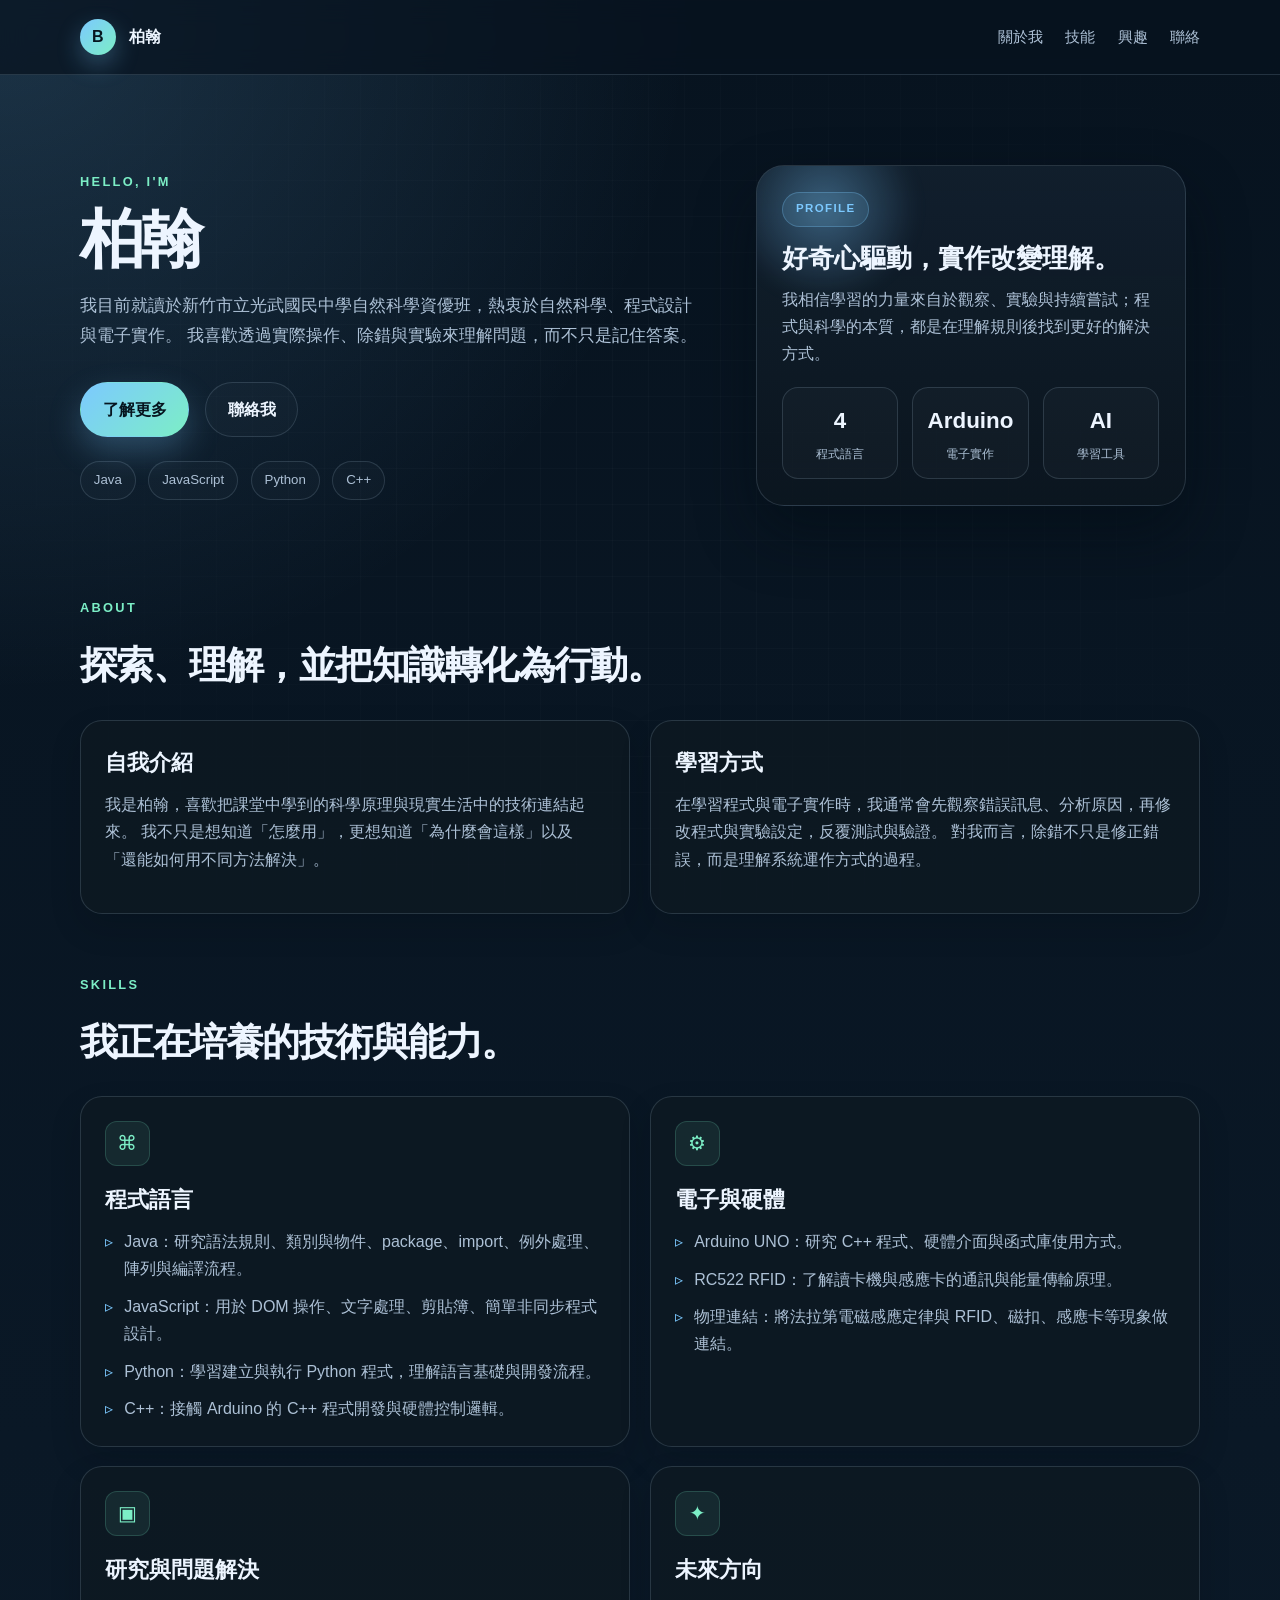
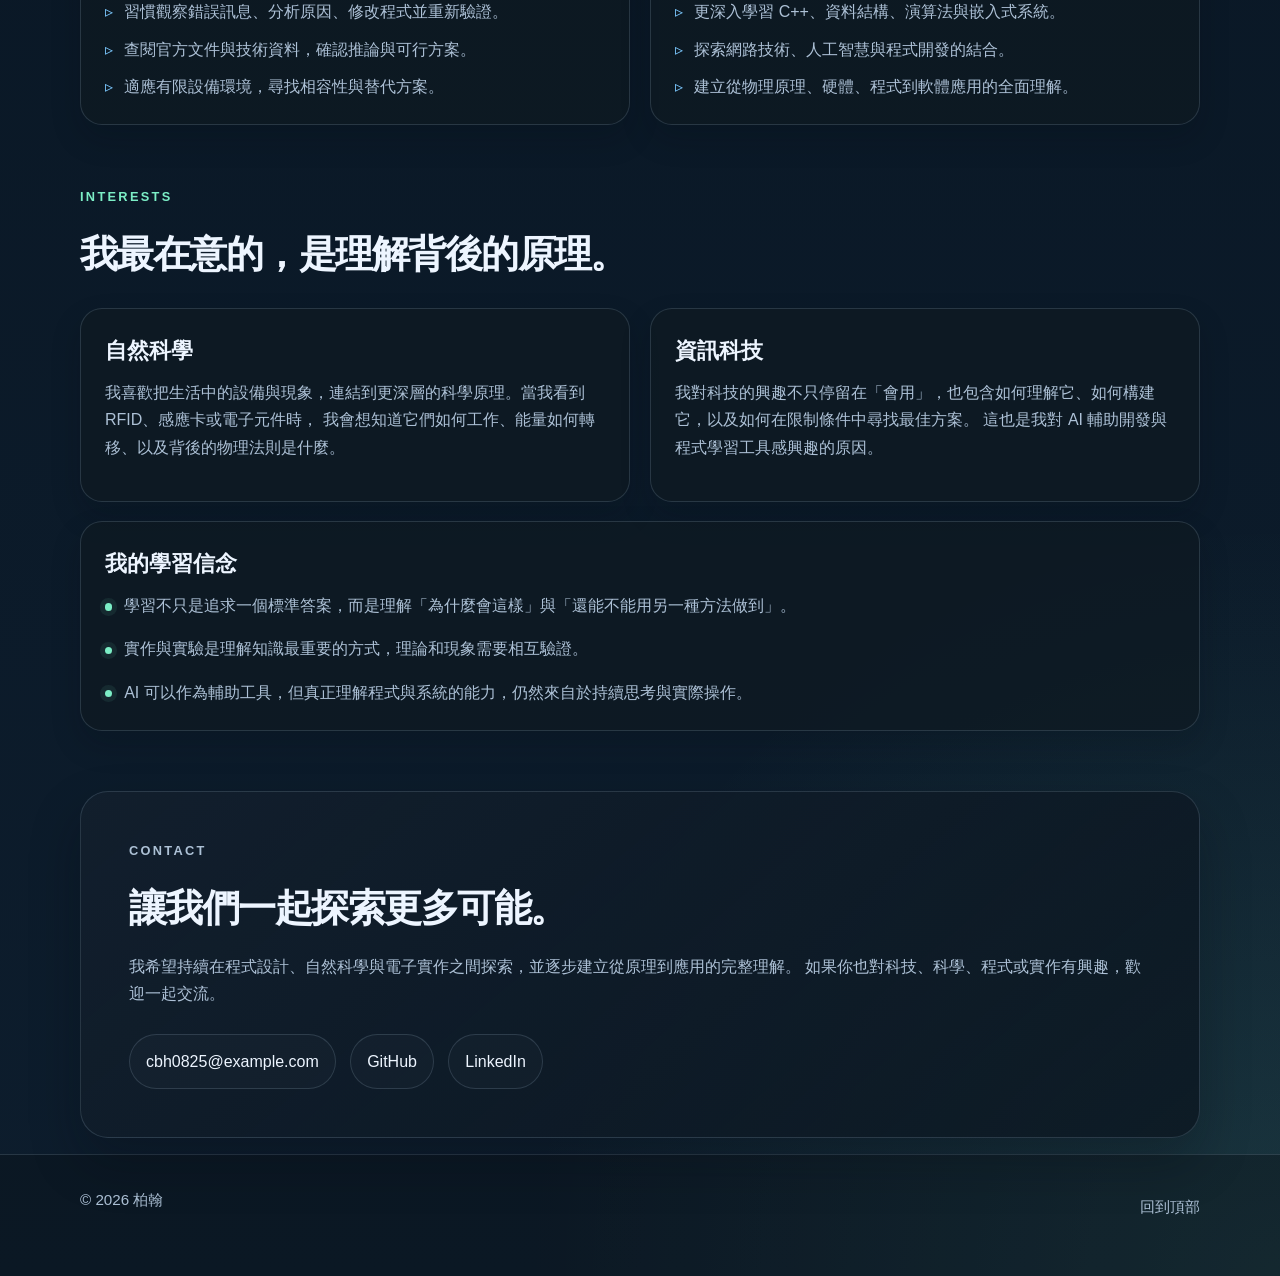
==== index.html @ de44032d "新增自我介紹網站的 HTML 檔案" ====
<!DOCTYPE html>
<html lang="zh-Hant">
  <head>
    <meta charset="UTF-8" />
    <meta name="viewport" content="width=device-width, initial-scale=1.0" />
    <meta name="description" content="柏翰的自我介紹網站，分享我的學習旅程、程式設計興趣、自然科學探索與電子實作研究。" />
    <meta name="keywords" content="柏翰, 自我介紹, 程式設計, 自然科學, Arduino, Java, JavaScript, Python, C++, RFID" />
    <meta name="author" content="柏翰" />
    <meta name="robots" content="index, follow" />
    <meta property="og:title" content="柏翰｜自然科學與資訊科技探索者" />
    <meta property="og:description" content="從程式設計到電子實作，探索自然科學與資訊科技的交會點。" />
    <meta property="og:type" content="website" />
    <meta property="og:image" content="" />
    <title>柏翰｜自然科學與資訊科技探索者</title>
    <style>
      :root {
        --bg: #07131f;
        --bg-2: #0d1d2d;
        --bg-3: #112535;
        --surface: rgba(16, 29, 40, 0.88);
        --surface-strong: rgba(12, 22, 31, 0.96);
        --surface-soft: rgba(255, 255, 255, 0.03);
        --border: rgba(167, 194, 216, 0.18);
        --text: #edf5ff;
        --muted: #adc1d6;
        --accent: #7cc9ff;
        --accent-2: #7ceec6;
        --accent-3: #ffd166;
        --shadow: rgba(3, 11, 18, 0.45);
      }

      * { box-sizing: border-box; }

      html {
        scroll-behavior: smooth;
      }

      body {
        margin: 0;
        font-family: "Segoe UI", "Microsoft JhengHei", sans-serif;
        background:
          radial-gradient(circle at top left, rgba(124, 201, 255, 0.18), transparent 22%),
          radial-gradient(circle at bottom right, rgba(124, 238, 198, 0.12), transparent 24%),
          linear-gradient(180deg, var(--bg) 0%, var(--bg-2) 100%);
        color: var(--text);
        line-height: 1.7;
      }

      body::before {
        content: "";
        position: fixed;
        inset: 0;
        background-image: linear-gradient(rgba(255,255,255,0.02) 1px, transparent 1px),
                          linear-gradient(90deg, rgba(255,255,255,0.02) 1px, transparent 1px);
        background-size: 36px 36px;
        mask-image: radial-gradient(circle at center, black 25%, transparent 100%);
        pointer-events: none;
      }

      a {
        color: inherit;
        text-decoration: none;
      }

      img {
        max-width: 100%;
        display: block;
      }

      .container {
        width: min(1120px, calc(100% - 2rem));
        margin: 0 auto;
      }

      .site-header {
        position: sticky;
        top: 0;
        z-index: 40;
        backdrop-filter: blur(12px);
        background: rgba(7, 19, 31, 0.72);
        border-bottom: 1px solid var(--border);
      }

      .navbar {
        display: flex;
        align-items: center;
        justify-content: space-between;
        min-height: 74px;
        gap: 1rem;
      }

      .brand {
        display: inline-flex;
        align-items: center;
        gap: 0.8rem;
        font-weight: 800;
        letter-spacing: 0.04em;
      }

      .brand-mark {
        display: inline-flex;
        align-items: center;
        justify-content: center;
        width: 2.25rem;
        height: 2.25rem;
        border-radius: 50%;
        background: linear-gradient(135deg, var(--accent), var(--accent-2));
        color: #06151f;
        box-shadow: 0 10px 25px rgba(124, 201, 255, 0.3);
      }

      .nav-links {
        display: flex;
        align-items: center;
        gap: 1.4rem;
        color: var(--muted);
        font-size: 0.95rem;
      }

      .nav-links a {
        transition: color 0.25s ease;
      }

      .nav-links a:hover,
      .nav-links a:focus-visible {
        color: var(--text);
      }

      .hero {
        padding: clamp(4rem, 7vw, 7rem) 0 3rem;
      }

      .hero-grid {
        display: grid;
        grid-template-columns: 1.15fr 0.85fr;
        align-items: center;
        gap: 2.5rem;
      }

      .eyebrow {
        margin: 0 0 0.8rem;
        font-size: 0.8rem;
        letter-spacing: 0.18em;
        text-transform: uppercase;
        color: var(--accent-2);
        font-weight: 700;
      }

      h1, h2, h3, p {
        margin-top: 0;
      }

      h1 {
        margin-bottom: 1.2rem;
        font-size: clamp(2.7rem, 5vw, 5.2rem);
        line-height: 1.04;
        letter-spacing: -0.06em;
      }

      .lead {
        max-width: 45rem;
        color: var(--muted);
        font-size: 1.08rem;
      }

      .cta-row {
        display: flex;
        flex-wrap: wrap;
        gap: 1rem;
        margin: 2rem 0 1.5rem;
      }

      .primary-btn,
      .secondary-btn {
        display: inline-flex;
        align-items: center;
        justify-content: center;
        min-height: 3rem;
        padding: 0.8rem 1.35rem;
        border-radius: 999px;
        border: 1px solid transparent;
        font-weight: 700;
        transition: transform 0.25s ease, box-shadow 0.25s ease, border-color 0.25s ease;
      }

      .primary-btn {
        background: linear-gradient(135deg, var(--accent), var(--accent-2));
        color: #06151f;
        box-shadow: 0 14px 32px rgba(124, 201, 255, 0.26);
      }

      .secondary-btn {
        background: rgba(255, 255, 255, 0.02);
        border-color: var(--border);
        color: var(--text);
      }

      .primary-btn:hover,
      .secondary-btn:hover,
      .primary-btn:focus-visible,
      .secondary-btn:focus-visible {
        transform: translateY(-2px);
      }

      .mini-meta {
        display: flex;
        flex-wrap: wrap;
        gap: 0.8rem;
      }

      .mini-meta span {
        display: inline-flex;
        align-items: center;
        padding: 0.45rem 0.8rem;
        border: 1px solid var(--border);
        border-radius: 999px;
        background: rgba(255, 255, 255, 0.02);
        color: var(--muted);
        font-size: 0.83rem;
      }

      .hero-panel {
        display: flex;
        justify-content: center;
      }

      .hero-card {
        position: relative;
        width: min(100%, 430px);
        padding: 1.6rem;
        border-radius: 28px;
        overflow: hidden;
        background: linear-gradient(180deg, rgba(17, 31, 45, 0.98), rgba(12, 22, 31, 0.9));
        border: 1px solid var(--border);
        box-shadow: 0 28px 60px var(--shadow);
        transition: transform 0.35s ease, box-shadow 0.35s ease;
      }

      .hero-card::before {
        content: "";
        position: absolute;
        inset: -20% auto auto -10%;
        width: 220px;
        height: 220px;
        border-radius: 50%;
        background: radial-gradient(circle, rgba(124, 201, 255, 0.38), transparent 60%);
        filter: blur(8px);
      }

      .profile-tag {
        position: relative;
        z-index: 1;
        display: inline-block;
        margin-bottom: 1rem;
        padding: 0.42rem 0.8rem;
        border-radius: 999px;
        background: rgba(124, 201, 255, 0.12);
        border: 1px solid rgba(124, 201, 255, 0.28);
        color: var(--accent);
        font-size: 0.72rem;
        letter-spacing: 0.12em;
        text-transform: uppercase;
        font-weight: 700;
      }

      .hero-card h2 {
        position: relative;
        z-index: 1;
        font-size: clamp(1.6rem, 2vw, 2.2rem);
        line-height: 1.2;
        margin-bottom: 0.8rem;
      }

      .hero-card p {
        position: relative;
        z-index: 1;
        color: var(--muted);
        margin-bottom: 1.2rem;
      }

      .stat-list {
        position: relative;
        z-index: 1;
        display: grid;
        grid-template-columns: repeat(3, minmax(0, 1fr));
        gap: 0.9rem;
      }

      .stat {
        padding: 0.9rem 0.7rem;
        border-radius: 16px;
        background: rgba(255,255,255,0.025);
        border: 1px solid var(--border);
        text-align: center;
      }

      .stat strong {
        display: block;
        font-size: 1.4rem;
      }

      .stat span {
        display: block;
        margin-top: 0.2rem;
        color: var(--muted);
        font-size: 0.75rem;
      }

      .section {
        padding: 2.75rem 0 1rem;
      }

      .section-head {
        margin-bottom: 1.4rem;
      }

      .section-head h2 {
        font-size: clamp(1.8rem, 3vw, 3rem);
        letter-spacing: -0.04em;
        margin-bottom: 0;
      }

      .split-grid,
      .cards-grid {
        display: grid;
        grid-template-columns: repeat(2, minmax(0, 1fr));
        gap: 1.2rem;
      }

      .card {
        padding: 1.5rem;
        border-radius: 22px;
        background: rgba(14, 25, 34, 0.72);
        border: 1px solid var(--border);
        box-shadow: 0 14px 30px rgba(4, 11, 18, 0.18);
      }

      .card h3 {
        font-size: 1.35rem;
        margin-bottom: 0.6rem;
      }

      .card p,
      .card li {
        color: var(--muted);
      }

      .icon {
        display: inline-flex;
        align-items: center;
        justify-content: center;
        width: 2.8rem;
        height: 2.8rem;
        border-radius: 12px;
        margin-bottom: 1rem;
        background: rgba(124, 238, 198, 0.08);
        border: 1px solid rgba(124, 238, 198, 0.18);
        color: var(--accent-2);
        font-size: 1.22rem;
      }

      .skill-list {
        list-style: none;
        padding-left: 0;
        margin: 0;
        display: grid;
        gap: 0.65rem;
      }

      .skill-list li {
        position: relative;
        padding-left: 1.2rem;
      }

      .skill-list li::before {
        content: "▹";
        position: absolute;
        left: 0;
        color: var(--accent);
      }

      .timeline {
        list-style: none;
        padding-left: 0;
        margin: 0;
        display: grid;
        gap: 1rem;
      }

      .timeline li {
        position: relative;
        padding-left: 1.2rem;
        color: var(--muted);
      }

      .timeline li::before {
        content: "";
        position: absolute;
        top: 0.7rem;
        left: 0;
        width: 0.45rem;
        height: 0.45rem;
        border-radius: 50%;
        background: var(--accent-2);
        box-shadow: 0 0 0 5px rgba(124, 238, 198, 0.08);
      }

      .contact-box {
        padding: clamp(2rem, 4vw, 3rem);
        border-radius: 28px;
        background: linear-gradient(140deg, rgba(18, 31, 45, 0.92), rgba(11, 22, 32, 0.78));
        border: 1px solid var(--border);
        box-shadow: 0 24px 50px rgba(7, 11, 17, 0.28);
      }

      .contact-box h2 {
        font-size: clamp(1.9rem, 3vw, 2.9rem);
        letter-spacing: -0.04em;
        margin-bottom: 0.8rem;
      }

      .contact-box p {
        color: var(--muted);
      }

      .contact-links {
        display: flex;
        flex-wrap: wrap;
        gap: 0.9rem;
        margin-top: 1.7rem;
      }

      .contact-links a {
        display: inline-flex;
        align-items: center;
        justify-content: center;
        min-height: 2.9rem;
        padding: 0.8rem 1rem;
        border-radius: 999px;
        border: 1px solid var(--border);
        background: rgba(255,255,255,0.02);
        transition: border-color 0.25s ease, transform 0.25s ease;
      }

      .contact-links a:hover,
      .contact-links a:focus-visible {
        border-color: rgba(124, 201, 255, 0.45);
        transform: translateY(-2px);
      }

      .site-footer {
        padding: 2rem 0 3rem;
        border-top: 1px solid var(--border);
        background: rgba(9, 15, 21, 0.36);
      }

      .footer-inner {
        display: flex;
        align-items: center;
        justify-content: space-between;
        gap: 1rem;
        color: var(--muted);
        font-size: 0.95rem;
      }

      .reveal {
        opacity: 0;
        transform: translateY(24px);
        transition: opacity 0.8s ease, transform 0.8s ease;
        will-change: opacity, transform;
      }

      .reveal.visible {
        opacity: 1;
        transform: translateY(0);
      }

      @media (max-width: 840px) {
        .hero-grid,
        .split-grid,
        .cards-grid {
          grid-template-columns: 1fr;
        }

        .nav-links {
          gap: 0.8rem;
          font-size: 0.82rem;
        }

        .navbar {
          flex-wrap: wrap;
          justify-content: center;
          padding: 0.7rem 0;
        }

        .footer-inner {
          flex-direction: column;
          text-align: center;
        }
      }

      @media (max-width: 560px) {
        .cta-row,
        .contact-links {
          flex-direction: column;
          align-items: stretch;
        }

        .primary-btn,
        .secondary-btn,
        .contact-links a {
          width: 100%;
        }

        .stat-list {
          grid-template-columns: 1fr;
        }
      }

      @media (prefers-reduced-motion: reduce) {
        html { scroll-behavior: auto; }
        *, *::before, *::after {
          animation: none !important;
          transition: none !important;
        }

        .reveal {
          opacity: 1;
          transform: none;
        }
      }
    </style>
  </head>
  <body>
    <header class="site-header">
      <nav class="navbar container" aria-label="主導覽">
        <a class="brand" href="#top" aria-label="回到首頁">
          <span class="brand-mark">B</span>
          <span>柏翰</span>
        </a>
        <div class="nav-links">
          <a href="#about">關於我</a>
          <a href="#skills">技能</a>
          <a href="#interests">興趣</a>
          <a href="#contact">聯絡</a>
        </div>
      </nav>
    </header>

    <main id="top">
      <section class="hero" aria-labelledby="hero-title">
        <div class="container hero-grid">
          <div class="hero-copy reveal">
            <p class="eyebrow">Hello, I'm</p>
            <h1 id="hero-title">柏翰</h1>
            <p class="lead">
              我目前就讀於新竹市立光武國民中學自然科學資優班，熱衷於自然科學、程式設計與電子實作。
              我喜歡透過實際操作、除錯與實驗來理解問題，而不只是記住答案。
            </p>

            <div class="cta-row">
              <a class="primary-btn" href="#about">了解更多</a>
              <a class="secondary-btn" href="#contact">聯絡我</a>
            </div>

            <div class="mini-meta" aria-label="興趣標籤">
              <span>Java</span>
              <span>JavaScript</span>
              <span>Python</span>
              <span>C++</span>
            </div>
          </div>

          <div class="hero-panel reveal">
            <aside class="hero-card" aria-label="個人簡介卡片">
              <div class="profile-tag">Profile</div>
              <h2>好奇心驅動，實作改變理解。</h2>
              <p>
                我相信學習的力量來自於觀察、實驗與持續嘗試；程式與科學的本質，都是在理解規則後找到更好的解決方式。
              </p>

              <div class="stat-list">
                <div class="stat">
                  <strong>4</strong>
                  <span>程式語言</span>
                </div>
                <div class="stat">
                  <strong>Arduino</strong>
                  <span>電子實作</span>
                </div>
                <div class="stat">
                  <strong>AI</strong>
                  <span>學習工具</span>
                </div>
              </div>
            </aside>
          </div>
        </div>
      </section>

      <section id="about" class="section" aria-labelledby="about-heading">
        <div class="container">
          <div class="section-head reveal">
            <p class="eyebrow">About</p>
            <h2 id="about-heading">探索、理解，並把知識轉化為行動。</h2>
          </div>

          <div class="split-grid">
            <article class="card reveal">
              <h3>自我介紹</h3>
              <p>
                我是柏翰，喜歡把課堂中學到的科學原理與現實生活中的技術連結起來。
                我不只是想知道「怎麼用」，更想知道「為什麼會這樣」以及「還能如何用不同方法解決」。
              </p>
            </article>

            <article class="card reveal">
              <h3>學習方式</h3>
              <p>
                在學習程式與電子實作時，我通常會先觀察錯誤訊息、分析原因，再修改程式與實驗設定，反覆測試與驗證。
                對我而言，除錯不只是修正錯誤，而是理解系統運作方式的過程。
              </p>
            </article>
          </div>
        </div>
      </section>

      <section id="skills" class="section" aria-labelledby="skills-heading">
        <div class="container">
          <div class="section-head reveal">
            <p class="eyebrow">Skills</p>
            <h2 id="skills-heading">我正在培養的技術與能力。</h2>
          </div>

          <div class="cards-grid">
            <article class="card reveal">
              <span class="icon" aria-hidden="true">⌘</span>
              <h3>程式語言</h3>
              <ul class="skill-list">
                <li>Java：研究語法規則、類別與物件、package、import、例外處理、陣列與編譯流程。</li>
                <li>JavaScript：用於 DOM 操作、文字處理、剪貼簿、簡單非同步程式設計。</li>
                <li>Python：學習建立與執行 Python 程式，理解語言基礎與開發流程。</li>
                <li>C++：接觸 Arduino 的 C++ 程式開發與硬體控制邏輯。</li>
              </ul>
            </article>

            <article class="card reveal">
              <span class="icon" aria-hidden="true">⚙</span>
              <h3>電子與硬體</h3>
              <ul class="skill-list">
                <li>Arduino UNO：研究 C++ 程式、硬體介面與函式庫使用方式。</li>
                <li>RC522 RFID：了解讀卡機與感應卡的通訊與能量傳輸原理。</li>
                <li>物理連結：將法拉第電磁感應定律與 RFID、磁扣、感應卡等現象做連結。</li>
              </ul>
            </article>

            <article class="card reveal">
              <span class="icon" aria-hidden="true">▣</span>
              <h3>研究與問題解決</h3>
              <ul class="skill-list">
                <li>習慣觀察錯誤訊息、分析原因、修改程式並重新驗證。</li>
                <li>查閱官方文件與技術資料，確認推論與可行方案。</li>
                <li>適應有限設備環境，尋找相容性與替代方案。</li>
              </ul>
            </article>

            <article class="card reveal">
              <span class="icon" aria-hidden="true">✦</span>
              <h3>未來方向</h3>
              <ul class="skill-list">
                <li>更深入學習 C++、資料結構、演算法與嵌入式系統。</li>
                <li>探索網路技術、人工智慧與程式開發的結合。</li>
                <li>建立從物理原理、硬體、程式到軟體應用的全面理解。</li>
              </ul>
            </article>
          </div>
        </div>
      </section>

      <section id="interests" class="section" aria-labelledby="interests-heading">
        <div class="container">
          <div class="section-head reveal">
            <p class="eyebrow">Interests</p>
            <h2 id="interests-heading">我最在意的，是理解背後的原理。</h2>
          </div>

          <div class="split-grid">
            <article class="card reveal">
              <h3>自然科學</h3>
              <p>
                我喜歡把生活中的設備與現象，連結到更深層的科學原理。當我看到 RFID、感應卡或電子元件時，
                我會想知道它們如何工作、能量如何轉移、以及背後的物理法則是什麼。
              </p>
            </article>

            <article class="card reveal">
              <h3>資訊科技</h3>
              <p>
                我對科技的興趣不只停留在「會用」，也包含如何理解它、如何構建它，以及如何在限制條件中尋找最佳方案。
                這也是我對 AI 輔助開發與程式學習工具感興趣的原因。
              </p>
            </article>
          </div>

          <div class="card reveal" style="margin-top: 1.2rem;">
            <h3>我的學習信念</h3>
            <ul class="timeline">
              <li>學習不只是追求一個標準答案，而是理解「為什麼會這樣」與「還能不能用另一種方法做到」。</li>
              <li>實作與實驗是理解知識最重要的方式，理論和現象需要相互驗證。</li>
              <li>AI 可以作為輔助工具，但真正理解程式與系統的能力，仍然來自於持續思考與實際操作。</li>
            </ul>
          </div>
        </div>
      </section>

      <section id="contact" class="section" aria-labelledby="contact-heading">
        <div class="container">
          <div class="contact-box reveal">
            <p class="eyebrow">Contact</p>
            <h2 id="contact-heading">讓我們一起探索更多可能。</h2>
            <p>
              我希望持續在程式設計、自然科學與電子實作之間探索，並逐步建立從原理到應用的完整理解。
              如果你也對科技、科學、程式或實作有興趣，歡迎一起交流。
            </p>

            <div class="contact-links">
              <a href="mailto:cbh0825@example.com">cbh0825@example.com</a>
              <a href="https://github.com/cbh-0825" target="_blank" rel="noopener noreferrer">GitHub</a>
              <a href="https://www.linkedin.com" target="_blank" rel="noopener noreferrer">LinkedIn</a>
            </div>
          </div>
        </div>
      </section>
    </main>

    <footer class="site-footer">
      <div class="container footer-inner">
        <p>© 2026 柏翰</p>
        <a href="#top">回到頂部</a>
      </div>
    </footer>

    <script>
      const revealItems = document.querySelectorAll('.reveal');
      const observer = new IntersectionObserver((entries) => {
        entries.forEach((entry) => {
          if (entry.isIntersecting) {
            entry.target.classList.add('visible');
            observer.unobserve(entry.target);
          }
        });
      }, { threshold: 0.18 });

      revealItems.forEach((item) => observer.observe(item));

      const prefersReducedMotion = window.matchMedia('(prefers-reduced-motion: reduce)').matches;
      if (!prefersReducedMotion) {
        document.addEventListener('pointermove', (event) => {
          const card = document.querySelector('.hero-card');
          if (!card) return;

          const x = (event.clientX / window.innerWidth - 0.5) * 18;
          const y = (event.clientY / window.innerHeight - 0.5) * 18;
          card.style.transform = `translate(${x * 0.8}px, ${y * 0.8}px)`;
        });
      }
    </script>
  </body>
</html>
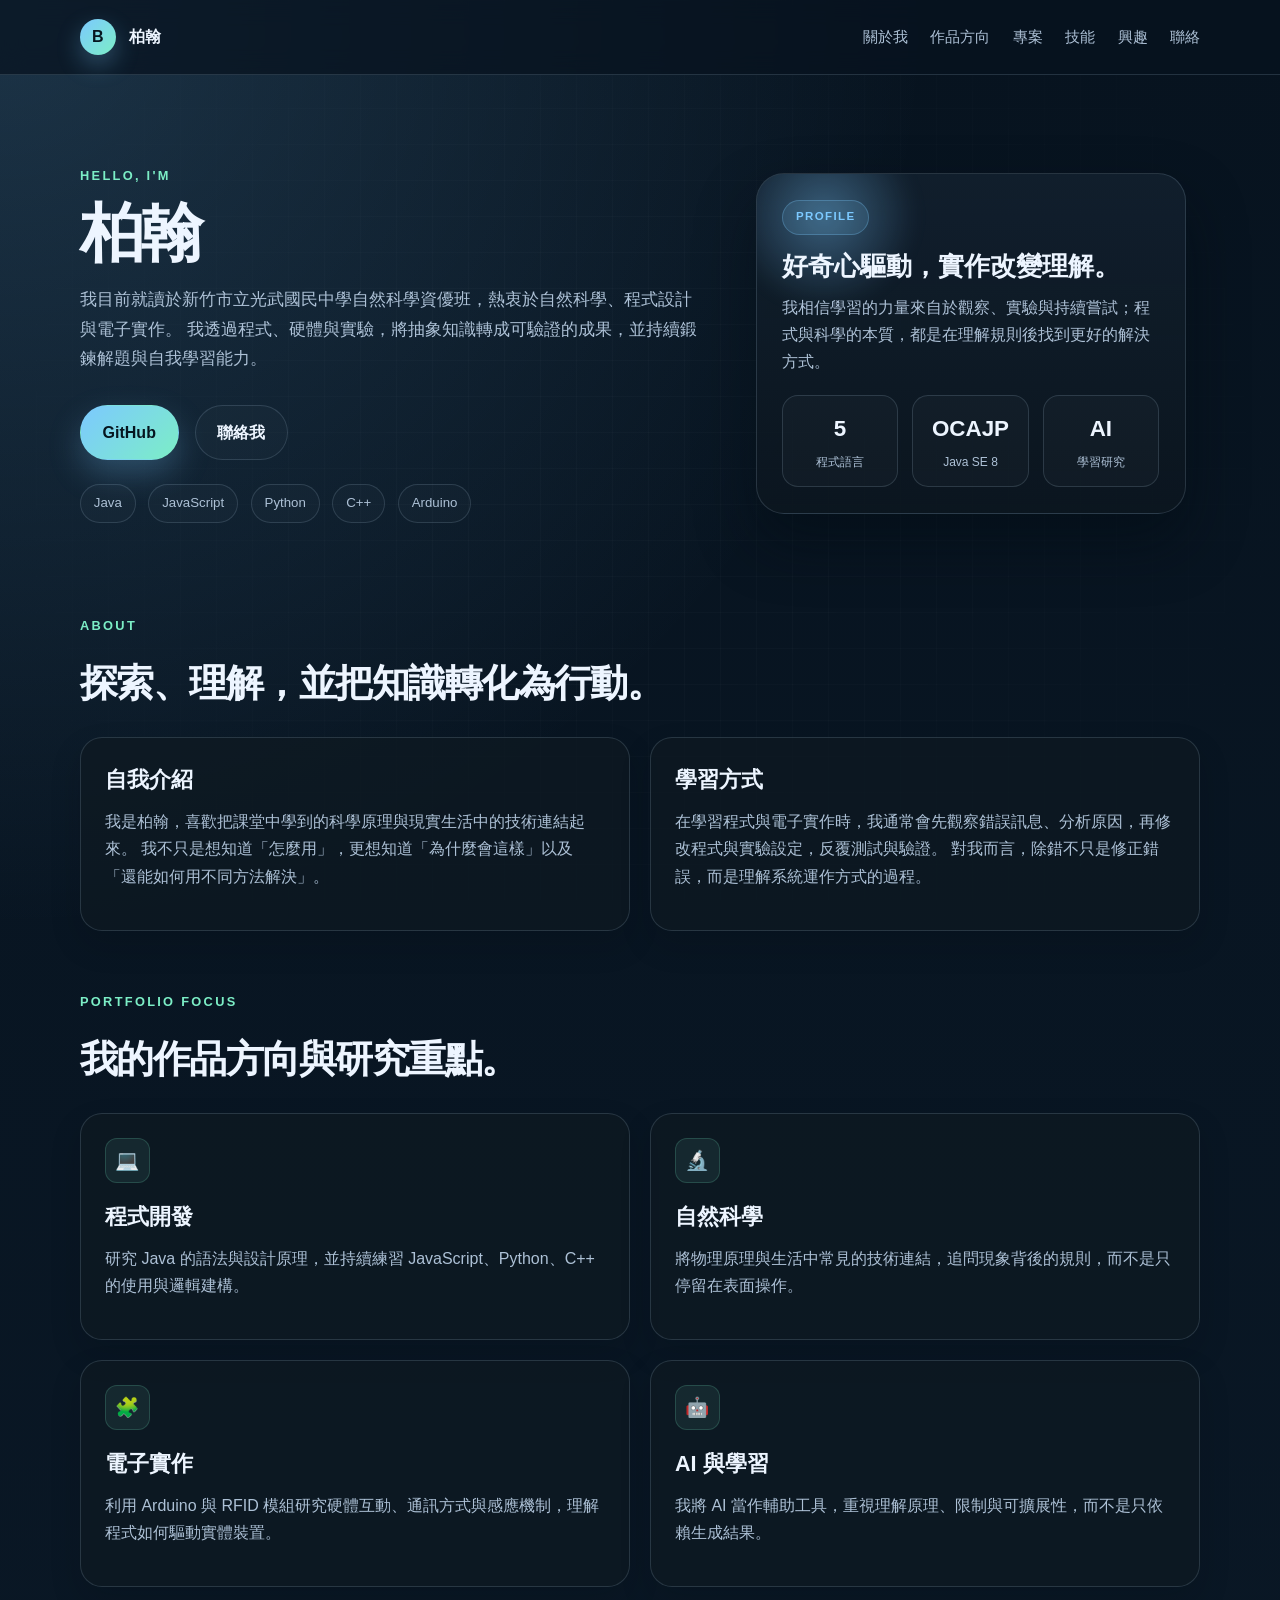
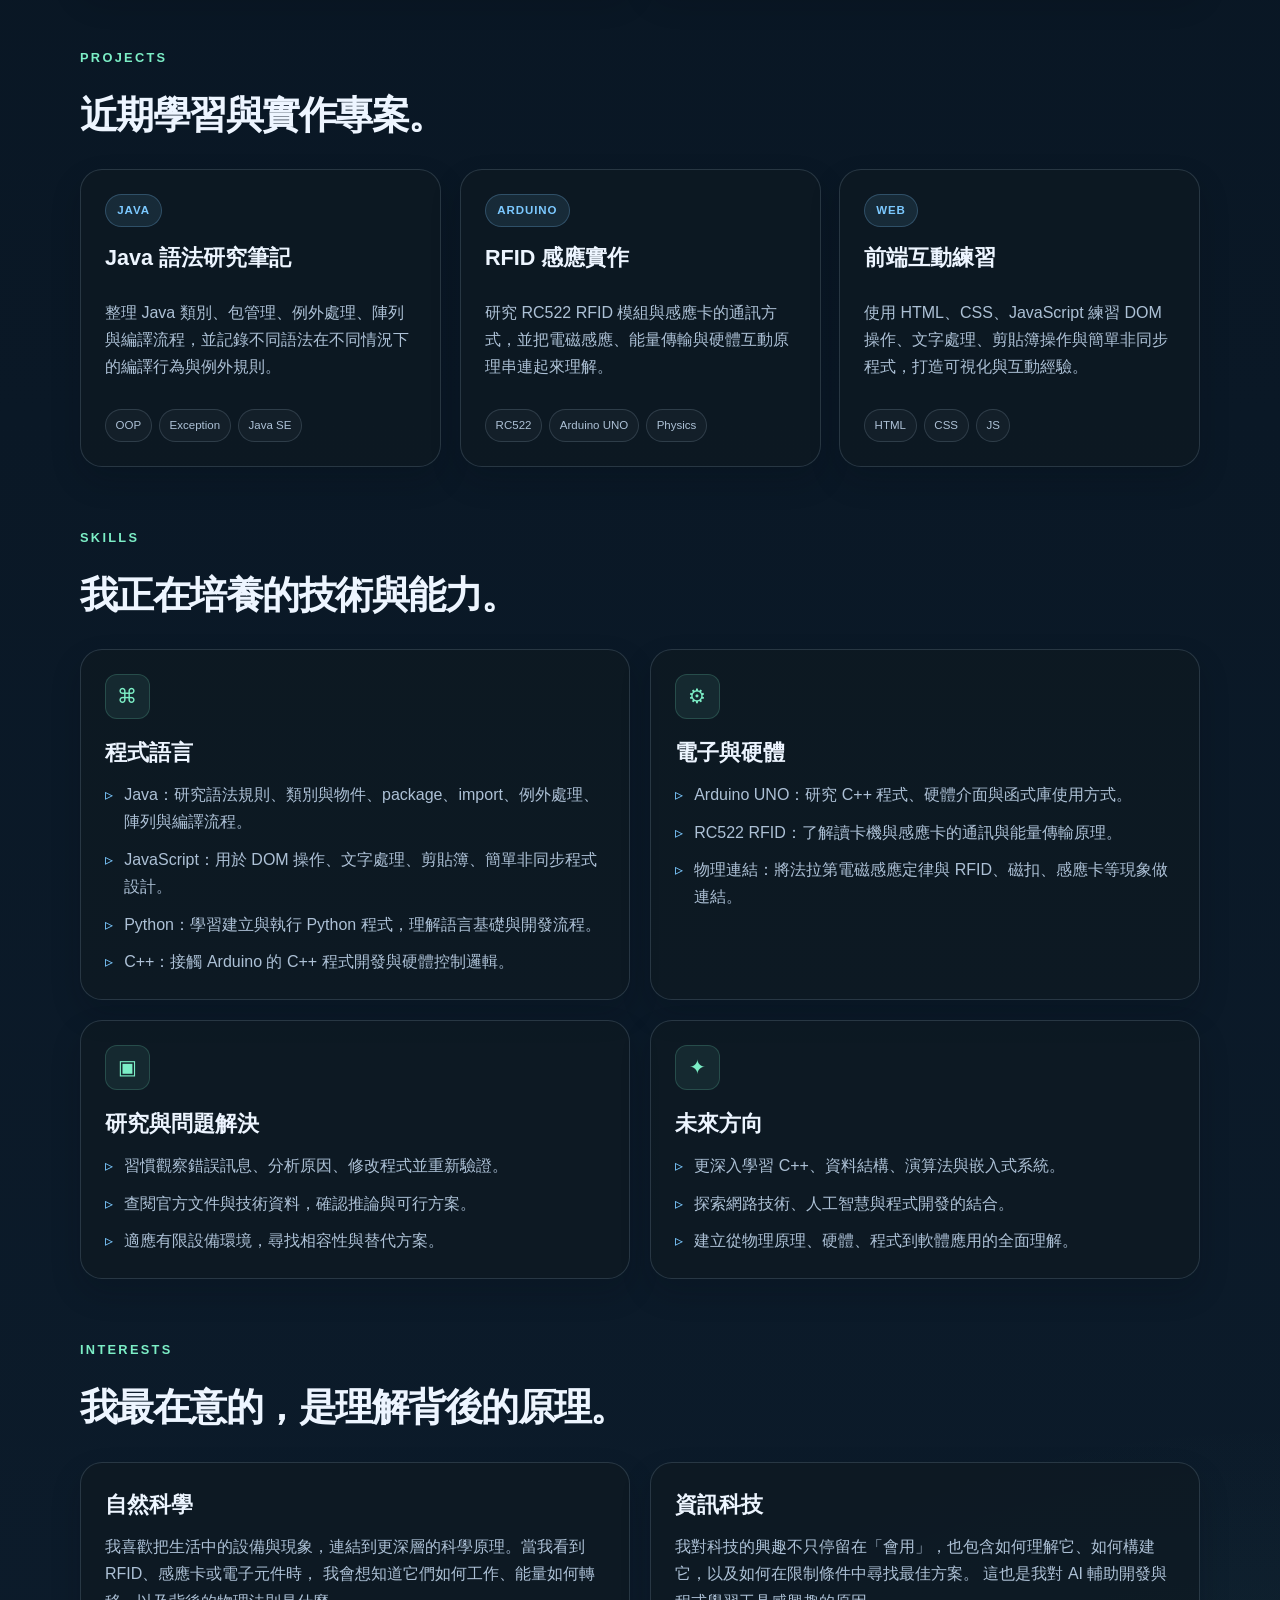
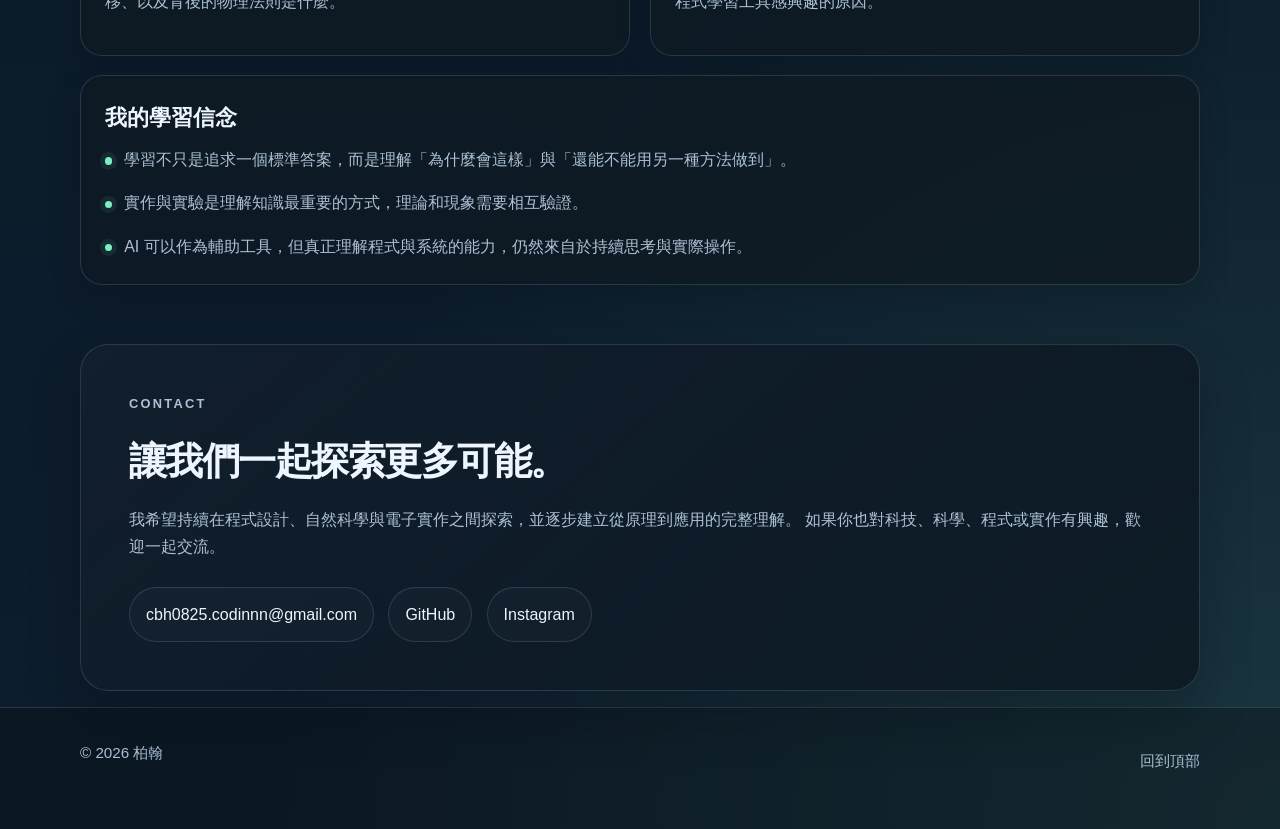
==== commit 8a453b57: "Implement new feature for user authentication and improve error handling" ====
--- a/index.html
+++ b/index.html
@@ -1,6 +1,7 @@
 <!DOCTYPE html>
 <html lang="zh-Hant">
-  <head>
+
+<head>
     <meta charset="UTF-8" />
     <meta name="viewport" content="width=device-width, initial-scale=1.0" />
     <meta name="description" content="柏翰的自我介紹網站，分享我的學習旅程、程式設計興趣、自然科學探索與電子實作研究。" />
@@ -13,757 +14,900 @@
     <meta property="og:image" content="" />
     <title>柏翰｜自然科學與資訊科技探索者</title>
     <style>
-      :root {
-        --bg: #07131f;
-        --bg-2: #0d1d2d;
-        --bg-3: #112535;
-        --surface: rgba(16, 29, 40, 0.88);
-        --surface-strong: rgba(12, 22, 31, 0.96);
-        --surface-soft: rgba(255, 255, 255, 0.03);
-        --border: rgba(167, 194, 216, 0.18);
-        --text: #edf5ff;
-        --muted: #adc1d6;
-        --accent: #7cc9ff;
-        --accent-2: #7ceec6;
-        --accent-3: #ffd166;
-        --shadow: rgba(3, 11, 18, 0.45);
-      }
-
-      * { box-sizing: border-box; }
-
-      html {
-        scroll-behavior: smooth;
-      }
-
-      body {
-        margin: 0;
-        font-family: "Segoe UI", "Microsoft JhengHei", sans-serif;
-        background:
-          radial-gradient(circle at top left, rgba(124, 201, 255, 0.18), transparent 22%),
-          radial-gradient(circle at bottom right, rgba(124, 238, 198, 0.12), transparent 24%),
-          linear-gradient(180deg, var(--bg) 0%, var(--bg-2) 100%);
-        color: var(--text);
-        line-height: 1.7;
-      }
-
-      body::before {
-        content: "";
-        position: fixed;
-        inset: 0;
-        background-image: linear-gradient(rgba(255,255,255,0.02) 1px, transparent 1px),
-                          linear-gradient(90deg, rgba(255,255,255,0.02) 1px, transparent 1px);
-        background-size: 36px 36px;
-        mask-image: radial-gradient(circle at center, black 25%, transparent 100%);
-        pointer-events: none;
-      }
-
-      a {
-        color: inherit;
-        text-decoration: none;
-      }
-
-      img {
-        max-width: 100%;
-        display: block;
-      }
-
-      .container {
-        width: min(1120px, calc(100% - 2rem));
-        margin: 0 auto;
-      }
-
-      .site-header {
-        position: sticky;
-        top: 0;
-        z-index: 40;
-        backdrop-filter: blur(12px);
-        background: rgba(7, 19, 31, 0.72);
-        border-bottom: 1px solid var(--border);
-      }
-
-      .navbar {
-        display: flex;
-        align-items: center;
-        justify-content: space-between;
-        min-height: 74px;
-        gap: 1rem;
-      }
-
-      .brand {
-        display: inline-flex;
-        align-items: center;
-        gap: 0.8rem;
-        font-weight: 800;
-        letter-spacing: 0.04em;
-      }
-
-      .brand-mark {
-        display: inline-flex;
-        align-items: center;
-        justify-content: center;
-        width: 2.25rem;
-        height: 2.25rem;
-        border-radius: 50%;
-        background: linear-gradient(135deg, var(--accent), var(--accent-2));
-        color: #06151f;
-        box-shadow: 0 10px 25px rgba(124, 201, 255, 0.3);
-      }
-
-      .nav-links {
-        display: flex;
-        align-items: center;
-        gap: 1.4rem;
-        color: var(--muted);
-        font-size: 0.95rem;
-      }
-
-      .nav-links a {
-        transition: color 0.25s ease;
-      }
-
-      .nav-links a:hover,
-      .nav-links a:focus-visible {
-        color: var(--text);
-      }
-
-      .hero {
-        padding: clamp(4rem, 7vw, 7rem) 0 3rem;
-      }
-
-      .hero-grid {
-        display: grid;
-        grid-template-columns: 1.15fr 0.85fr;
-        align-items: center;
-        gap: 2.5rem;
-      }
-
-      .eyebrow {
-        margin: 0 0 0.8rem;
-        font-size: 0.8rem;
-        letter-spacing: 0.18em;
-        text-transform: uppercase;
-        color: var(--accent-2);
-        font-weight: 700;
-      }
-
-      h1, h2, h3, p {
-        margin-top: 0;
-      }
-
-      h1 {
-        margin-bottom: 1.2rem;
-        font-size: clamp(2.7rem, 5vw, 5.2rem);
-        line-height: 1.04;
-        letter-spacing: -0.06em;
-      }
-
-      .lead {
-        max-width: 45rem;
-        color: var(--muted);
-        font-size: 1.08rem;
-      }
-
-      .cta-row {
-        display: flex;
-        flex-wrap: wrap;
-        gap: 1rem;
-        margin: 2rem 0 1.5rem;
-      }
-
-      .primary-btn,
-      .secondary-btn {
-        display: inline-flex;
-        align-items: center;
-        justify-content: center;
-        min-height: 3rem;
-        padding: 0.8rem 1.35rem;
-        border-radius: 999px;
-        border: 1px solid transparent;
-        font-weight: 700;
-        transition: transform 0.25s ease, box-shadow 0.25s ease, border-color 0.25s ease;
-      }
-
-      .primary-btn {
-        background: linear-gradient(135deg, var(--accent), var(--accent-2));
-        color: #06151f;
-        box-shadow: 0 14px 32px rgba(124, 201, 255, 0.26);
-      }
-
-      .secondary-btn {
-        background: rgba(255, 255, 255, 0.02);
-        border-color: var(--border);
-        color: var(--text);
-      }
-
-      .primary-btn:hover,
-      .secondary-btn:hover,
-      .primary-btn:focus-visible,
-      .secondary-btn:focus-visible {
-        transform: translateY(-2px);
-      }
-
-      .mini-meta {
-        display: flex;
-        flex-wrap: wrap;
-        gap: 0.8rem;
-      }
-
-      .mini-meta span {
-        display: inline-flex;
-        align-items: center;
-        padding: 0.45rem 0.8rem;
-        border: 1px solid var(--border);
-        border-radius: 999px;
-        background: rgba(255, 255, 255, 0.02);
-        color: var(--muted);
-        font-size: 0.83rem;
-      }
-
-      .hero-panel {
-        display: flex;
-        justify-content: center;
-      }
-
-      .hero-card {
-        position: relative;
-        width: min(100%, 430px);
-        padding: 1.6rem;
-        border-radius: 28px;
-        overflow: hidden;
-        background: linear-gradient(180deg, rgba(17, 31, 45, 0.98), rgba(12, 22, 31, 0.9));
-        border: 1px solid var(--border);
-        box-shadow: 0 28px 60px var(--shadow);
-        transition: transform 0.35s ease, box-shadow 0.35s ease;
-      }
-
-      .hero-card::before {
-        content: "";
-        position: absolute;
-        inset: -20% auto auto -10%;
-        width: 220px;
-        height: 220px;
-        border-radius: 50%;
-        background: radial-gradient(circle, rgba(124, 201, 255, 0.38), transparent 60%);
-        filter: blur(8px);
-      }
-
-      .profile-tag {
-        position: relative;
-        z-index: 1;
-        display: inline-block;
-        margin-bottom: 1rem;
-        padding: 0.42rem 0.8rem;
-        border-radius: 999px;
-        background: rgba(124, 201, 255, 0.12);
-        border: 1px solid rgba(124, 201, 255, 0.28);
-        color: var(--accent);
-        font-size: 0.72rem;
-        letter-spacing: 0.12em;
-        text-transform: uppercase;
-        font-weight: 700;
-      }
-
-      .hero-card h2 {
-        position: relative;
-        z-index: 1;
-        font-size: clamp(1.6rem, 2vw, 2.2rem);
-        line-height: 1.2;
-        margin-bottom: 0.8rem;
-      }
-
-      .hero-card p {
-        position: relative;
-        z-index: 1;
-        color: var(--muted);
-        margin-bottom: 1.2rem;
-      }
-
-      .stat-list {
-        position: relative;
-        z-index: 1;
-        display: grid;
-        grid-template-columns: repeat(3, minmax(0, 1fr));
-        gap: 0.9rem;
-      }
-
-      .stat {
-        padding: 0.9rem 0.7rem;
-        border-radius: 16px;
-        background: rgba(255,255,255,0.025);
-        border: 1px solid var(--border);
-        text-align: center;
-      }
-
-      .stat strong {
-        display: block;
-        font-size: 1.4rem;
-      }
-
-      .stat span {
-        display: block;
-        margin-top: 0.2rem;
-        color: var(--muted);
-        font-size: 0.75rem;
-      }
-
-      .section {
-        padding: 2.75rem 0 1rem;
-      }
-
-      .section-head {
-        margin-bottom: 1.4rem;
-      }
-
-      .section-head h2 {
-        font-size: clamp(1.8rem, 3vw, 3rem);
-        letter-spacing: -0.04em;
-        margin-bottom: 0;
-      }
-
-      .split-grid,
-      .cards-grid {
-        display: grid;
-        grid-template-columns: repeat(2, minmax(0, 1fr));
-        gap: 1.2rem;
-      }
-
-      .card {
-        padding: 1.5rem;
-        border-radius: 22px;
-        background: rgba(14, 25, 34, 0.72);
-        border: 1px solid var(--border);
-        box-shadow: 0 14px 30px rgba(4, 11, 18, 0.18);
-      }
-
-      .card h3 {
-        font-size: 1.35rem;
-        margin-bottom: 0.6rem;
-      }
-
-      .card p,
-      .card li {
-        color: var(--muted);
-      }
-
-      .icon {
-        display: inline-flex;
-        align-items: center;
-        justify-content: center;
-        width: 2.8rem;
-        height: 2.8rem;
-        border-radius: 12px;
-        margin-bottom: 1rem;
-        background: rgba(124, 238, 198, 0.08);
-        border: 1px solid rgba(124, 238, 198, 0.18);
-        color: var(--accent-2);
-        font-size: 1.22rem;
-      }
-
-      .skill-list {
-        list-style: none;
-        padding-left: 0;
-        margin: 0;
-        display: grid;
-        gap: 0.65rem;
-      }
-
-      .skill-list li {
-        position: relative;
-        padding-left: 1.2rem;
-      }
-
-      .skill-list li::before {
-        content: "▹";
-        position: absolute;
-        left: 0;
-        color: var(--accent);
-      }
-
-      .timeline {
-        list-style: none;
-        padding-left: 0;
-        margin: 0;
-        display: grid;
-        gap: 1rem;
-      }
-
-      .timeline li {
-        position: relative;
-        padding-left: 1.2rem;
-        color: var(--muted);
-      }
-
-      .timeline li::before {
-        content: "";
-        position: absolute;
-        top: 0.7rem;
-        left: 0;
-        width: 0.45rem;
-        height: 0.45rem;
-        border-radius: 50%;
-        background: var(--accent-2);
-        box-shadow: 0 0 0 5px rgba(124, 238, 198, 0.08);
-      }
-
-      .contact-box {
-        padding: clamp(2rem, 4vw, 3rem);
-        border-radius: 28px;
-        background: linear-gradient(140deg, rgba(18, 31, 45, 0.92), rgba(11, 22, 32, 0.78));
-        border: 1px solid var(--border);
-        box-shadow: 0 24px 50px rgba(7, 11, 17, 0.28);
-      }
-
-      .contact-box h2 {
-        font-size: clamp(1.9rem, 3vw, 2.9rem);
-        letter-spacing: -0.04em;
-        margin-bottom: 0.8rem;
-      }
-
-      .contact-box p {
-        color: var(--muted);
-      }
-
-      .contact-links {
-        display: flex;
-        flex-wrap: wrap;
-        gap: 0.9rem;
-        margin-top: 1.7rem;
-      }
-
-      .contact-links a {
-        display: inline-flex;
-        align-items: center;
-        justify-content: center;
-        min-height: 2.9rem;
-        padding: 0.8rem 1rem;
-        border-radius: 999px;
-        border: 1px solid var(--border);
-        background: rgba(255,255,255,0.02);
-        transition: border-color 0.25s ease, transform 0.25s ease;
-      }
-
-      .contact-links a:hover,
-      .contact-links a:focus-visible {
-        border-color: rgba(124, 201, 255, 0.45);
-        transform: translateY(-2px);
-      }
-
-      .site-footer {
-        padding: 2rem 0 3rem;
-        border-top: 1px solid var(--border);
-        background: rgba(9, 15, 21, 0.36);
-      }
-
-      .footer-inner {
-        display: flex;
-        align-items: center;
-        justify-content: space-between;
-        gap: 1rem;
-        color: var(--muted);
-        font-size: 0.95rem;
-      }
-
-      .reveal {
-        opacity: 0;
-        transform: translateY(24px);
-        transition: opacity 0.8s ease, transform 0.8s ease;
-        will-change: opacity, transform;
-      }
-
-      .reveal.visible {
-        opacity: 1;
-        transform: translateY(0);
-      }
-
-      @media (max-width: 840px) {
-        .hero-grid,
+        :root {
+            --bg: #07131f;
+            --bg-2: #0d1d2d;
+            --bg-3: #112535;
+            --surface: rgba(16, 29, 40, 0.88);
+            --surface-strong: rgba(12, 22, 31, 0.96);
+            --surface-soft: rgba(255, 255, 255, 0.03);
+            --border: rgba(167, 194, 216, 0.18);
+            --text: #edf5ff;
+            --muted: #adc1d6;
+            --accent: #7cc9ff;
+            --accent-2: #7ceec6;
+            --accent-3: #ffd166;
+            --shadow: rgba(3, 11, 18, 0.45);
+        }
+
+        * {
+            box-sizing: border-box;
+        }
+
+        html {
+            scroll-behavior: smooth;
+        }
+
+        body {
+            margin: 0;
+            font-family: "Segoe UI", "Microsoft JhengHei", sans-serif;
+            background:
+                radial-gradient(circle at top left, rgba(124, 201, 255, 0.18), transparent 22%),
+                radial-gradient(circle at bottom right, rgba(124, 238, 198, 0.12), transparent 24%),
+                linear-gradient(180deg, var(--bg) 0%, var(--bg-2) 100%);
+            color: var(--text);
+            line-height: 1.7;
+        }
+
+        body::before {
+            content: "";
+            position: fixed;
+            inset: 0;
+            background-image: linear-gradient(rgba(255, 255, 255, 0.02) 1px, transparent 1px),
+                linear-gradient(90deg, rgba(255, 255, 255, 0.02) 1px, transparent 1px);
+            background-size: 36px 36px;
+            mask-image: radial-gradient(circle at center, black 25%, transparent 100%);
+            pointer-events: none;
+        }
+
+        a {
+            color: inherit;
+            text-decoration: none;
+        }
+
+        img {
+            max-width: 100%;
+            display: block;
+        }
+
+        .container {
+            width: min(1120px, calc(100% - 2rem));
+            margin: 0 auto;
+        }
+
+        .site-header {
+            position: sticky;
+            top: 0;
+            z-index: 40;
+            backdrop-filter: blur(12px);
+            background: rgba(7, 19, 31, 0.72);
+            border-bottom: 1px solid var(--border);
+        }
+
+        .navbar {
+            display: flex;
+            align-items: center;
+            justify-content: space-between;
+            min-height: 74px;
+            gap: 1rem;
+        }
+
+        .brand {
+            display: inline-flex;
+            align-items: center;
+            gap: 0.8rem;
+            font-weight: 800;
+            letter-spacing: 0.04em;
+        }
+
+        .brand-mark {
+            display: inline-flex;
+            align-items: center;
+            justify-content: center;
+            width: 2.25rem;
+            height: 2.25rem;
+            border-radius: 50%;
+            background: linear-gradient(135deg, var(--accent), var(--accent-2));
+            color: #06151f;
+            box-shadow: 0 10px 25px rgba(124, 201, 255, 0.3);
+        }
+
+        .nav-links {
+            display: flex;
+            align-items: center;
+            gap: 1.4rem;
+            color: var(--muted);
+            font-size: 0.95rem;
+        }
+
+        .nav-links a {
+            transition: color 0.25s ease;
+        }
+
+        .nav-links a:hover,
+        .nav-links a:focus-visible {
+            color: var(--text);
+        }
+
+        .hero {
+            padding: clamp(4rem, 7vw, 7rem) 0 3rem;
+        }
+
+        .hero-grid {
+            display: grid;
+            grid-template-columns: 1.15fr 0.85fr;
+            align-items: center;
+            gap: 2.5rem;
+        }
+
+        .eyebrow {
+            margin: 0 0 0.8rem;
+            font-size: 0.8rem;
+            letter-spacing: 0.18em;
+            text-transform: uppercase;
+            color: var(--accent-2);
+            font-weight: 700;
+        }
+
+        h1,
+        h2,
+        h3,
+        p {
+            margin-top: 0;
+        }
+
+        h1 {
+            margin-bottom: 1.2rem;
+            font-size: clamp(2.7rem, 5vw, 5.2rem);
+            line-height: 1.04;
+            letter-spacing: -0.06em;
+        }
+
+        .lead {
+            max-width: 45rem;
+            color: var(--muted);
+            font-size: 1.08rem;
+        }
+
+        .cta-row {
+            display: flex;
+            flex-wrap: wrap;
+            gap: 1rem;
+            margin: 2rem 0 1.5rem;
+        }
+
+        .primary-btn,
+        .secondary-btn {
+            display: inline-flex;
+            align-items: center;
+            justify-content: center;
+            min-height: 3rem;
+            padding: 0.8rem 1.35rem;
+            border-radius: 999px;
+            border: 1px solid transparent;
+            font-weight: 700;
+            transition: transform 0.25s ease, box-shadow 0.25s ease, border-color 0.25s ease;
+        }
+
+        .primary-btn {
+            background: linear-gradient(135deg, var(--accent), var(--accent-2));
+            color: #06151f;
+            box-shadow: 0 14px 32px rgba(124, 201, 255, 0.26);
+        }
+
+        .secondary-btn {
+            background: rgba(255, 255, 255, 0.02);
+            border-color: var(--border);
+            color: var(--text);
+        }
+
+        .primary-btn:hover,
+        .secondary-btn:hover,
+        .primary-btn:focus-visible,
+        .secondary-btn:focus-visible {
+            transform: translateY(-2px);
+        }
+
+        .mini-meta {
+            display: flex;
+            flex-wrap: wrap;
+            gap: 0.8rem;
+        }
+
+        .mini-meta span {
+            display: inline-flex;
+            align-items: center;
+            padding: 0.45rem 0.8rem;
+            border: 1px solid var(--border);
+            border-radius: 999px;
+            background: rgba(255, 255, 255, 0.02);
+            color: var(--muted);
+            font-size: 0.83rem;
+        }
+
+        .hero-panel {
+            display: flex;
+            justify-content: center;
+        }
+
+        .hero-card {
+            position: relative;
+            width: min(100%, 430px);
+            padding: 1.6rem;
+            border-radius: 28px;
+            overflow: hidden;
+            background: linear-gradient(180deg, rgba(17, 31, 45, 0.98), rgba(12, 22, 31, 0.9));
+            border: 1px solid var(--border);
+            box-shadow: 0 28px 60px var(--shadow);
+            transition: transform 0.35s ease, box-shadow 0.35s ease;
+        }
+
+        .hero-card::before {
+            content: "";
+            position: absolute;
+            inset: -20% auto auto -10%;
+            width: 220px;
+            height: 220px;
+            border-radius: 50%;
+            background: radial-gradient(circle, rgba(124, 201, 255, 0.38), transparent 60%);
+            filter: blur(8px);
+        }
+
+        .profile-tag {
+            position: relative;
+            z-index: 1;
+            display: inline-block;
+            margin-bottom: 1rem;
+            padding: 0.42rem 0.8rem;
+            border-radius: 999px;
+            background: rgba(124, 201, 255, 0.12);
+            border: 1px solid rgba(124, 201, 255, 0.28);
+            color: var(--accent);
+            font-size: 0.72rem;
+            letter-spacing: 0.12em;
+            text-transform: uppercase;
+            font-weight: 700;
+        }
+
+        .hero-card h2 {
+            position: relative;
+            z-index: 1;
+            font-size: clamp(1.6rem, 2vw, 2.2rem);
+            line-height: 1.2;
+            margin-bottom: 0.8rem;
+        }
+
+        .hero-card p {
+            position: relative;
+            z-index: 1;
+            color: var(--muted);
+            margin-bottom: 1.2rem;
+        }
+
+        .stat-list {
+            position: relative;
+            z-index: 1;
+            display: grid;
+            grid-template-columns: repeat(3, minmax(0, 1fr));
+            gap: 0.9rem;
+        }
+
+        .stat {
+            padding: 0.9rem 0.7rem;
+            border-radius: 16px;
+            background: rgba(255, 255, 255, 0.025);
+            border: 1px solid var(--border);
+            text-align: center;
+        }
+
+        .stat strong {
+            display: block;
+            font-size: 1.4rem;
+        }
+
+        .stat span {
+            display: block;
+            margin-top: 0.2rem;
+            color: var(--muted);
+            font-size: 0.75rem;
+        }
+
+        .section {
+            padding: 2.75rem 0 1rem;
+        }
+
+        .section-head {
+            margin-bottom: 1.4rem;
+        }
+
+        .section-head h2 {
+            font-size: clamp(1.8rem, 3vw, 3rem);
+            letter-spacing: -0.04em;
+            margin-bottom: 0;
+        }
+
         .split-grid,
-        .cards-grid {
-          grid-template-columns: 1fr;
-        }
-
-        .nav-links {
-          gap: 0.8rem;
-          font-size: 0.82rem;
-        }
-
-        .navbar {
-          flex-wrap: wrap;
-          justify-content: center;
-          padding: 0.7rem 0;
+        .cards-grid,
+        .project-grid {
+            display: grid;
+            grid-template-columns: repeat(2, minmax(0, 1fr));
+            gap: 1.2rem;
+        }
+
+        .project-grid {
+            grid-template-columns: repeat(3, minmax(0, 1fr));
+        }
+
+        .card {
+            padding: 1.5rem;
+            border-radius: 22px;
+            background: rgba(14, 25, 34, 0.72);
+            border: 1px solid var(--border);
+            box-shadow: 0 14px 30px rgba(4, 11, 18, 0.18);
+        }
+
+        .project-card {
+            display: flex;
+            flex-direction: column;
+            gap: 0.8rem;
+            min-height: 100%;
+        }
+
+        .project-tag {
+            display: inline-flex;
+            align-self: flex-start;
+            align-items: center;
+            padding: 0.35rem 0.7rem;
+            border-radius: 999px;
+            background: rgba(124, 201, 255, 0.1);
+            border: 1px solid rgba(124, 201, 255, 0.24);
+            color: var(--accent);
+            font-size: 0.72rem;
+            font-weight: 700;
+            letter-spacing: 0.08em;
+            text-transform: uppercase;
+        }
+
+        .project-meta {
+            display: flex;
+            flex-wrap: wrap;
+            gap: 0.45rem;
+            margin-top: auto;
+        }
+
+        .project-meta span {
+            display: inline-flex;
+            align-items: center;
+            padding: 0.35rem 0.6rem;
+            border-radius: 999px;
+            background: rgba(255, 255, 255, 0.03);
+            border: 1px solid var(--border);
+            color: var(--muted);
+            font-size: 0.72rem;
+        }
+
+        .card h3 {
+            font-size: 1.35rem;
+            margin-bottom: 0.6rem;
+        }
+
+        .card p,
+        .card li {
+            color: var(--muted);
+        }
+
+        .icon {
+            display: inline-flex;
+            align-items: center;
+            justify-content: center;
+            width: 2.8rem;
+            height: 2.8rem;
+            border-radius: 12px;
+            margin-bottom: 1rem;
+            background: rgba(124, 238, 198, 0.08);
+            border: 1px solid rgba(124, 238, 198, 0.18);
+            color: var(--accent-2);
+            font-size: 1.22rem;
+        }
+
+        .skill-list {
+            list-style: none;
+            padding-left: 0;
+            margin: 0;
+            display: grid;
+            gap: 0.65rem;
+        }
+
+        .skill-list li {
+            position: relative;
+            padding-left: 1.2rem;
+        }
+
+        .skill-list li::before {
+            content: "▹";
+            position: absolute;
+            left: 0;
+            color: var(--accent);
+        }
+
+        .timeline {
+            list-style: none;
+            padding-left: 0;
+            margin: 0;
+            display: grid;
+            gap: 1rem;
+        }
+
+        .timeline li {
+            position: relative;
+            padding-left: 1.2rem;
+            color: var(--muted);
+        }
+
+        .timeline li::before {
+            content: "";
+            position: absolute;
+            top: 0.7rem;
+            left: 0;
+            width: 0.45rem;
+            height: 0.45rem;
+            border-radius: 50%;
+            background: var(--accent-2);
+            box-shadow: 0 0 0 5px rgba(124, 238, 198, 0.08);
+        }
+
+        .contact-box {
+            padding: clamp(2rem, 4vw, 3rem);
+            border-radius: 28px;
+            background: linear-gradient(140deg, rgba(18, 31, 45, 0.92), rgba(11, 22, 32, 0.78));
+            border: 1px solid var(--border);
+            box-shadow: 0 24px 50px rgba(7, 11, 17, 0.28);
+        }
+
+        .contact-box h2 {
+            font-size: clamp(1.9rem, 3vw, 2.9rem);
+            letter-spacing: -0.04em;
+            margin-bottom: 0.8rem;
+        }
+
+        .contact-box p {
+            color: var(--muted);
+        }
+
+        .contact-links {
+            display: flex;
+            flex-wrap: wrap;
+            gap: 0.9rem;
+            margin-top: 1.7rem;
+        }
+
+        .contact-links a {
+            display: inline-flex;
+            align-items: center;
+            justify-content: center;
+            min-height: 2.9rem;
+            padding: 0.8rem 1rem;
+            border-radius: 999px;
+            border: 1px solid var(--border);
+            background: rgba(255, 255, 255, 0.02);
+            transition: border-color 0.25s ease, transform 0.25s ease;
+        }
+
+        .contact-links a:hover,
+        .contact-links a:focus-visible {
+            border-color: rgba(124, 201, 255, 0.45);
+            transform: translateY(-2px);
+        }
+
+        .site-footer {
+            padding: 2rem 0 3rem;
+            border-top: 1px solid var(--border);
+            background: rgba(9, 15, 21, 0.36);
         }
 
         .footer-inner {
-          flex-direction: column;
-          text-align: center;
-        }
-      }
-
-      @media (max-width: 560px) {
-        .cta-row,
-        .contact-links {
-          flex-direction: column;
-          align-items: stretch;
-        }
-
-        .primary-btn,
-        .secondary-btn,
-        .contact-links a {
-          width: 100%;
-        }
-
-        .stat-list {
-          grid-template-columns: 1fr;
-        }
-      }
-
-      @media (prefers-reduced-motion: reduce) {
-        html { scroll-behavior: auto; }
-        *, *::before, *::after {
-          animation: none !important;
-          transition: none !important;
+            display: flex;
+            align-items: center;
+            justify-content: space-between;
+            gap: 1rem;
+            color: var(--muted);
+            font-size: 0.95rem;
         }
 
         .reveal {
-          opacity: 1;
-          transform: none;
-        }
-      }
+            opacity: 0;
+            transform: translateY(24px);
+            transition: opacity 0.8s ease, transform 0.8s ease;
+            will-change: opacity, transform;
+        }
+
+        .reveal.visible {
+            opacity: 1;
+            transform: translateY(0);
+        }
+
+        @media (max-width: 840px) {
+
+            .hero-grid,
+            .split-grid,
+            .cards-grid {
+                grid-template-columns: 1fr;
+            }
+
+            .nav-links {
+                gap: 0.8rem;
+                font-size: 0.82rem;
+            }
+
+            .navbar {
+                flex-wrap: wrap;
+                justify-content: center;
+                padding: 0.7rem 0;
+            }
+
+            .footer-inner {
+                flex-direction: column;
+                text-align: center;
+            }
+        }
+
+        @media (max-width: 560px) {
+
+            .cta-row,
+            .contact-links {
+                flex-direction: column;
+                align-items: stretch;
+            }
+
+            .primary-btn,
+            .secondary-btn,
+            .contact-links a {
+                width: 100%;
+            }
+
+            .stat-list {
+                grid-template-columns: 1fr;
+            }
+        }
+
+        @media (prefers-reduced-motion: reduce) {
+            html {
+                scroll-behavior: auto;
+            }
+
+            *,
+            *::before,
+            *::after {
+                animation: none !important;
+                transition: none !important;
+            }
+
+            .reveal {
+                opacity: 1;
+                transform: none;
+            }
+        }
     </style>
-  </head>
-  <body>
+</head>
+
+<body>
     <header class="site-header">
-      <nav class="navbar container" aria-label="主導覽">
-        <a class="brand" href="#top" aria-label="回到首頁">
-          <span class="brand-mark">B</span>
-          <span>柏翰</span>
-        </a>
-        <div class="nav-links">
-          <a href="#about">關於我</a>
-          <a href="#skills">技能</a>
-          <a href="#interests">興趣</a>
-          <a href="#contact">聯絡</a>
+        <nav class="navbar container" aria-label="主導覽">
+            <a class="brand" href="#top" aria-label="回到首頁">
+                <span class="brand-mark">B</span>
+                <span>柏翰</span>
+            </a>
+            <div class="nav-links">
+                <a href="#about">關於我</a>
+                <a href="#portfolio">作品方向</a>
+                <a href="#projects">專案</a>
+                <a href="#skills">技能</a>
+                <a href="#interests">興趣</a>
+                <a href="#contact">聯絡</a>
+            </div>
+        </nav>
+    </header>
+
+    <main id="top">
+        <section class="hero" aria-labelledby="hero-title">
+            <div class="container hero-grid">
+                <div class="hero-copy reveal">
+                    <p class="eyebrow">Hello, I'm</p>
+                    <h1 id="hero-title">柏翰</h1>
+                    <p class="lead">
+                        我目前就讀於新竹市立光武國民中學自然科學資優班，熱衷於自然科學、程式設計與電子實作。
+                        我透過程式、硬體與實驗，將抽象知識轉成可驗證的成果，並持續鍛鍊解題與自我學習能力。
+                    </p>
+
+                    <div class="cta-row">
+                        <a class="primary-btn" href="https://github.com/cbh-0825" target="_blank"
+                            rel="noopener noreferrer">GitHub</a>
+                        <a class="secondary-btn" href="#contact">聯絡我</a>
+                    </div>
+
+                    <div class="mini-meta" aria-label="興趣標籤">
+                        <span>Java</span>
+                        <span>JavaScript</span>
+                        <span>Python</span>
+                        <span>C++</span>
+                        <span>Arduino</span>
+                    </div>
+                </div>
+
+                <div class="hero-panel reveal">
+                    <aside class="hero-card" aria-label="個人簡介卡片">
+                        <div class="profile-tag">Profile</div>
+                        <h2>好奇心驅動，實作改變理解。</h2>
+                        <p>
+                            我相信學習的力量來自於觀察、實驗與持續嘗試；程式與科學的本質，都是在理解規則後找到更好的解決方式。
+                        </p>
+
+                        <div class="stat-list">
+                            <div class="stat">
+                                <strong>5</strong>
+                                <span>程式語言</span>
+                            </div>
+                            <div class="stat">
+                                <strong>OCAJP</strong>
+                                <span>Java SE 8</span>
+                            </div>
+                            <div class="stat">
+                                <strong>AI</strong>
+                                <span>學習研究</span>
+                            </div>
+                        </div>
+                    </aside>
+                </div>
+            </div>
+        </section>
+
+        <section id="about" class="section" aria-labelledby="about-heading">
+            <div class="container">
+                <div class="section-head reveal">
+                    <p class="eyebrow">About</p>
+                    <h2 id="about-heading">探索、理解，並把知識轉化為行動。</h2>
+                </div>
+
+                <div class="split-grid">
+                    <article class="card reveal">
+                        <h3>自我介紹</h3>
+                        <p>
+                            我是柏翰，喜歡把課堂中學到的科學原理與現實生活中的技術連結起來。
+                            我不只是想知道「怎麼用」，更想知道「為什麼會這樣」以及「還能如何用不同方法解決」。
+                        </p>
+                    </article>
+
+                    <article class="card reveal">
+                        <h3>學習方式</h3>
+                        <p>
+                            在學習程式與電子實作時，我通常會先觀察錯誤訊息、分析原因，再修改程式與實驗設定，反覆測試與驗證。
+                            對我而言，除錯不只是修正錯誤，而是理解系統運作方式的過程。
+                        </p>
+                    </article>
+                </div>
+            </div>
+        </section>
+
+        <section id="portfolio" class="section" aria-labelledby="portfolio-heading">
+            <div class="container">
+                <div class="section-head reveal">
+                    <p class="eyebrow">Portfolio Focus</p>
+                    <h2 id="portfolio-heading">我的作品方向與研究重點。</h2>
+                </div>
+
+                <div class="cards-grid">
+                    <article class="card reveal">
+                        <span class="icon" aria-hidden="true">💻</span>
+                        <h3>程式開發</h3>
+                        <p>研究 Java 的語法與設計原理，並持續練習 JavaScript、Python、C++ 的使用與邏輯建構。</p>
+                    </article>
+
+                    <article class="card reveal">
+                        <span class="icon" aria-hidden="true">🔬</span>
+                        <h3>自然科學</h3>
+                        <p>將物理原理與生活中常見的技術連結，追問現象背後的規則，而不是只停留在表面操作。</p>
+                    </article>
+
+                    <article class="card reveal">
+                        <span class="icon" aria-hidden="true">🧩</span>
+                        <h3>電子實作</h3>
+                        <p>利用 Arduino 與 RFID 模組研究硬體互動、通訊方式與感應機制，理解程式如何驅動實體裝置。</p>
+                    </article>
+
+                    <article class="card reveal">
+                        <span class="icon" aria-hidden="true">🤖</span>
+                        <h3>AI 與學習</h3>
+                        <p>我將 AI 當作輔助工具，重視理解原理、限制與可擴展性，而不是只依賴生成結果。</p>
+                    </article>
+                </div>
+            </div>
+        </section>
+
+        <section id="projects" class="section" aria-labelledby="projects-heading">
+            <div class="container">
+                <div class="section-head reveal">
+                    <p class="eyebrow">Projects</p>
+                    <h2 id="projects-heading">近期學習與實作專案。</h2>
+                </div>
+
+                <div class="project-grid">
+                    <article class="card project-card reveal">
+                        <span class="project-tag">Java</span>
+                        <h3>Java 語法研究筆記</h3>
+                        <p>整理 Java 類別、包管理、例外處理、陣列與編譯流程，並記錄不同語法在不同情況下的編譯行為與例外規則。</p>
+                        <div class="project-meta">
+                            <span>OOP</span>
+                            <span>Exception</span>
+                            <span>Java SE</span>
+                        </div>
+                    </article>
+
+                    <article class="card project-card reveal">
+                        <span class="project-tag">Arduino</span>
+                        <h3>RFID 感應實作</h3>
+                        <p>研究 RC522 RFID 模組與感應卡的通訊方式，並把電磁感應、能量傳輸與硬體互動原理串連起來理解。</p>
+                        <div class="project-meta">
+                            <span>RC522</span>
+                            <span>Arduino UNO</span>
+                            <span>Physics</span>
+                        </div>
+                    </article>
+
+                    <article class="card project-card reveal">
+                        <span class="project-tag">Web</span>
+                        <h3>前端互動練習</h3>
+                        <p>使用 HTML、CSS、JavaScript 練習 DOM 操作、文字處理、剪貼簿操作與簡單非同步程式，打造可視化與互動經驗。</p>
+                        <div class="project-meta">
+                            <span>HTML</span>
+                            <span>CSS</span>
+                            <span>JS</span>
+                        </div>
+                    </article>
+                </div>
+            </div>
+        </section>
+
+        <section id="skills" class="section" aria-labelledby="skills-heading">
+            <div class="container">
+                <div class="section-head reveal">
+                    <p class="eyebrow">Skills</p>
+                    <h2 id="skills-heading">我正在培養的技術與能力。</h2>
+                </div>
+
+                <div class="cards-grid">
+                    <article class="card reveal">
+                        <span class="icon" aria-hidden="true">⌘</span>
+                        <h3>程式語言</h3>
+                        <ul class="skill-list">
+                            <li>Java：研究語法規則、類別與物件、package、import、例外處理、陣列與編譯流程。</li>
+                            <li>JavaScript：用於 DOM 操作、文字處理、剪貼簿、簡單非同步程式設計。</li>
+                            <li>Python：學習建立與執行 Python 程式，理解語言基礎與開發流程。</li>
+                            <li>C++：接觸 Arduino 的 C++ 程式開發與硬體控制邏輯。</li>
+                        </ul>
+                    </article>
+
+                    <article class="card reveal">
+                        <span class="icon" aria-hidden="true">⚙</span>
+                        <h3>電子與硬體</h3>
+                        <ul class="skill-list">
+                            <li>Arduino UNO：研究 C++ 程式、硬體介面與函式庫使用方式。</li>
+                            <li>RC522 RFID：了解讀卡機與感應卡的通訊與能量傳輸原理。</li>
+                            <li>物理連結：將法拉第電磁感應定律與 RFID、磁扣、感應卡等現象做連結。</li>
+                        </ul>
+                    </article>
+
+                    <article class="card reveal">
+                        <span class="icon" aria-hidden="true">▣</span>
+                        <h3>研究與問題解決</h3>
+                        <ul class="skill-list">
+                            <li>習慣觀察錯誤訊息、分析原因、修改程式並重新驗證。</li>
+                            <li>查閱官方文件與技術資料，確認推論與可行方案。</li>
+                            <li>適應有限設備環境，尋找相容性與替代方案。</li>
+                        </ul>
+                    </article>
+
+                    <article class="card reveal">
+                        <span class="icon" aria-hidden="true">✦</span>
+                        <h3>未來方向</h3>
+                        <ul class="skill-list">
+                            <li>更深入學習 C++、資料結構、演算法與嵌入式系統。</li>
+                            <li>探索網路技術、人工智慧與程式開發的結合。</li>
+                            <li>建立從物理原理、硬體、程式到軟體應用的全面理解。</li>
+                        </ul>
+                    </article>
+                </div>
+            </div>
+        </section>
+
+        <section id="interests" class="section" aria-labelledby="interests-heading">
+            <div class="container">
+                <div class="section-head reveal">
+                    <p class="eyebrow">Interests</p>
+                    <h2 id="interests-heading">我最在意的，是理解背後的原理。</h2>
+                </div>
+
+                <div class="split-grid">
+                    <article class="card reveal">
+                        <h3>自然科學</h3>
+                        <p>
+                            我喜歡把生活中的設備與現象，連結到更深層的科學原理。當我看到 RFID、感應卡或電子元件時，
+                            我會想知道它們如何工作、能量如何轉移、以及背後的物理法則是什麼。
+                        </p>
+                    </article>
+
+                    <article class="card reveal">
+                        <h3>資訊科技</h3>
+                        <p>
+                            我對科技的興趣不只停留在「會用」，也包含如何理解它、如何構建它，以及如何在限制條件中尋找最佳方案。
+                            這也是我對 AI 輔助開發與程式學習工具感興趣的原因。
+                        </p>
+                    </article>
+                </div>
+
+                <div class="card reveal" style="margin-top: 1.2rem;">
+                    <h3>我的學習信念</h3>
+                    <ul class="timeline">
+                        <li>學習不只是追求一個標準答案，而是理解「為什麼會這樣」與「還能不能用另一種方法做到」。</li>
+                        <li>實作與實驗是理解知識最重要的方式，理論和現象需要相互驗證。</li>
+                        <li>AI 可以作為輔助工具，但真正理解程式與系統的能力，仍然來自於持續思考與實際操作。</li>
+                    </ul>
+                </div>
+            </div>
+        </section>
+
+        <section id="contact" class="section" aria-labelledby="contact-heading">
+            <div class="container">
+                <div class="contact-box reveal">
+                    <p class="eyebrow">Contact</p>
+                    <h2 id="contact-heading">讓我們一起探索更多可能。</h2>
+                    <p>
+                        我希望持續在程式設計、自然科學與電子實作之間探索，並逐步建立從原理到應用的完整理解。
+                        如果你也對科技、科學、程式或實作有興趣，歡迎一起交流。
+                    </p>
+
+                    <div class="contact-links">
+                        <a href="mailto:cbh0825.codinnn@gmail.com">cbh0825.codinnn@gmail.com</a>
+                        <a href="https://github.com/cbh-0825" target="_blank" rel="noopener noreferrer">GitHub</a>
+                        <a href="https://instagram.com/hcchen._.825" target="_blank"
+                            rel="noopener noreferrer">Instagram</a>
+                    </div>
+                </div>
+            </div>
+        </section>
+    </main>
+
+    <footer class="site-footer">
+        <div class="container footer-inner">
+            <p>© 2026 柏翰</p>
+            <a href="#top">回到頂部</a>
         </div>
-      </nav>
-    </header>
-
-    <main id="top">
-      <section class="hero" aria-labelledby="hero-title">
-        <div class="container hero-grid">
-          <div class="hero-copy reveal">
-            <p class="eyebrow">Hello, I'm</p>
-            <h1 id="hero-title">柏翰</h1>
-            <p class="lead">
-              我目前就讀於新竹市立光武國民中學自然科學資優班，熱衷於自然科學、程式設計與電子實作。
-              我喜歡透過實際操作、除錯與實驗來理解問題，而不只是記住答案。
-            </p>
-
-            <div class="cta-row">
-              <a class="primary-btn" href="#about">了解更多</a>
-              <a class="secondary-btn" href="#contact">聯絡我</a>
-            </div>
-
-            <div class="mini-meta" aria-label="興趣標籤">
-              <span>Java</span>
-              <span>JavaScript</span>
-              <span>Python</span>
-              <span>C++</span>
-            </div>
-          </div>
-
-          <div class="hero-panel reveal">
-            <aside class="hero-card" aria-label="個人簡介卡片">
-              <div class="profile-tag">Profile</div>
-              <h2>好奇心驅動，實作改變理解。</h2>
-              <p>
-                我相信學習的力量來自於觀察、實驗與持續嘗試；程式與科學的本質，都是在理解規則後找到更好的解決方式。
-              </p>
-
-              <div class="stat-list">
-                <div class="stat">
-                  <strong>4</strong>
-                  <span>程式語言</span>
-                </div>
-                <div class="stat">
-                  <strong>Arduino</strong>
-                  <span>電子實作</span>
-                </div>
-                <div class="stat">
-                  <strong>AI</strong>
-                  <span>學習工具</span>
-                </div>
-              </div>
-            </aside>
-          </div>
-        </div>
-      </section>
-
-      <section id="about" class="section" aria-labelledby="about-heading">
-        <div class="container">
-          <div class="section-head reveal">
-            <p class="eyebrow">About</p>
-            <h2 id="about-heading">探索、理解，並把知識轉化為行動。</h2>
-          </div>
-
-          <div class="split-grid">
-            <article class="card reveal">
-              <h3>自我介紹</h3>
-              <p>
-                我是柏翰，喜歡把課堂中學到的科學原理與現實生活中的技術連結起來。
-                我不只是想知道「怎麼用」，更想知道「為什麼會這樣」以及「還能如何用不同方法解決」。
-              </p>
-            </article>
-
-            <article class="card reveal">
-              <h3>學習方式</h3>
-              <p>
-                在學習程式與電子實作時，我通常會先觀察錯誤訊息、分析原因，再修改程式與實驗設定，反覆測試與驗證。
-                對我而言，除錯不只是修正錯誤，而是理解系統運作方式的過程。
-              </p>
-            </article>
-          </div>
-        </div>
-      </section>
-
-      <section id="skills" class="section" aria-labelledby="skills-heading">
-        <div class="container">
-          <div class="section-head reveal">
-            <p class="eyebrow">Skills</p>
-            <h2 id="skills-heading">我正在培養的技術與能力。</h2>
-          </div>
-
-          <div class="cards-grid">
-            <article class="card reveal">
-              <span class="icon" aria-hidden="true">⌘</span>
-              <h3>程式語言</h3>
-              <ul class="skill-list">
-                <li>Java：研究語法規則、類別與物件、package、import、例外處理、陣列與編譯流程。</li>
-                <li>JavaScript：用於 DOM 操作、文字處理、剪貼簿、簡單非同步程式設計。</li>
-                <li>Python：學習建立與執行 Python 程式，理解語言基礎與開發流程。</li>
-                <li>C++：接觸 Arduino 的 C++ 程式開發與硬體控制邏輯。</li>
-              </ul>
-            </article>
-
-            <article class="card reveal">
-              <span class="icon" aria-hidden="true">⚙</span>
-              <h3>電子與硬體</h3>
-              <ul class="skill-list">
-                <li>Arduino UNO：研究 C++ 程式、硬體介面與函式庫使用方式。</li>
-                <li>RC522 RFID：了解讀卡機與感應卡的通訊與能量傳輸原理。</li>
-                <li>物理連結：將法拉第電磁感應定律與 RFID、磁扣、感應卡等現象做連結。</li>
-              </ul>
-            </article>
-
-            <article class="card reveal">
-              <span class="icon" aria-hidden="true">▣</span>
-              <h3>研究與問題解決</h3>
-              <ul class="skill-list">
-                <li>習慣觀察錯誤訊息、分析原因、修改程式並重新驗證。</li>
-                <li>查閱官方文件與技術資料，確認推論與可行方案。</li>
-                <li>適應有限設備環境，尋找相容性與替代方案。</li>
-              </ul>
-            </article>
-
-            <article class="card reveal">
-              <span class="icon" aria-hidden="true">✦</span>
-              <h3>未來方向</h3>
-              <ul class="skill-list">
-                <li>更深入學習 C++、資料結構、演算法與嵌入式系統。</li>
-                <li>探索網路技術、人工智慧與程式開發的結合。</li>
-                <li>建立從物理原理、硬體、程式到軟體應用的全面理解。</li>
-              </ul>
-            </article>
-          </div>
-        </div>
-      </section>
-
-      <section id="interests" class="section" aria-labelledby="interests-heading">
-        <div class="container">
-          <div class="section-head reveal">
-            <p class="eyebrow">Interests</p>
-            <h2 id="interests-heading">我最在意的，是理解背後的原理。</h2>
-          </div>
-
-          <div class="split-grid">
-            <article class="card reveal">
-              <h3>自然科學</h3>
-              <p>
-                我喜歡把生活中的設備與現象，連結到更深層的科學原理。當我看到 RFID、感應卡或電子元件時，
-                我會想知道它們如何工作、能量如何轉移、以及背後的物理法則是什麼。
-              </p>
-            </article>
-
-            <article class="card reveal">
-              <h3>資訊科技</h3>
-              <p>
-                我對科技的興趣不只停留在「會用」，也包含如何理解它、如何構建它，以及如何在限制條件中尋找最佳方案。
-                這也是我對 AI 輔助開發與程式學習工具感興趣的原因。
-              </p>
-            </article>
-          </div>
-
-          <div class="card reveal" style="margin-top: 1.2rem;">
-            <h3>我的學習信念</h3>
-            <ul class="timeline">
-              <li>學習不只是追求一個標準答案，而是理解「為什麼會這樣」與「還能不能用另一種方法做到」。</li>
-              <li>實作與實驗是理解知識最重要的方式，理論和現象需要相互驗證。</li>
-              <li>AI 可以作為輔助工具，但真正理解程式與系統的能力，仍然來自於持續思考與實際操作。</li>
-            </ul>
-          </div>
-        </div>
-      </section>
-
-      <section id="contact" class="section" aria-labelledby="contact-heading">
-        <div class="container">
-          <div class="contact-box reveal">
-            <p class="eyebrow">Contact</p>
-            <h2 id="contact-heading">讓我們一起探索更多可能。</h2>
-            <p>
-              我希望持續在程式設計、自然科學與電子實作之間探索，並逐步建立從原理到應用的完整理解。
-              如果你也對科技、科學、程式或實作有興趣，歡迎一起交流。
-            </p>
-
-            <div class="contact-links">
-              <a href="mailto:cbh0825@example.com">cbh0825@example.com</a>
-              <a href="https://github.com/cbh-0825" target="_blank" rel="noopener noreferrer">GitHub</a>
-              <a href="https://www.linkedin.com" target="_blank" rel="noopener noreferrer">LinkedIn</a>
-            </div>
-          </div>
-        </div>
-      </section>
-    </main>
-
-    <footer class="site-footer">
-      <div class="container footer-inner">
-        <p>© 2026 柏翰</p>
-        <a href="#top">回到頂部</a>
-      </div>
     </footer>
 
     <script>
-      const revealItems = document.querySelectorAll('.reveal');
-      const observer = new IntersectionObserver((entries) => {
-        entries.forEach((entry) => {
-          if (entry.isIntersecting) {
-            entry.target.classList.add('visible');
-            observer.unobserve(entry.target);
-          }
-        });
-      }, { threshold: 0.18 });
-
-      revealItems.forEach((item) => observer.observe(item));
-
-      const prefersReducedMotion = window.matchMedia('(prefers-reduced-motion: reduce)').matches;
-      if (!prefersReducedMotion) {
-        document.addEventListener('pointermove', (event) => {
-          const card = document.querySelector('.hero-card');
-          if (!card) return;
-
-          const x = (event.clientX / window.innerWidth - 0.5) * 18;
-          const y = (event.clientY / window.innerHeight - 0.5) * 18;
-          card.style.transform = `translate(${x * 0.8}px, ${y * 0.8}px)`;
-        });
-      }
+        const revealItems = document.querySelectorAll('.reveal');
+        const observer = new IntersectionObserver((entries) => {
+            entries.forEach((entry) => {
+                if (entry.isIntersecting) {
+                    entry.target.classList.add('visible');
+                    observer.unobserve(entry.target);
+                }
+            });
+        }, { threshold: 0.18 });
+
+        revealItems.forEach((item) => observer.observe(item));
+
+        const prefersReducedMotion = window.matchMedia('(prefers-reduced-motion: reduce)').matches;
+        if (!prefersReducedMotion) {
+            document.addEventListener('pointermove', (event) => {
+                const card = document.querySelector('.hero-card');
+                if (!card) return;
+
+                const x = (event.clientX / window.innerWidth - 0.5) * 18;
+                const y = (event.clientY / window.innerHeight - 0.5) * 18;
+                card.style.transform = `translate(${x * 0.8}px, ${y * 0.8}px)`;
+            });
+        }
     </script>
-  </body>
-</html>
+</body>
+
+</html>
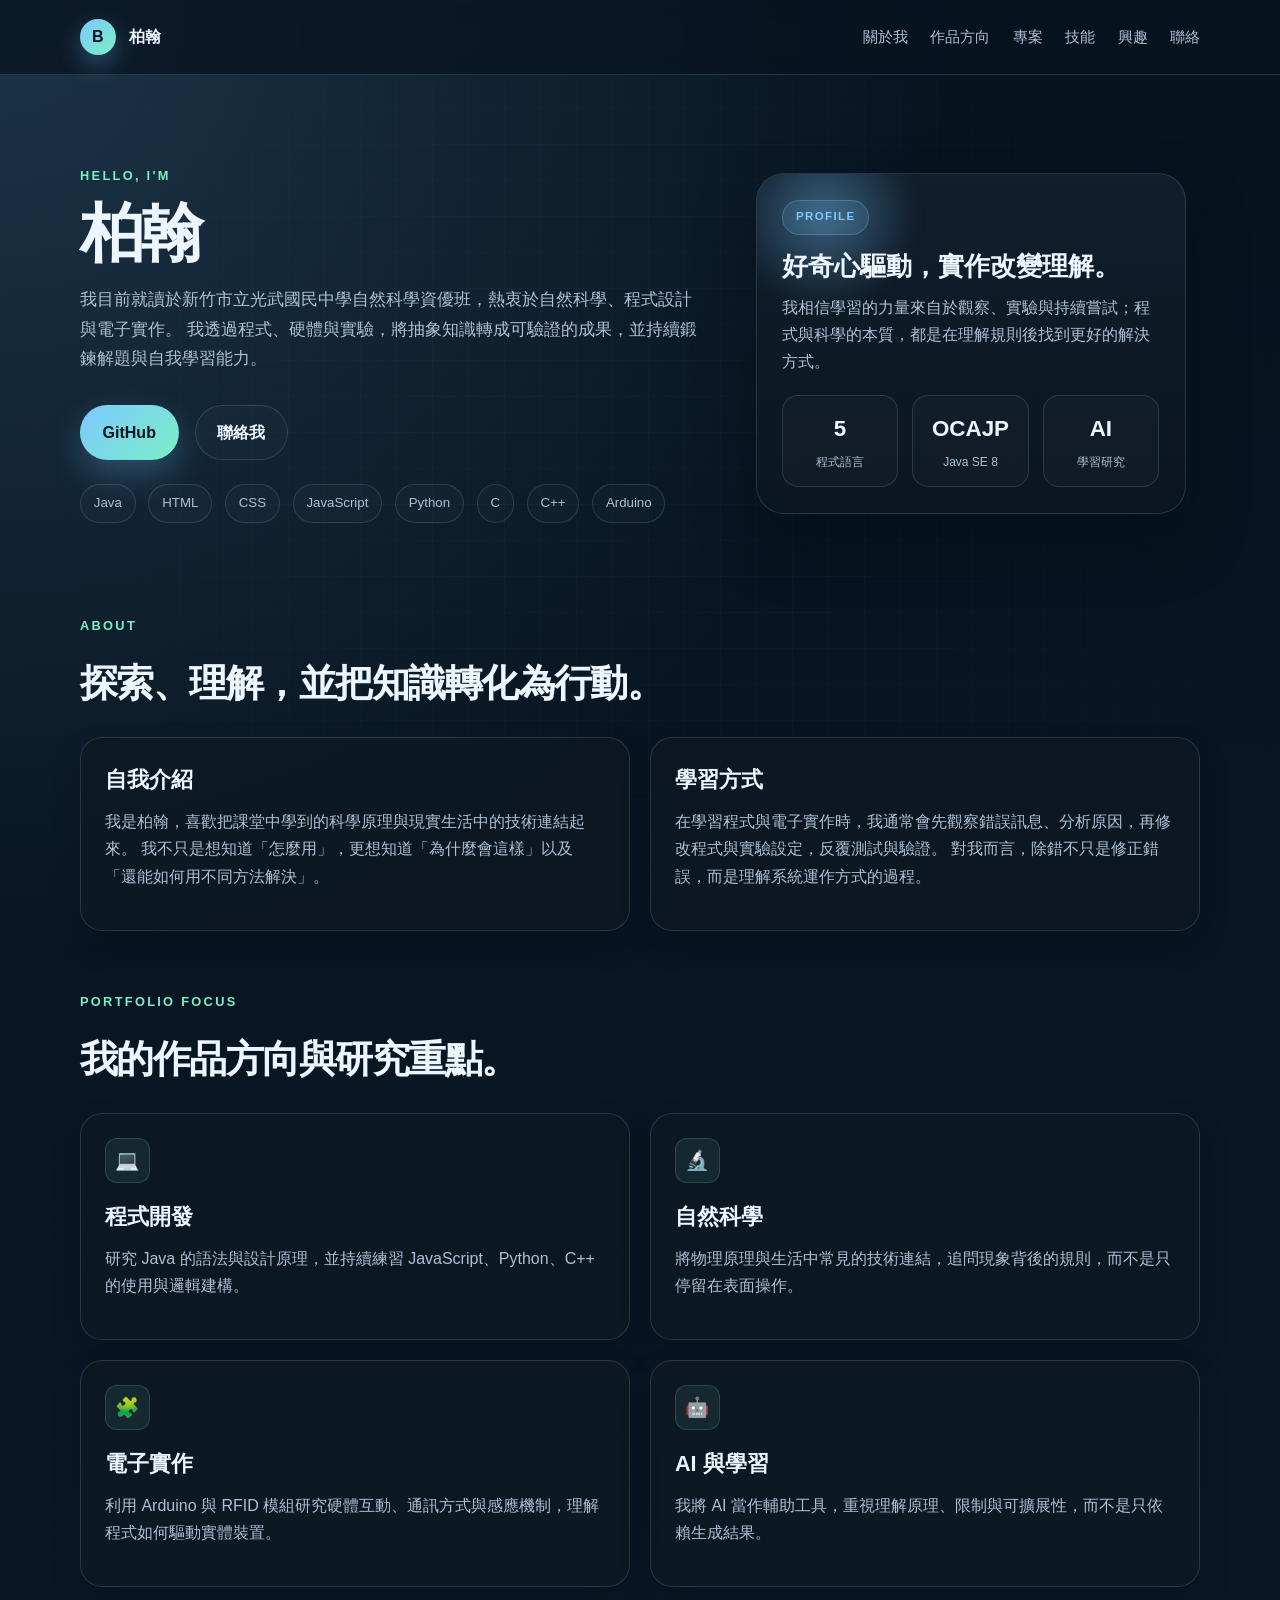
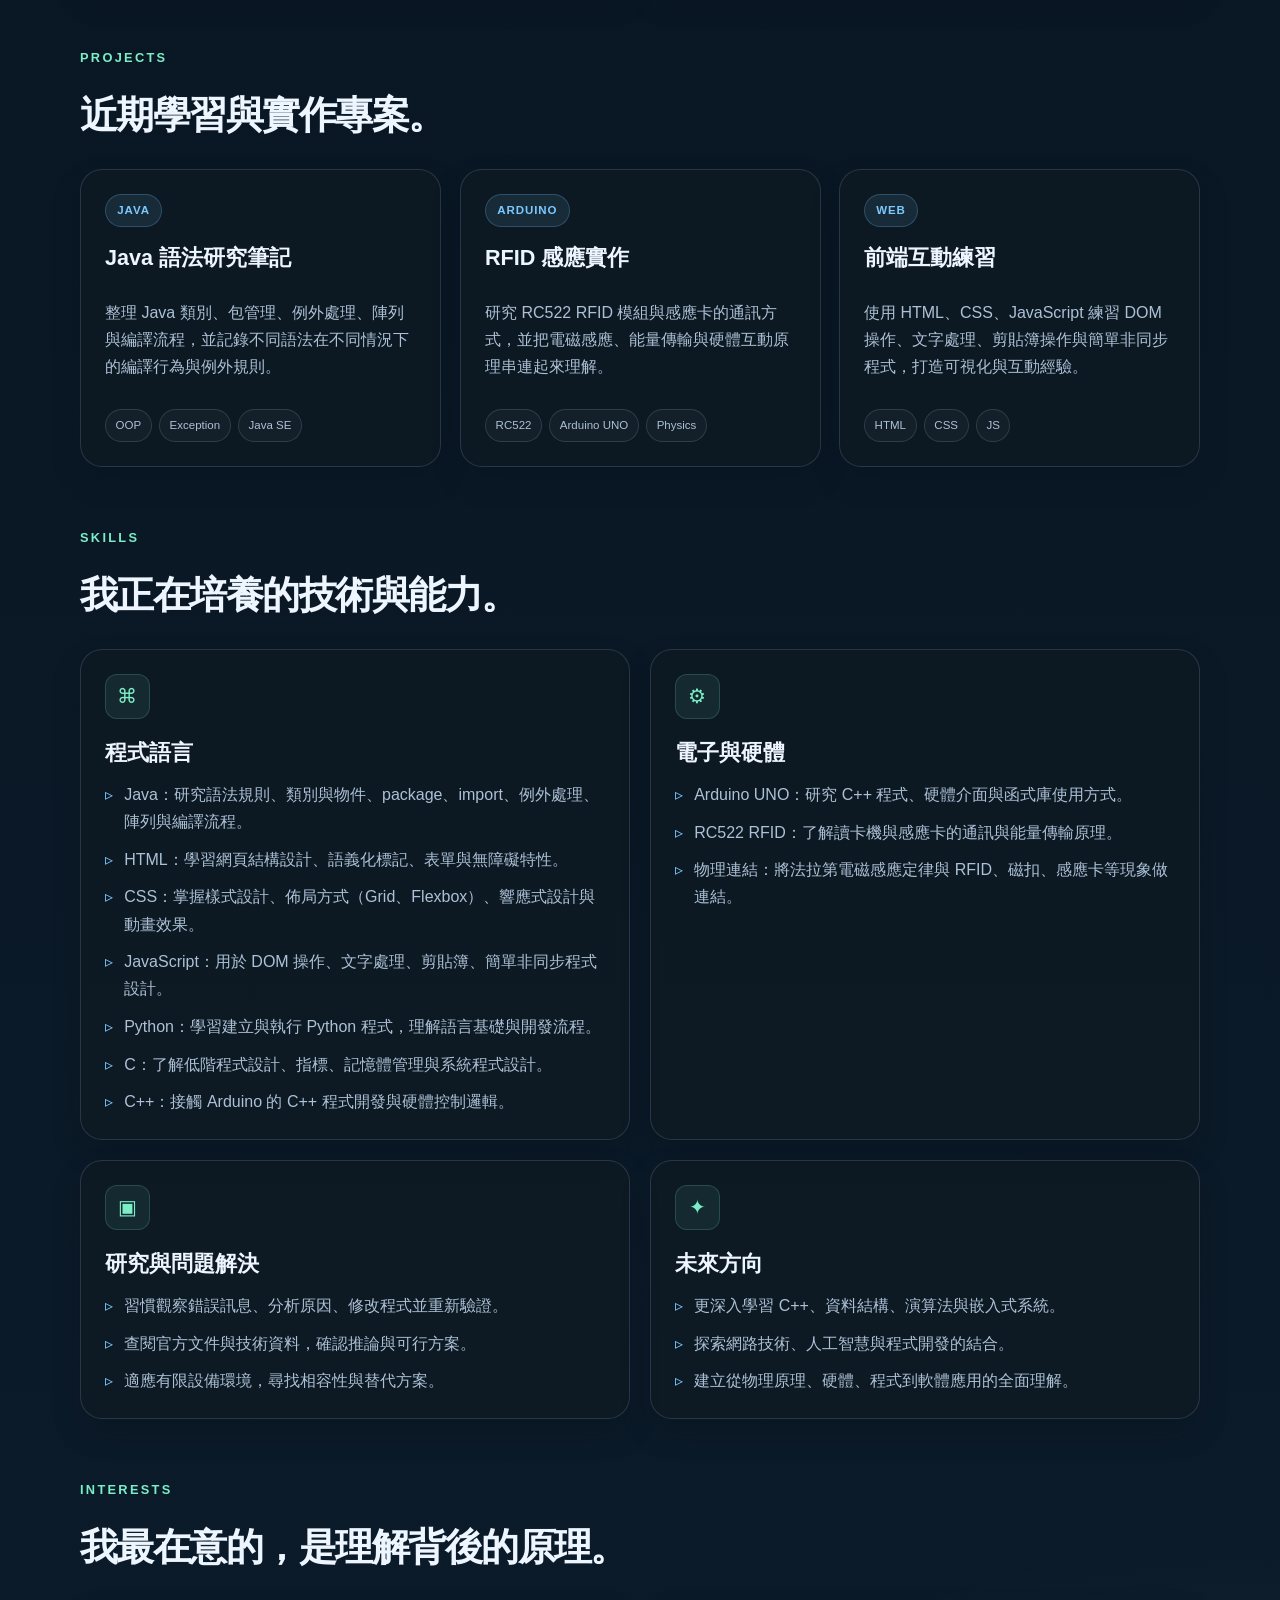
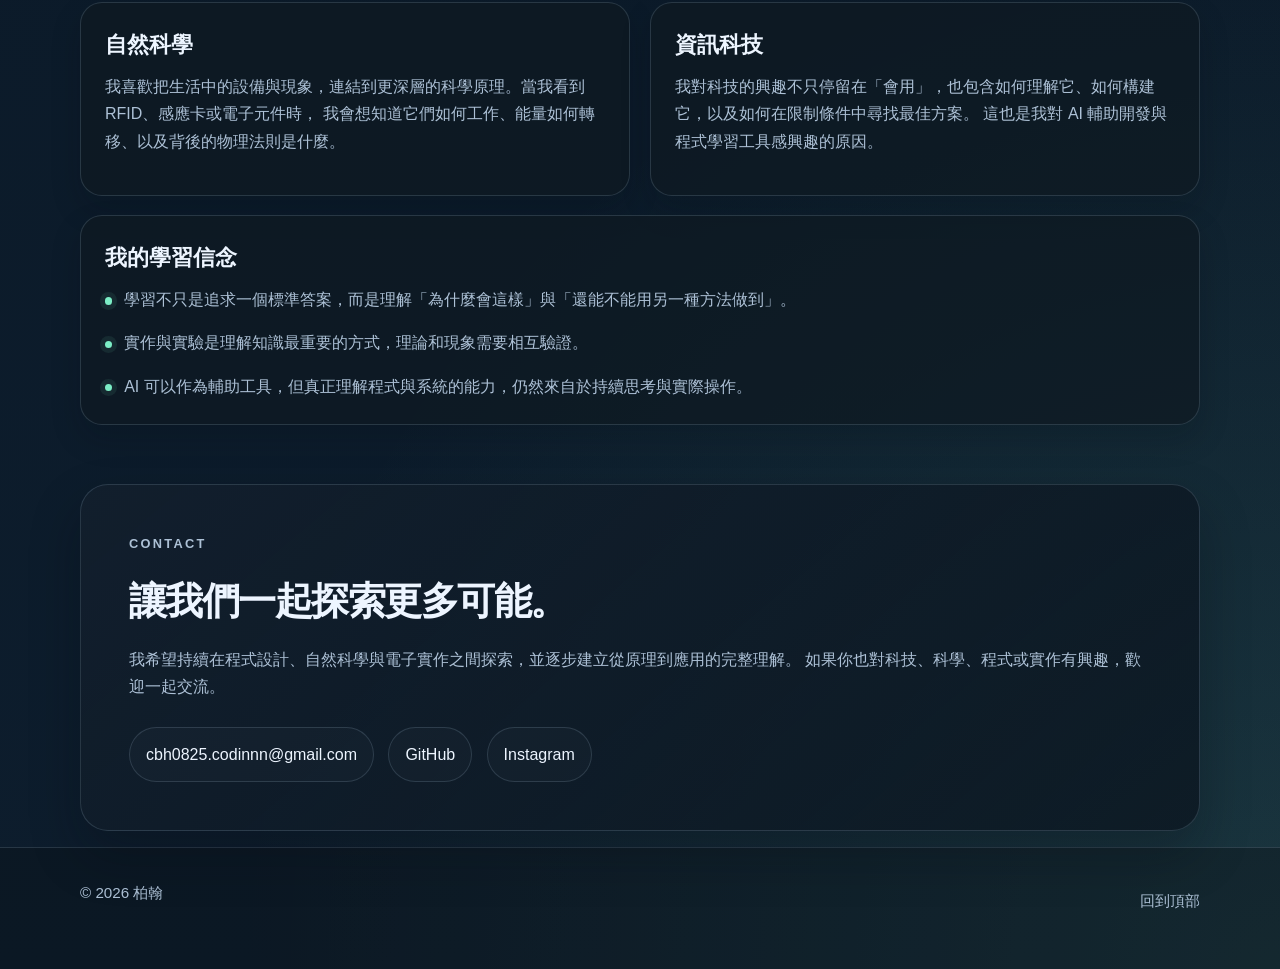
==== commit f7e74fa2: "增加了對 HTML、CSS、JavaScript、Python 和 C 語言的技能描述， 並在興趣標籤中加入了 HTML、CSS 和 C 語言的標籤。 新增了 AGENTS.md 文件，用於描述代理或" ====
--- a/index.html
+++ b/index.html
@@ -534,6 +534,10 @@
                 grid-template-columns: 1fr;
             }
 
+            .project-grid {
+                grid-template-columns: repeat(2, minmax(0, 1fr));
+            }
+
             .nav-links {
                 gap: 0.8rem;
                 font-size: 0.82rem;
@@ -566,6 +570,10 @@
             }
 
             .stat-list {
+                grid-template-columns: 1fr;
+            }
+
+            .project-grid {
                 grid-template-columns: 1fr;
             }
         }
@@ -627,8 +635,11 @@
 
                     <div class="mini-meta" aria-label="興趣標籤">
                         <span>Java</span>
+                        <span>HTML</span>
+                        <span>CSS</span>
                         <span>JavaScript</span>
                         <span>Python</span>
+                        <span>C</span>
                         <span>C++</span>
                         <span>Arduino</span>
                     </div>
@@ -780,8 +791,11 @@
                         <h3>程式語言</h3>
                         <ul class="skill-list">
                             <li>Java：研究語法規則、類別與物件、package、import、例外處理、陣列與編譯流程。</li>
+                            <li>HTML：學習網頁結構設計、語義化標記、表單與無障礙特性。</li>
+                            <li>CSS：掌握樣式設計、佈局方式（Grid、Flexbox）、響應式設計與動畫效果。</li>
                             <li>JavaScript：用於 DOM 操作、文字處理、剪貼簿、簡單非同步程式設計。</li>
                             <li>Python：學習建立與執行 Python 程式，理解語言基礎與開發流程。</li>
+                            <li>C：了解低階程式設計、指標、記憶體管理與系統程式設計。</li>
                             <li>C++：接觸 Arduino 的 C++ 程式開發與硬體控制邏輯。</li>
                         </ul>
                     </article>
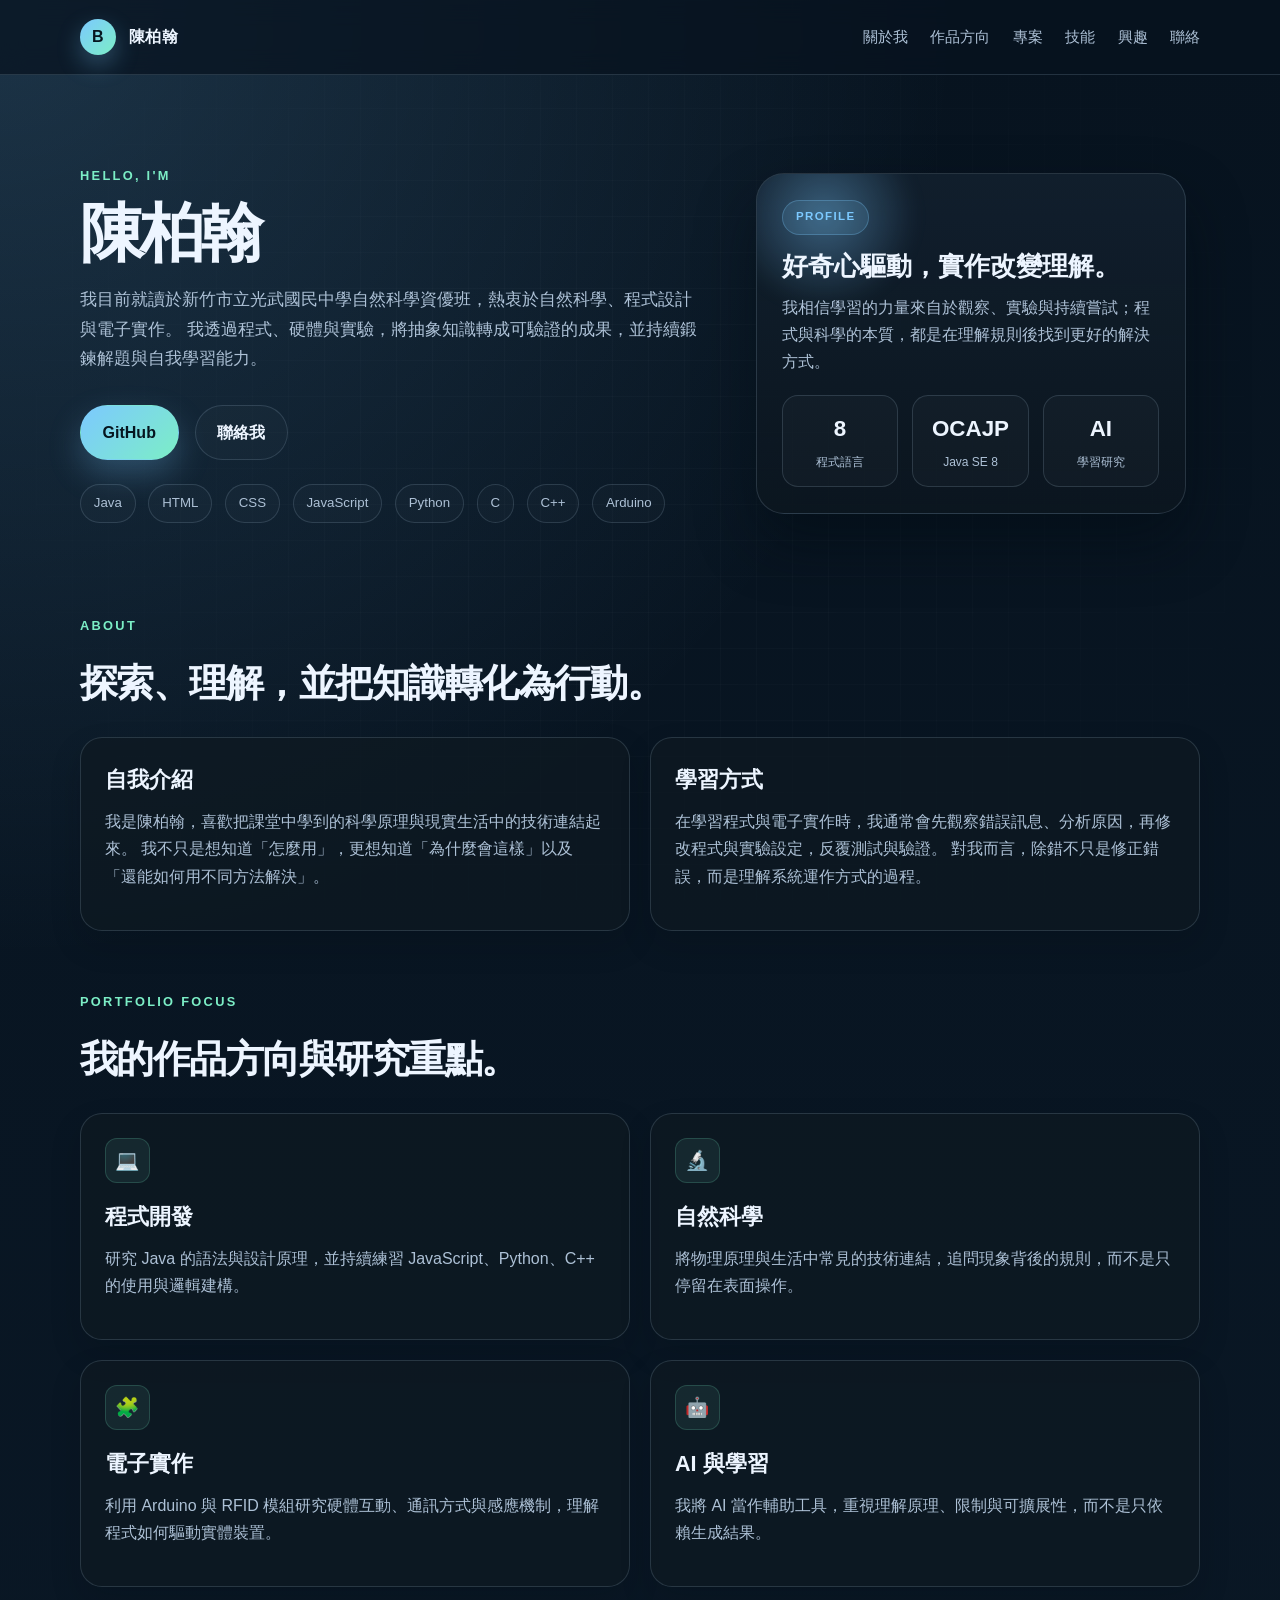
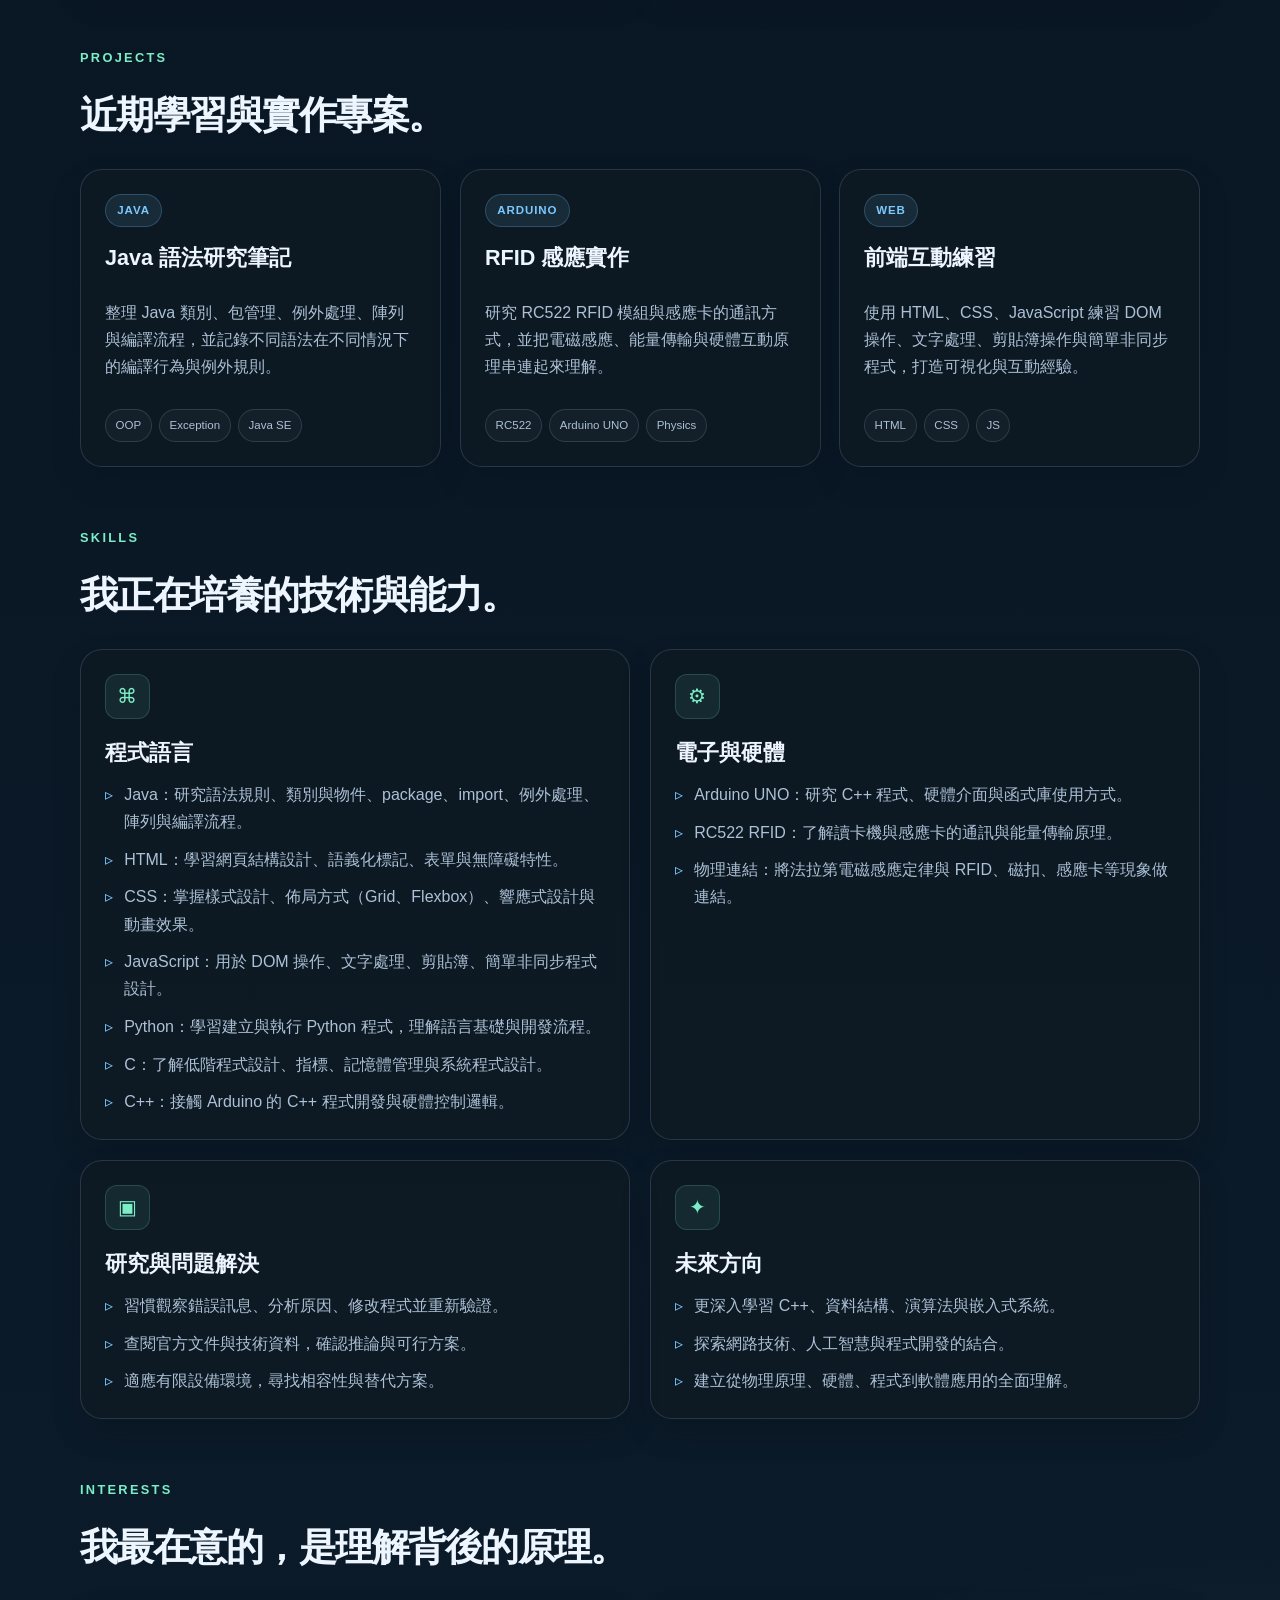
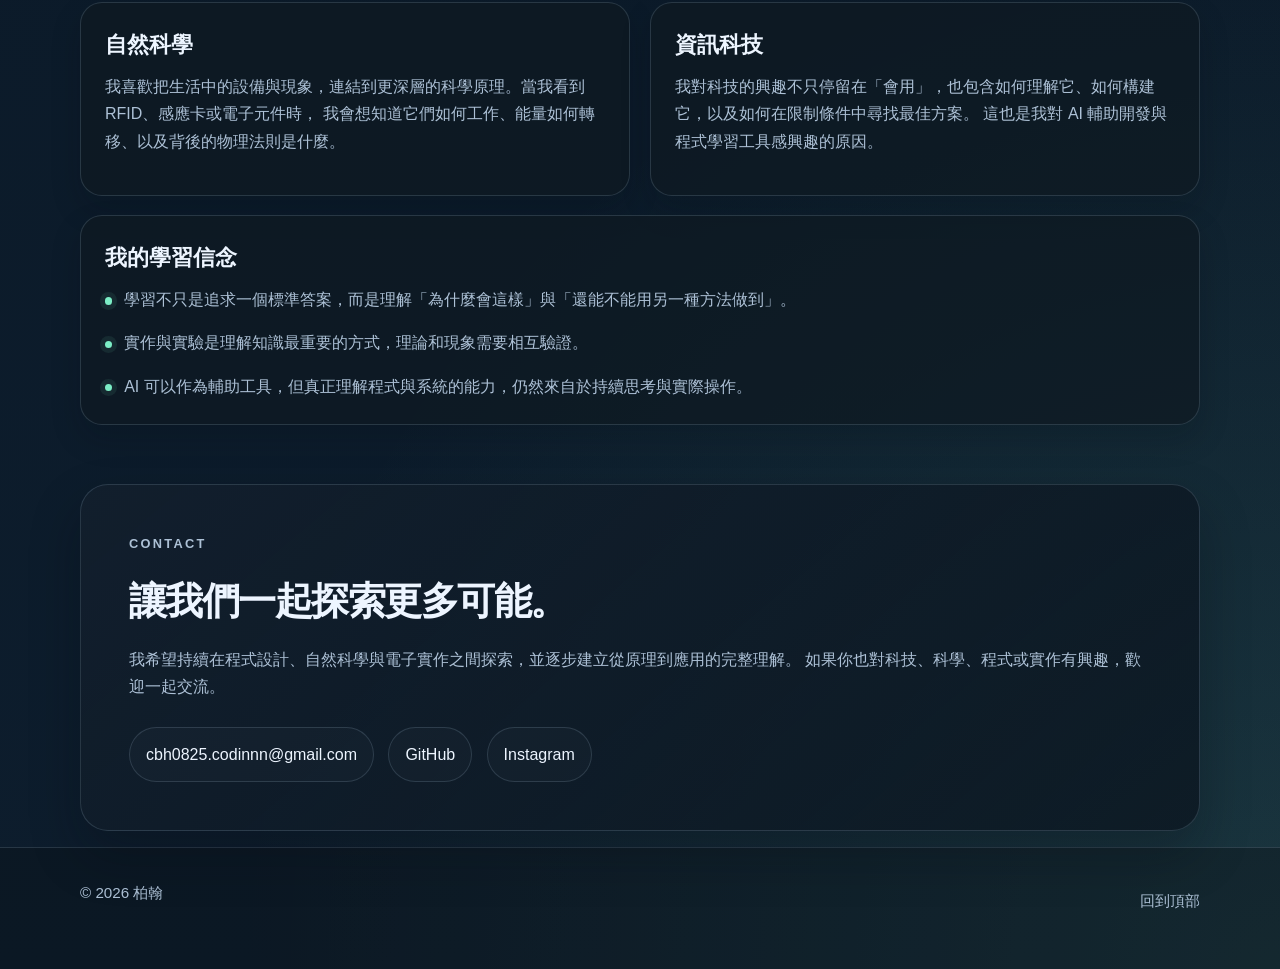
==== commit 30ea3f45: "changes made to index.html changes the title of the page" ====
--- a/index.html
+++ b/index.html
@@ -4,15 +4,15 @@
 <head>
     <meta charset="UTF-8" />
     <meta name="viewport" content="width=device-width, initial-scale=1.0" />
-    <meta name="description" content="柏翰的自我介紹網站，分享我的學習旅程、程式設計興趣、自然科學探索與電子實作研究。" />
-    <meta name="keywords" content="柏翰, 自我介紹, 程式設計, 自然科學, Arduino, Java, JavaScript, Python, C++, RFID" />
-    <meta name="author" content="柏翰" />
+    <meta name="description" content="陳柏翰的自我介紹網站，分享我的學習旅程、程式設計興趣、自然科學探索與電子實作研究。" />
+    <meta name="keywords" content="陳柏翰, 自我介紹, 程式設計, 自然科學, Arduino, Java, JavaScript, Python, C++, RFID" />
+    <meta name="author" content="陳柏翰" />
     <meta name="robots" content="index, follow" />
-    <meta property="og:title" content="柏翰｜自然科學與資訊科技探索者" />
+    <meta property="og:title" content="陳柏翰｜自然科學與資訊科技探索者" />
     <meta property="og:description" content="從程式設計到電子實作，探索自然科學與資訊科技的交會點。" />
     <meta property="og:type" content="website" />
     <meta property="og:image" content="" />
-    <title>柏翰｜自然科學與資訊科技探索者</title>
+    <title>陳柏翰｜自然科學與資訊科技探索者</title>
     <style>
         :root {
             --bg: #07131f;
@@ -603,7 +603,7 @@
         <nav class="navbar container" aria-label="主導覽">
             <a class="brand" href="#top" aria-label="回到首頁">
                 <span class="brand-mark">B</span>
-                <span>柏翰</span>
+                <span>陳柏翰</span>
             </a>
             <div class="nav-links">
                 <a href="#about">關於我</a>
@@ -621,7 +621,7 @@
             <div class="container hero-grid">
                 <div class="hero-copy reveal">
                     <p class="eyebrow">Hello, I'm</p>
-                    <h1 id="hero-title">柏翰</h1>
+                    <h1 id="hero-title">陳柏翰</h1>
                     <p class="lead">
                         我目前就讀於新竹市立光武國民中學自然科學資優班，熱衷於自然科學、程式設計與電子實作。
                         我透過程式、硬體與實驗，將抽象知識轉成可驗證的成果，並持續鍛鍊解題與自我學習能力。
@@ -655,7 +655,7 @@
 
                         <div class="stat-list">
                             <div class="stat">
-                                <strong>5</strong>
+                                <strong>8</strong>
                                 <span>程式語言</span>
                             </div>
                             <div class="stat">
@@ -683,7 +683,7 @@
                     <article class="card reveal">
                         <h3>自我介紹</h3>
                         <p>
-                            我是柏翰，喜歡把課堂中學到的科學原理與現實生活中的技術連結起來。
+                            我是陳柏翰，喜歡把課堂中學到的科學原理與現實生活中的技術連結起來。
                             我不只是想知道「怎麼用」，更想知道「為什麼會這樣」以及「還能如何用不同方法解決」。
                         </p>
                     </article>
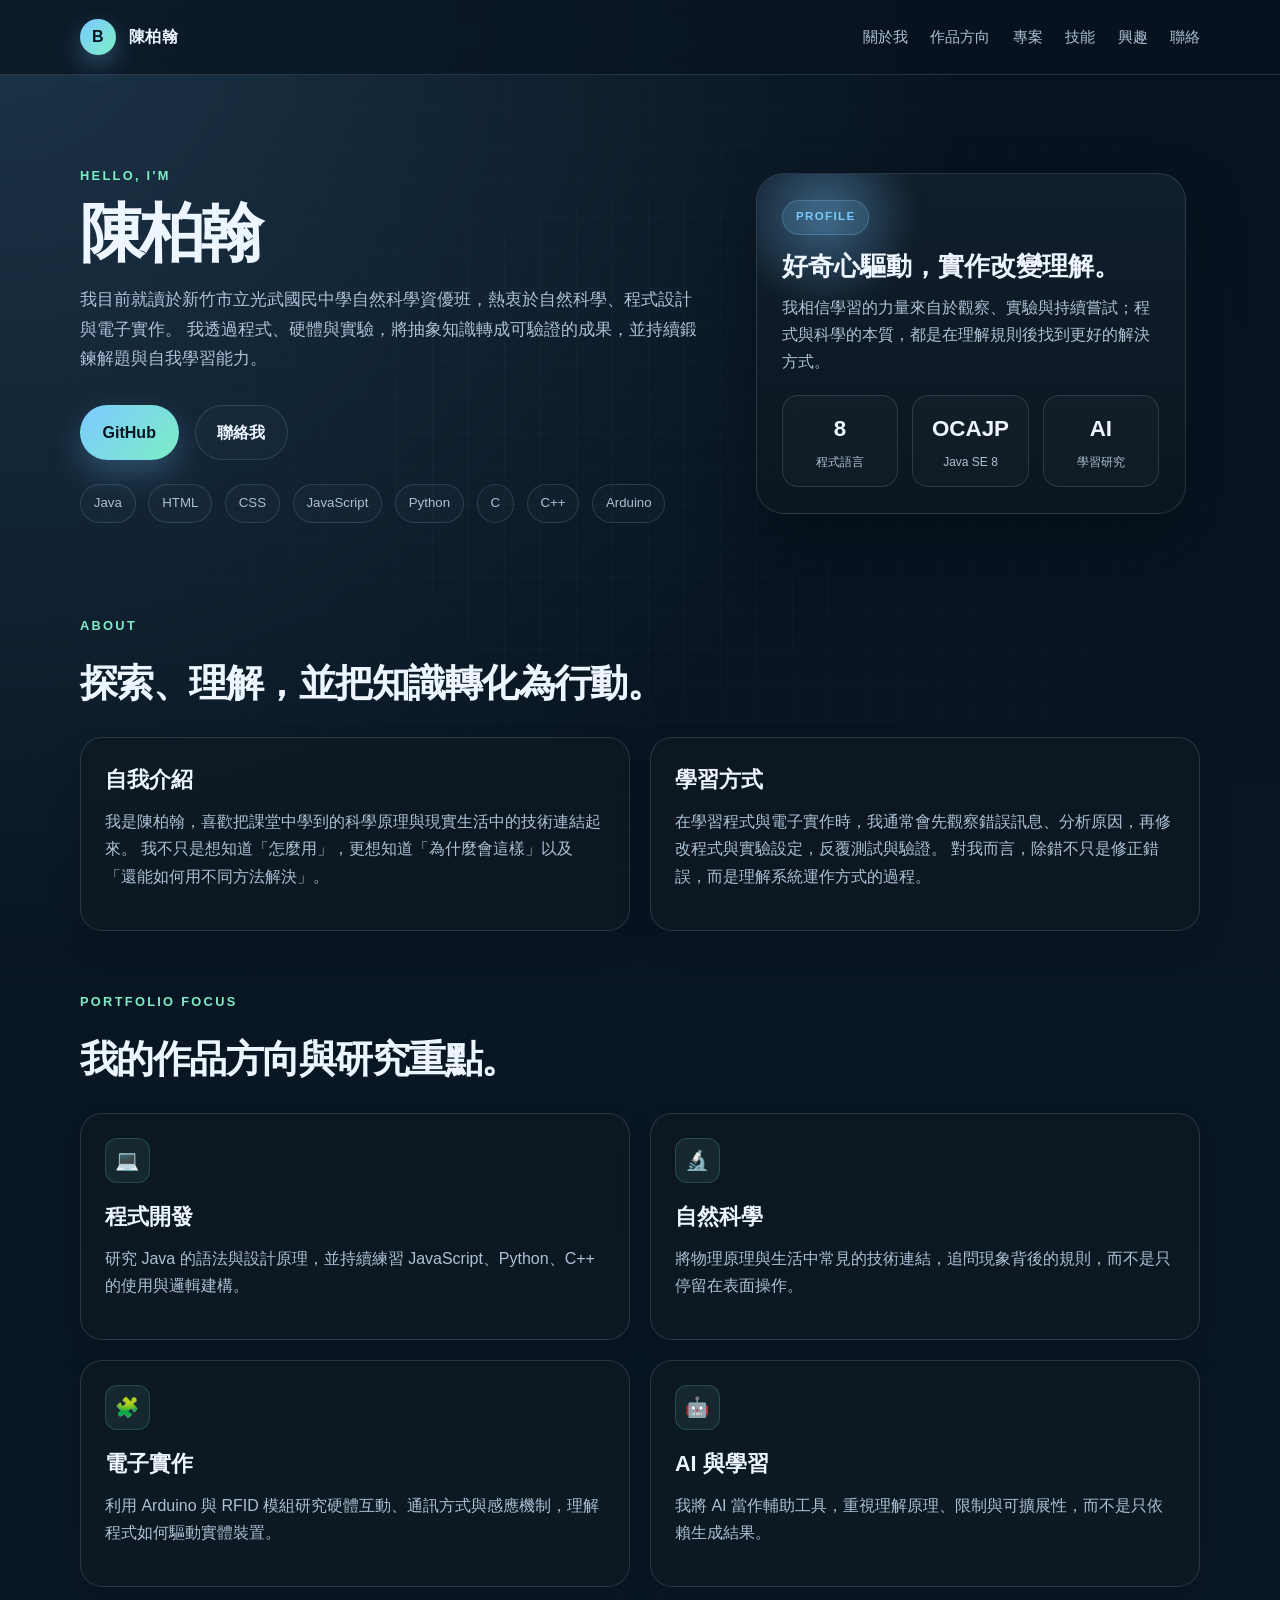
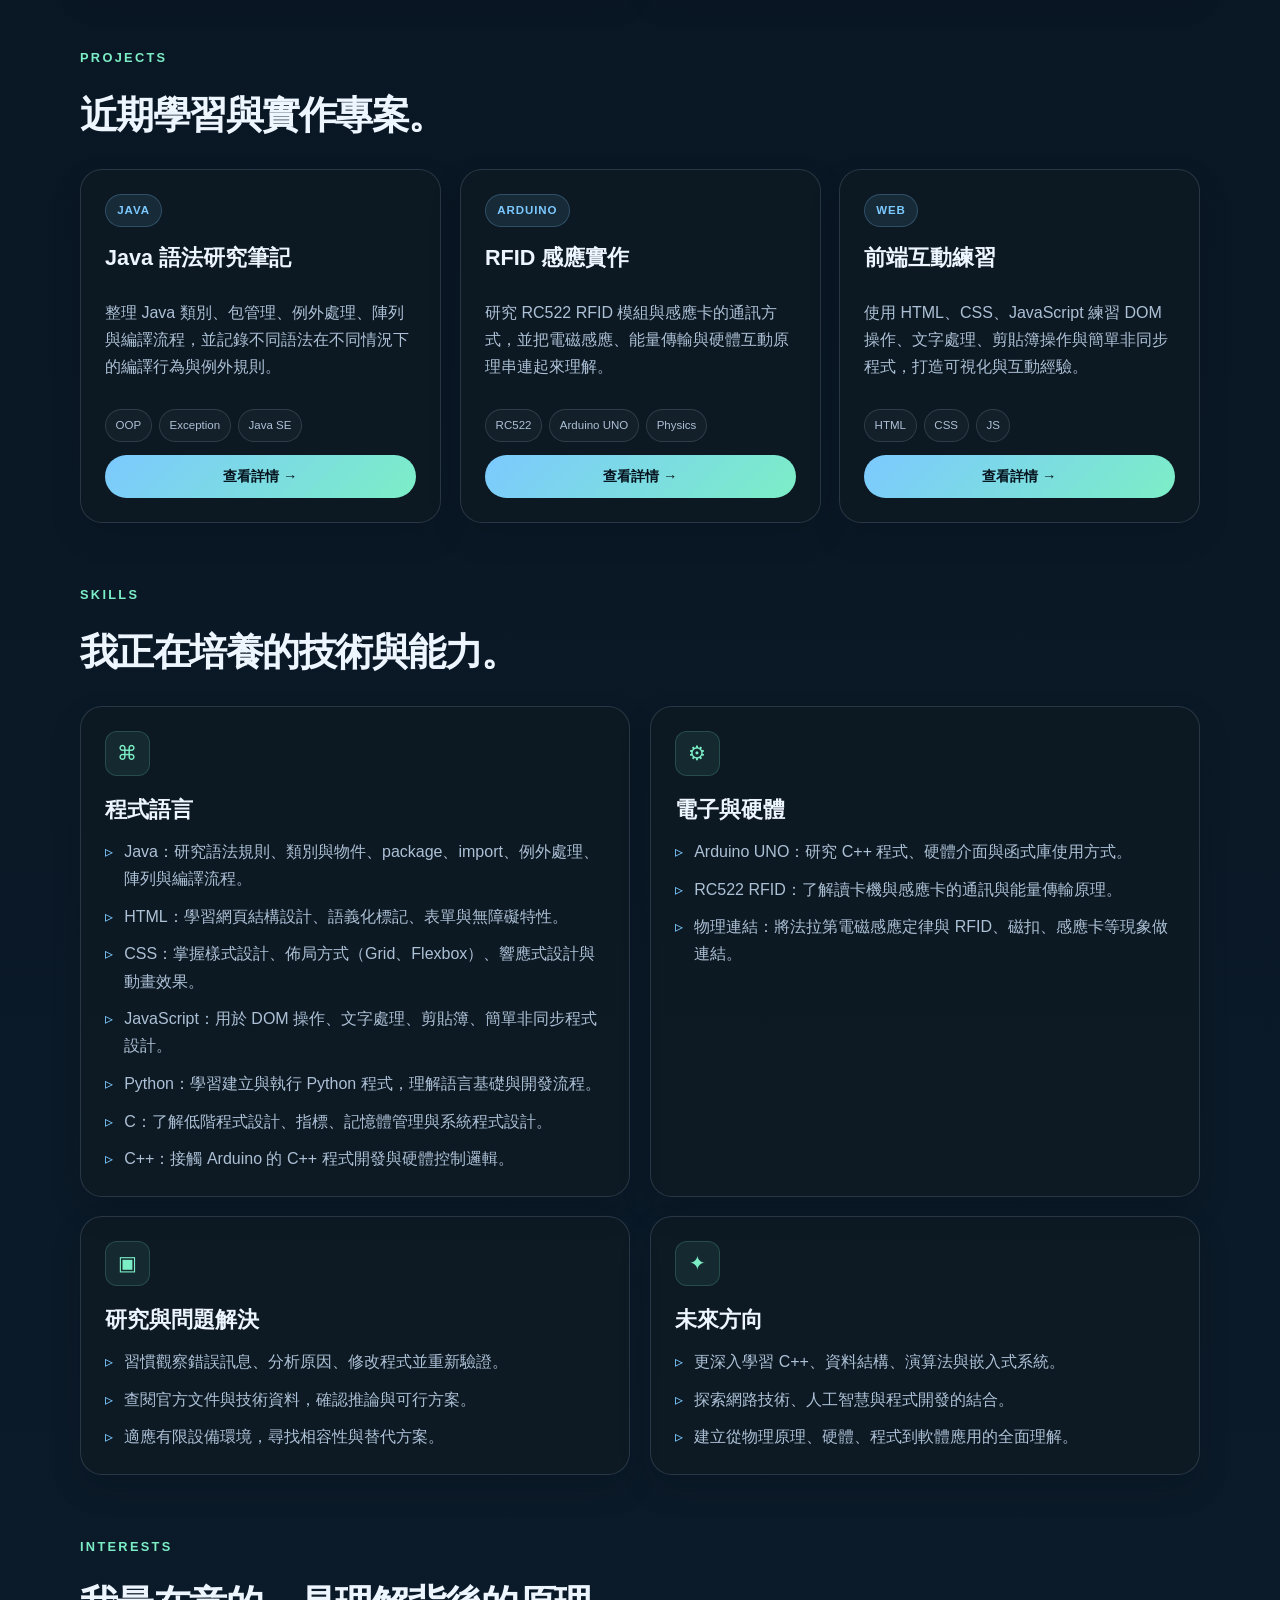
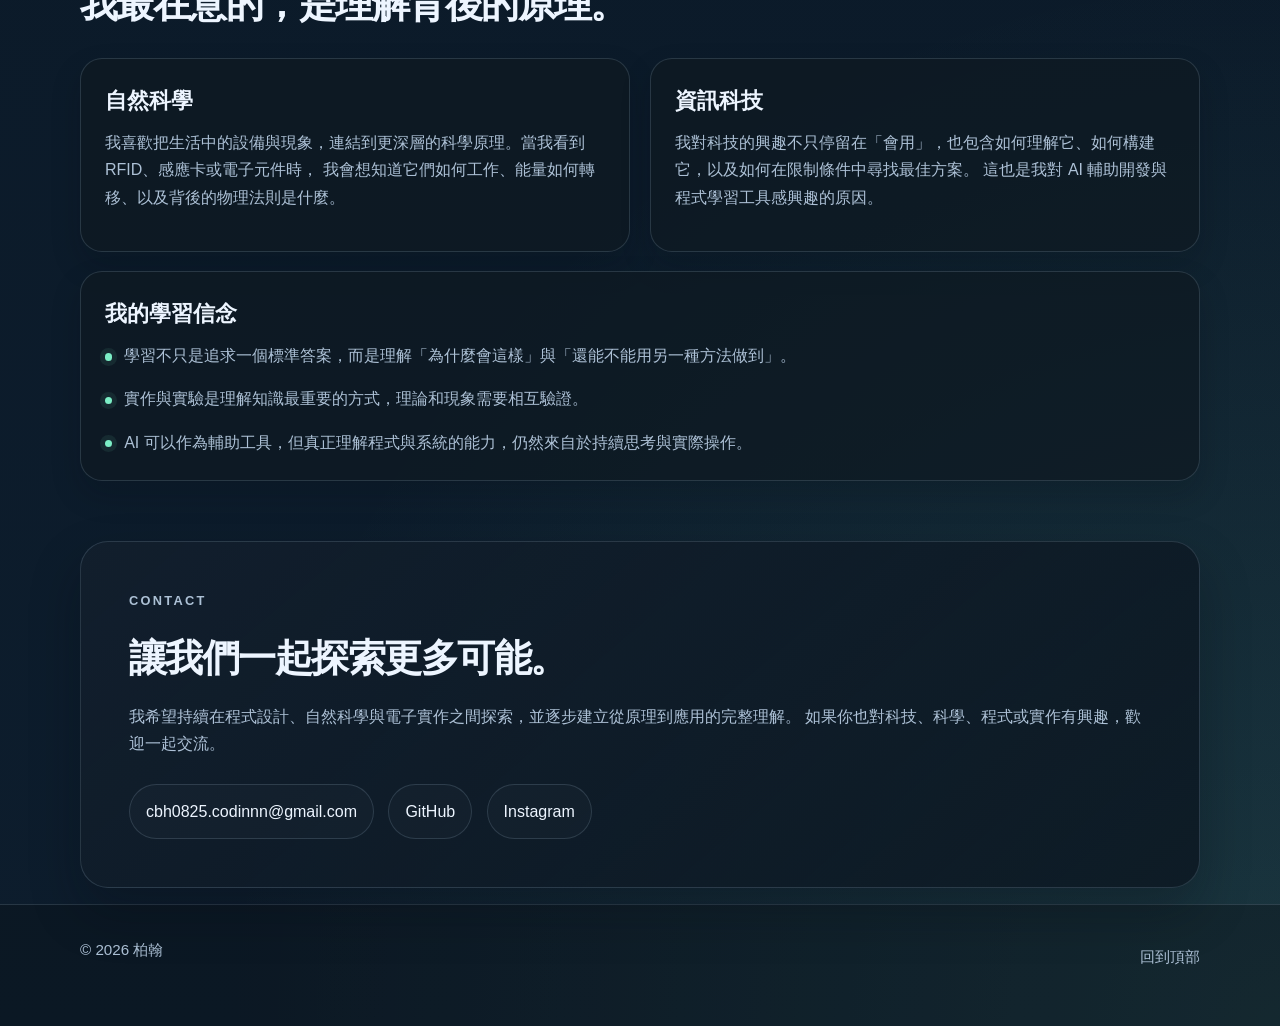
==== commit a7b583c7: "feat: add navigation links from homepage to projects page" ====
--- a/index.html
+++ b/index.html
@@ -353,6 +353,27 @@
             min-height: 100%;
         }
 
+        .card-link {
+            display: inline-flex;
+            align-items: center;
+            justify-content: center;
+            min-height: 2.5rem;
+            padding: 0.6rem 1.2rem;
+            border-radius: 999px;
+            background: linear-gradient(135deg, var(--accent), var(--accent-2));
+            color: #06151f;
+            font-weight: 700;
+            font-size: 0.9rem;
+            transition: transform 0.25s ease, box-shadow 0.25s ease;
+            margin-top: auto;
+        }
+
+        .card-link:hover,
+        .card-link:focus-visible {
+            transform: translateY(-2px);
+            box-shadow: 0 14px 32px rgba(124, 201, 255, 0.26);
+        }
+
         .project-tag {
             display: inline-flex;
             align-self: flex-start;
@@ -751,6 +772,7 @@
                             <span>Exception</span>
                             <span>Java SE</span>
                         </div>
+                        <a href="projects/projects.html#java" class="card-link">查看詳情 →</a>
                     </article>
 
                     <article class="card project-card reveal">
@@ -762,6 +784,7 @@
                             <span>Arduino UNO</span>
                             <span>Physics</span>
                         </div>
+                        <a href="projects/projects.html#rfid" class="card-link">查看詳情 →</a>
                     </article>
 
                     <article class="card project-card reveal">
@@ -773,6 +796,7 @@
                             <span>CSS</span>
                             <span>JS</span>
                         </div>
+                        <a href="projects/projects.html#web" class="card-link">查看詳情 →</a>
                     </article>
                 </div>
             </div>
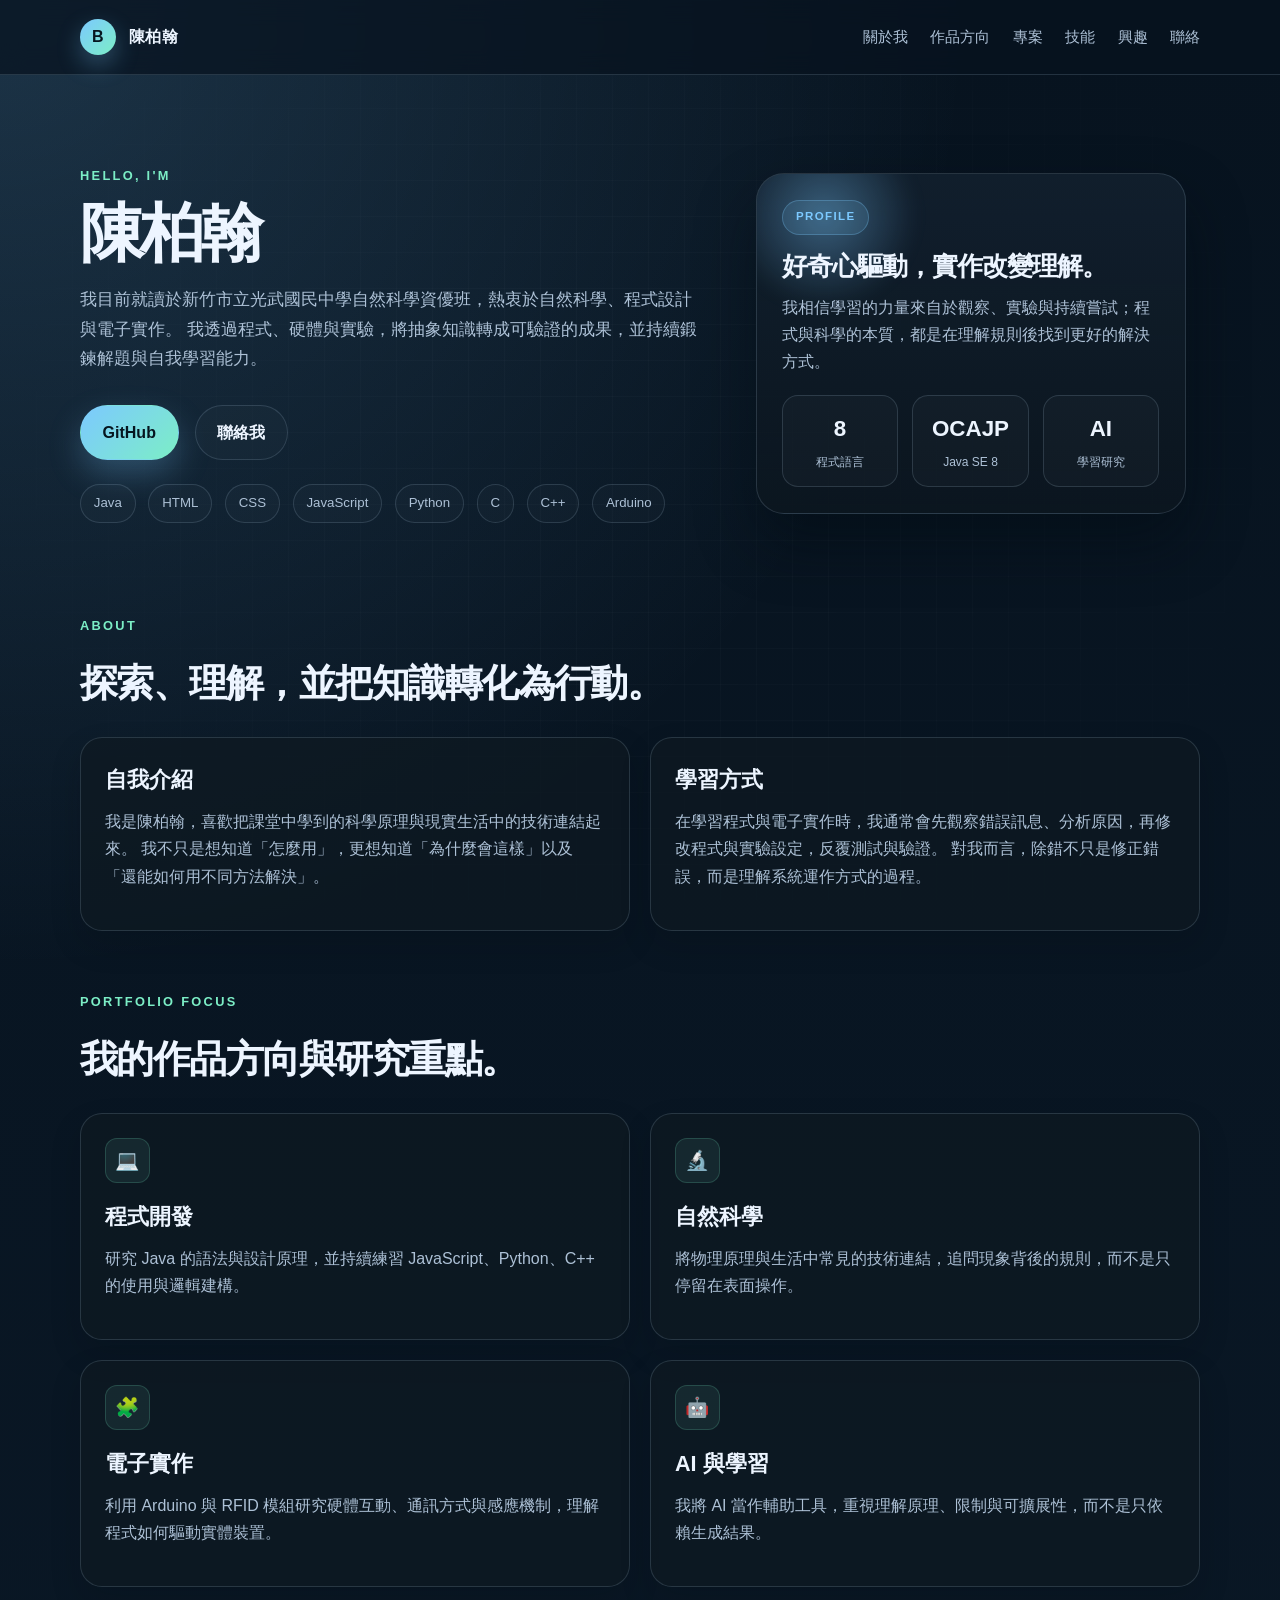
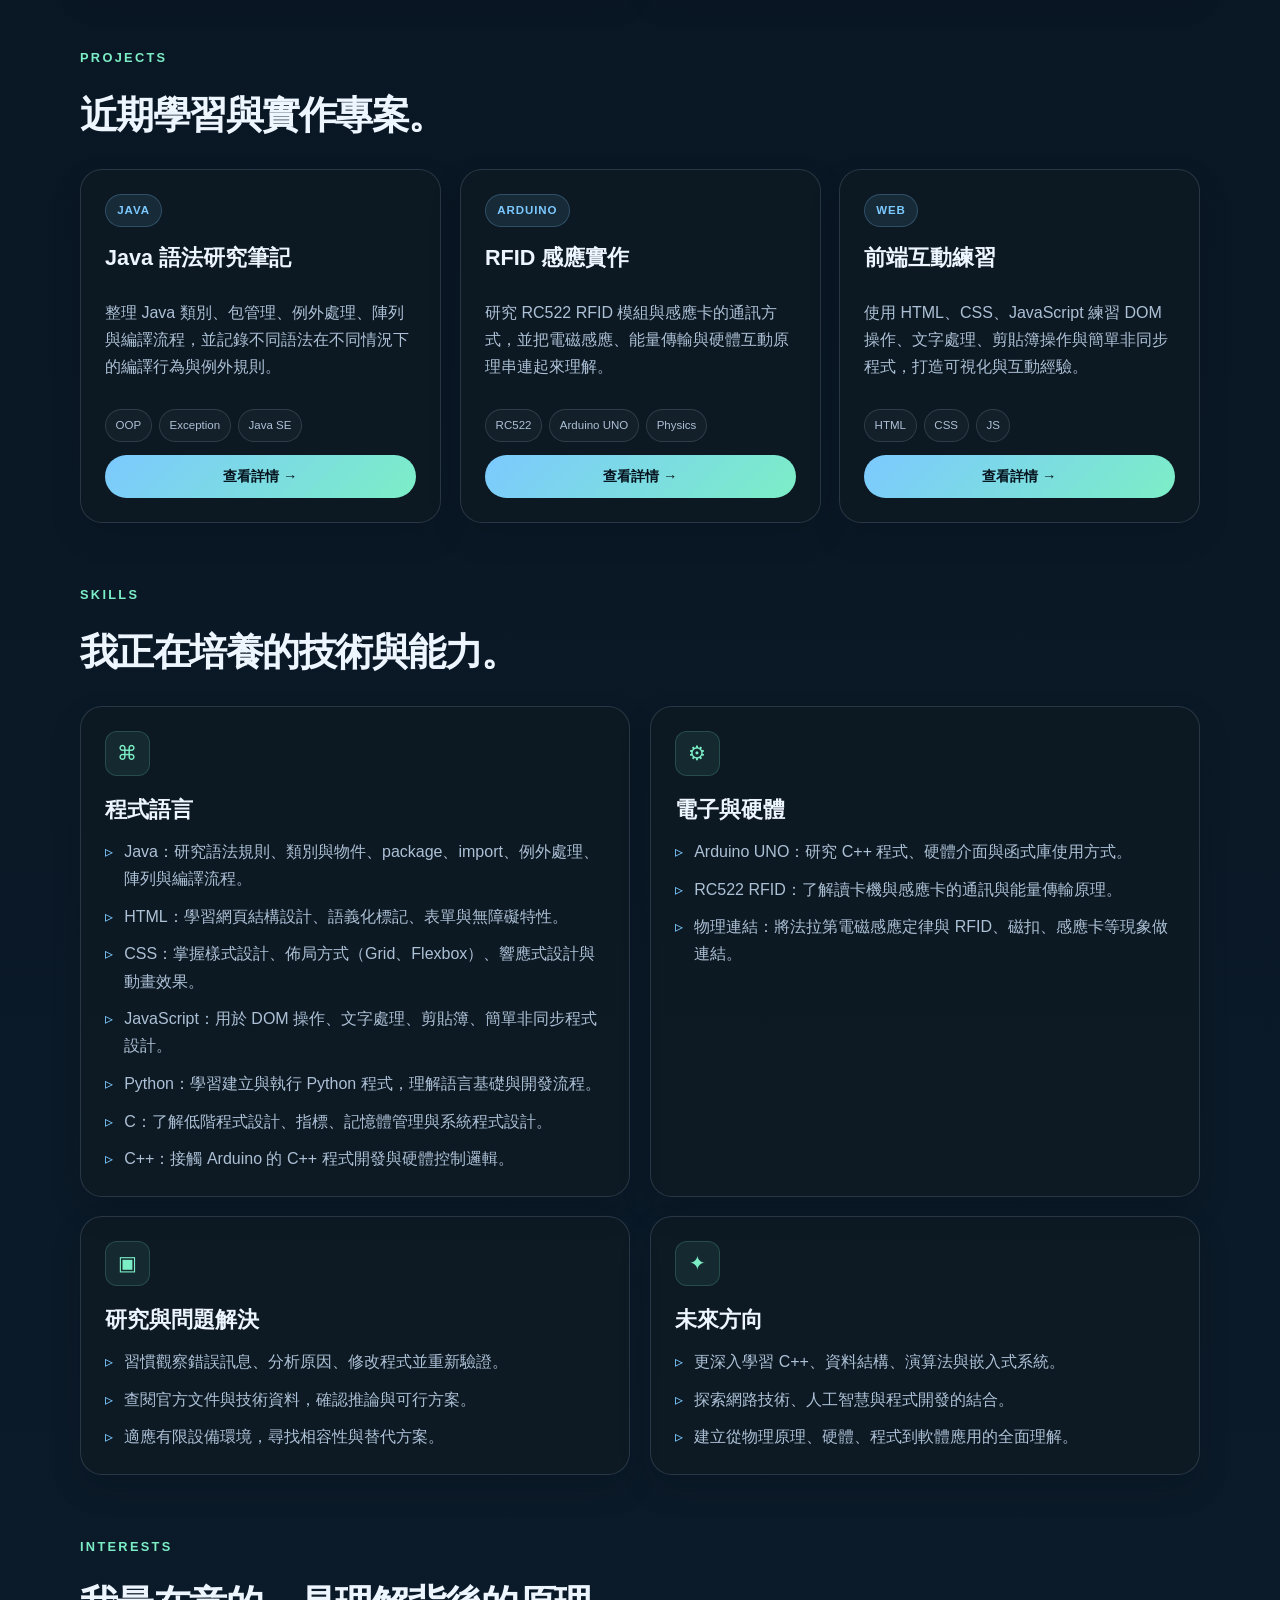
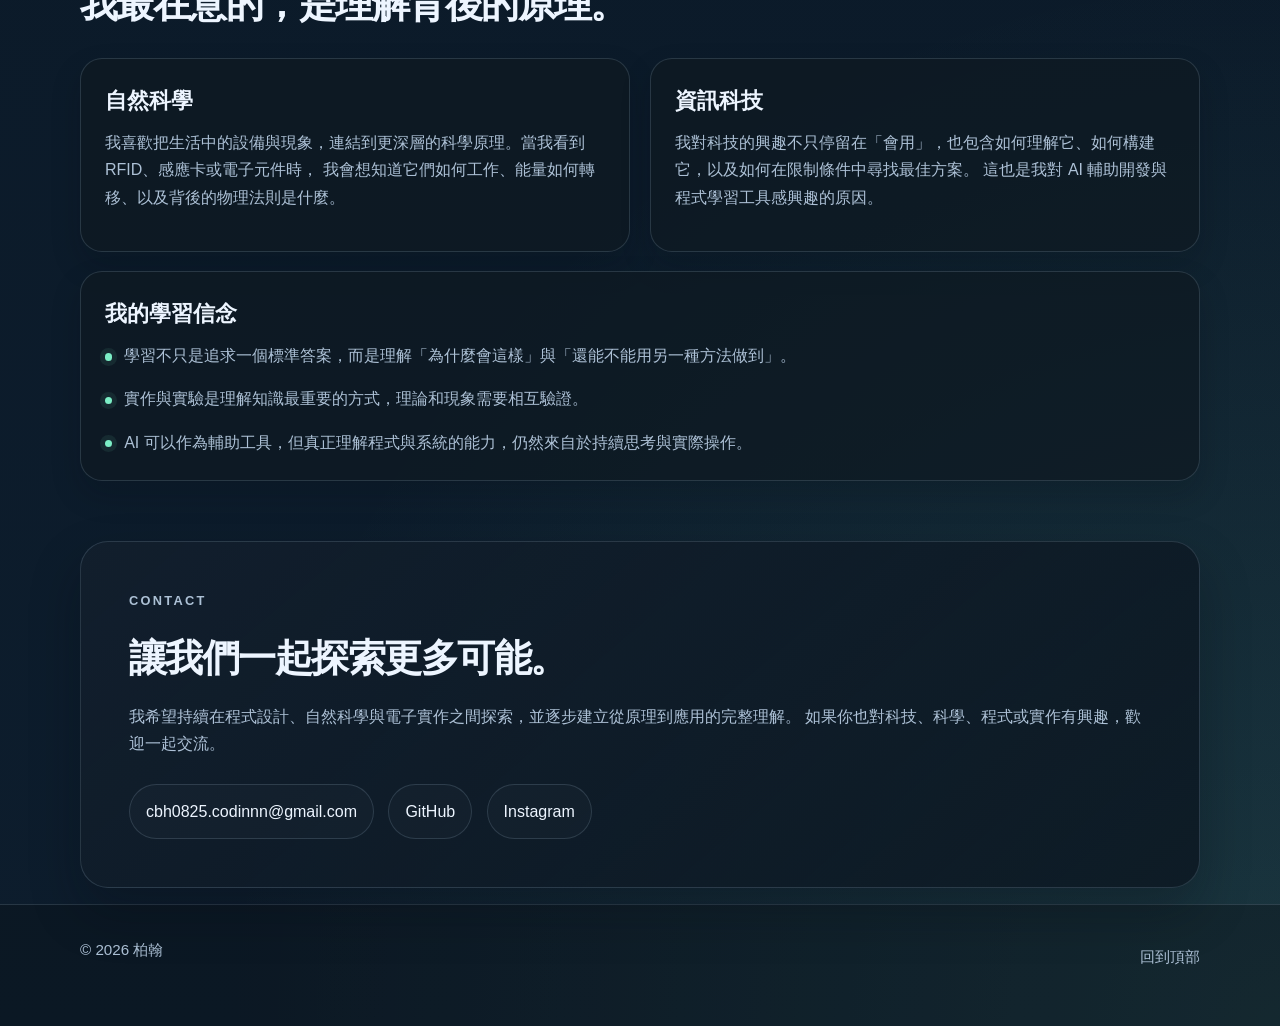
==== commit 0541204b: "refactor: extract CSS to separate stylesheet (css/styles.css)" ====
--- a/index.html
+++ b/index.html
@@ -13,610 +13,7 @@
     <meta property="og:type" content="website" />
     <meta property="og:image" content="" />
     <title>陳柏翰｜自然科學與資訊科技探索者</title>
-    <style>
-        :root {
-            --bg: #07131f;
-            --bg-2: #0d1d2d;
-            --bg-3: #112535;
-            --surface: rgba(16, 29, 40, 0.88);
-            --surface-strong: rgba(12, 22, 31, 0.96);
-            --surface-soft: rgba(255, 255, 255, 0.03);
-            --border: rgba(167, 194, 216, 0.18);
-            --text: #edf5ff;
-            --muted: #adc1d6;
-            --accent: #7cc9ff;
-            --accent-2: #7ceec6;
-            --accent-3: #ffd166;
-            --shadow: rgba(3, 11, 18, 0.45);
-        }
-
-        * {
-            box-sizing: border-box;
-        }
-
-        html {
-            scroll-behavior: smooth;
-        }
-
-        body {
-            margin: 0;
-            font-family: "Segoe UI", "Microsoft JhengHei", sans-serif;
-            background:
-                radial-gradient(circle at top left, rgba(124, 201, 255, 0.18), transparent 22%),
-                radial-gradient(circle at bottom right, rgba(124, 238, 198, 0.12), transparent 24%),
-                linear-gradient(180deg, var(--bg) 0%, var(--bg-2) 100%);
-            color: var(--text);
-            line-height: 1.7;
-        }
-
-        body::before {
-            content: "";
-            position: fixed;
-            inset: 0;
-            background-image: linear-gradient(rgba(255, 255, 255, 0.02) 1px, transparent 1px),
-                linear-gradient(90deg, rgba(255, 255, 255, 0.02) 1px, transparent 1px);
-            background-size: 36px 36px;
-            mask-image: radial-gradient(circle at center, black 25%, transparent 100%);
-            pointer-events: none;
-        }
-
-        a {
-            color: inherit;
-            text-decoration: none;
-        }
-
-        img {
-            max-width: 100%;
-            display: block;
-        }
-
-        .container {
-            width: min(1120px, calc(100% - 2rem));
-            margin: 0 auto;
-        }
-
-        .site-header {
-            position: sticky;
-            top: 0;
-            z-index: 40;
-            backdrop-filter: blur(12px);
-            background: rgba(7, 19, 31, 0.72);
-            border-bottom: 1px solid var(--border);
-        }
-
-        .navbar {
-            display: flex;
-            align-items: center;
-            justify-content: space-between;
-            min-height: 74px;
-            gap: 1rem;
-        }
-
-        .brand {
-            display: inline-flex;
-            align-items: center;
-            gap: 0.8rem;
-            font-weight: 800;
-            letter-spacing: 0.04em;
-        }
-
-        .brand-mark {
-            display: inline-flex;
-            align-items: center;
-            justify-content: center;
-            width: 2.25rem;
-            height: 2.25rem;
-            border-radius: 50%;
-            background: linear-gradient(135deg, var(--accent), var(--accent-2));
-            color: #06151f;
-            box-shadow: 0 10px 25px rgba(124, 201, 255, 0.3);
-        }
-
-        .nav-links {
-            display: flex;
-            align-items: center;
-            gap: 1.4rem;
-            color: var(--muted);
-            font-size: 0.95rem;
-        }
-
-        .nav-links a {
-            transition: color 0.25s ease;
-        }
-
-        .nav-links a:hover,
-        .nav-links a:focus-visible {
-            color: var(--text);
-        }
-
-        .hero {
-            padding: clamp(4rem, 7vw, 7rem) 0 3rem;
-        }
-
-        .hero-grid {
-            display: grid;
-            grid-template-columns: 1.15fr 0.85fr;
-            align-items: center;
-            gap: 2.5rem;
-        }
-
-        .eyebrow {
-            margin: 0 0 0.8rem;
-            font-size: 0.8rem;
-            letter-spacing: 0.18em;
-            text-transform: uppercase;
-            color: var(--accent-2);
-            font-weight: 700;
-        }
-
-        h1,
-        h2,
-        h3,
-        p {
-            margin-top: 0;
-        }
-
-        h1 {
-            margin-bottom: 1.2rem;
-            font-size: clamp(2.7rem, 5vw, 5.2rem);
-            line-height: 1.04;
-            letter-spacing: -0.06em;
-        }
-
-        .lead {
-            max-width: 45rem;
-            color: var(--muted);
-            font-size: 1.08rem;
-        }
-
-        .cta-row {
-            display: flex;
-            flex-wrap: wrap;
-            gap: 1rem;
-            margin: 2rem 0 1.5rem;
-        }
-
-        .primary-btn,
-        .secondary-btn {
-            display: inline-flex;
-            align-items: center;
-            justify-content: center;
-            min-height: 3rem;
-            padding: 0.8rem 1.35rem;
-            border-radius: 999px;
-            border: 1px solid transparent;
-            font-weight: 700;
-            transition: transform 0.25s ease, box-shadow 0.25s ease, border-color 0.25s ease;
-        }
-
-        .primary-btn {
-            background: linear-gradient(135deg, var(--accent), var(--accent-2));
-            color: #06151f;
-            box-shadow: 0 14px 32px rgba(124, 201, 255, 0.26);
-        }
-
-        .secondary-btn {
-            background: rgba(255, 255, 255, 0.02);
-            border-color: var(--border);
-            color: var(--text);
-        }
-
-        .primary-btn:hover,
-        .secondary-btn:hover,
-        .primary-btn:focus-visible,
-        .secondary-btn:focus-visible {
-            transform: translateY(-2px);
-        }
-
-        .mini-meta {
-            display: flex;
-            flex-wrap: wrap;
-            gap: 0.8rem;
-        }
-
-        .mini-meta span {
-            display: inline-flex;
-            align-items: center;
-            padding: 0.45rem 0.8rem;
-            border: 1px solid var(--border);
-            border-radius: 999px;
-            background: rgba(255, 255, 255, 0.02);
-            color: var(--muted);
-            font-size: 0.83rem;
-        }
-
-        .hero-panel {
-            display: flex;
-            justify-content: center;
-        }
-
-        .hero-card {
-            position: relative;
-            width: min(100%, 430px);
-            padding: 1.6rem;
-            border-radius: 28px;
-            overflow: hidden;
-            background: linear-gradient(180deg, rgba(17, 31, 45, 0.98), rgba(12, 22, 31, 0.9));
-            border: 1px solid var(--border);
-            box-shadow: 0 28px 60px var(--shadow);
-            transition: transform 0.35s ease, box-shadow 0.35s ease;
-        }
-
-        .hero-card::before {
-            content: "";
-            position: absolute;
-            inset: -20% auto auto -10%;
-            width: 220px;
-            height: 220px;
-            border-radius: 50%;
-            background: radial-gradient(circle, rgba(124, 201, 255, 0.38), transparent 60%);
-            filter: blur(8px);
-        }
-
-        .profile-tag {
-            position: relative;
-            z-index: 1;
-            display: inline-block;
-            margin-bottom: 1rem;
-            padding: 0.42rem 0.8rem;
-            border-radius: 999px;
-            background: rgba(124, 201, 255, 0.12);
-            border: 1px solid rgba(124, 201, 255, 0.28);
-            color: var(--accent);
-            font-size: 0.72rem;
-            letter-spacing: 0.12em;
-            text-transform: uppercase;
-            font-weight: 700;
-        }
-
-        .hero-card h2 {
-            position: relative;
-            z-index: 1;
-            font-size: clamp(1.6rem, 2vw, 2.2rem);
-            line-height: 1.2;
-            margin-bottom: 0.8rem;
-        }
-
-        .hero-card p {
-            position: relative;
-            z-index: 1;
-            color: var(--muted);
-            margin-bottom: 1.2rem;
-        }
-
-        .stat-list {
-            position: relative;
-            z-index: 1;
-            display: grid;
-            grid-template-columns: repeat(3, minmax(0, 1fr));
-            gap: 0.9rem;
-        }
-
-        .stat {
-            padding: 0.9rem 0.7rem;
-            border-radius: 16px;
-            background: rgba(255, 255, 255, 0.025);
-            border: 1px solid var(--border);
-            text-align: center;
-        }
-
-        .stat strong {
-            display: block;
-            font-size: 1.4rem;
-        }
-
-        .stat span {
-            display: block;
-            margin-top: 0.2rem;
-            color: var(--muted);
-            font-size: 0.75rem;
-        }
-
-        .section {
-            padding: 2.75rem 0 1rem;
-        }
-
-        .section-head {
-            margin-bottom: 1.4rem;
-        }
-
-        .section-head h2 {
-            font-size: clamp(1.8rem, 3vw, 3rem);
-            letter-spacing: -0.04em;
-            margin-bottom: 0;
-        }
-
-        .split-grid,
-        .cards-grid,
-        .project-grid {
-            display: grid;
-            grid-template-columns: repeat(2, minmax(0, 1fr));
-            gap: 1.2rem;
-        }
-
-        .project-grid {
-            grid-template-columns: repeat(3, minmax(0, 1fr));
-        }
-
-        .card {
-            padding: 1.5rem;
-            border-radius: 22px;
-            background: rgba(14, 25, 34, 0.72);
-            border: 1px solid var(--border);
-            box-shadow: 0 14px 30px rgba(4, 11, 18, 0.18);
-        }
-
-        .project-card {
-            display: flex;
-            flex-direction: column;
-            gap: 0.8rem;
-            min-height: 100%;
-        }
-
-        .card-link {
-            display: inline-flex;
-            align-items: center;
-            justify-content: center;
-            min-height: 2.5rem;
-            padding: 0.6rem 1.2rem;
-            border-radius: 999px;
-            background: linear-gradient(135deg, var(--accent), var(--accent-2));
-            color: #06151f;
-            font-weight: 700;
-            font-size: 0.9rem;
-            transition: transform 0.25s ease, box-shadow 0.25s ease;
-            margin-top: auto;
-        }
-
-        .card-link:hover,
-        .card-link:focus-visible {
-            transform: translateY(-2px);
-            box-shadow: 0 14px 32px rgba(124, 201, 255, 0.26);
-        }
-
-        .project-tag {
-            display: inline-flex;
-            align-self: flex-start;
-            align-items: center;
-            padding: 0.35rem 0.7rem;
-            border-radius: 999px;
-            background: rgba(124, 201, 255, 0.1);
-            border: 1px solid rgba(124, 201, 255, 0.24);
-            color: var(--accent);
-            font-size: 0.72rem;
-            font-weight: 700;
-            letter-spacing: 0.08em;
-            text-transform: uppercase;
-        }
-
-        .project-meta {
-            display: flex;
-            flex-wrap: wrap;
-            gap: 0.45rem;
-            margin-top: auto;
-        }
-
-        .project-meta span {
-            display: inline-flex;
-            align-items: center;
-            padding: 0.35rem 0.6rem;
-            border-radius: 999px;
-            background: rgba(255, 255, 255, 0.03);
-            border: 1px solid var(--border);
-            color: var(--muted);
-            font-size: 0.72rem;
-        }
-
-        .card h3 {
-            font-size: 1.35rem;
-            margin-bottom: 0.6rem;
-        }
-
-        .card p,
-        .card li {
-            color: var(--muted);
-        }
-
-        .icon {
-            display: inline-flex;
-            align-items: center;
-            justify-content: center;
-            width: 2.8rem;
-            height: 2.8rem;
-            border-radius: 12px;
-            margin-bottom: 1rem;
-            background: rgba(124, 238, 198, 0.08);
-            border: 1px solid rgba(124, 238, 198, 0.18);
-            color: var(--accent-2);
-            font-size: 1.22rem;
-        }
-
-        .skill-list {
-            list-style: none;
-            padding-left: 0;
-            margin: 0;
-            display: grid;
-            gap: 0.65rem;
-        }
-
-        .skill-list li {
-            position: relative;
-            padding-left: 1.2rem;
-        }
-
-        .skill-list li::before {
-            content: "▹";
-            position: absolute;
-            left: 0;
-            color: var(--accent);
-        }
-
-        .timeline {
-            list-style: none;
-            padding-left: 0;
-            margin: 0;
-            display: grid;
-            gap: 1rem;
-        }
-
-        .timeline li {
-            position: relative;
-            padding-left: 1.2rem;
-            color: var(--muted);
-        }
-
-        .timeline li::before {
-            content: "";
-            position: absolute;
-            top: 0.7rem;
-            left: 0;
-            width: 0.45rem;
-            height: 0.45rem;
-            border-radius: 50%;
-            background: var(--accent-2);
-            box-shadow: 0 0 0 5px rgba(124, 238, 198, 0.08);
-        }
-
-        .contact-box {
-            padding: clamp(2rem, 4vw, 3rem);
-            border-radius: 28px;
-            background: linear-gradient(140deg, rgba(18, 31, 45, 0.92), rgba(11, 22, 32, 0.78));
-            border: 1px solid var(--border);
-            box-shadow: 0 24px 50px rgba(7, 11, 17, 0.28);
-        }
-
-        .contact-box h2 {
-            font-size: clamp(1.9rem, 3vw, 2.9rem);
-            letter-spacing: -0.04em;
-            margin-bottom: 0.8rem;
-        }
-
-        .contact-box p {
-            color: var(--muted);
-        }
-
-        .contact-links {
-            display: flex;
-            flex-wrap: wrap;
-            gap: 0.9rem;
-            margin-top: 1.7rem;
-        }
-
-        .contact-links a {
-            display: inline-flex;
-            align-items: center;
-            justify-content: center;
-            min-height: 2.9rem;
-            padding: 0.8rem 1rem;
-            border-radius: 999px;
-            border: 1px solid var(--border);
-            background: rgba(255, 255, 255, 0.02);
-            transition: border-color 0.25s ease, transform 0.25s ease;
-        }
-
-        .contact-links a:hover,
-        .contact-links a:focus-visible {
-            border-color: rgba(124, 201, 255, 0.45);
-            transform: translateY(-2px);
-        }
-
-        .site-footer {
-            padding: 2rem 0 3rem;
-            border-top: 1px solid var(--border);
-            background: rgba(9, 15, 21, 0.36);
-        }
-
-        .footer-inner {
-            display: flex;
-            align-items: center;
-            justify-content: space-between;
-            gap: 1rem;
-            color: var(--muted);
-            font-size: 0.95rem;
-        }
-
-        .reveal {
-            opacity: 0;
-            transform: translateY(24px);
-            transition: opacity 0.8s ease, transform 0.8s ease;
-            will-change: opacity, transform;
-        }
-
-        .reveal.visible {
-            opacity: 1;
-            transform: translateY(0);
-        }
-
-        @media (max-width: 840px) {
-
-            .hero-grid,
-            .split-grid,
-            .cards-grid {
-                grid-template-columns: 1fr;
-            }
-
-            .project-grid {
-                grid-template-columns: repeat(2, minmax(0, 1fr));
-            }
-
-            .nav-links {
-                gap: 0.8rem;
-                font-size: 0.82rem;
-            }
-
-            .navbar {
-                flex-wrap: wrap;
-                justify-content: center;
-                padding: 0.7rem 0;
-            }
-
-            .footer-inner {
-                flex-direction: column;
-                text-align: center;
-            }
-        }
-
-        @media (max-width: 560px) {
-
-            .cta-row,
-            .contact-links {
-                flex-direction: column;
-                align-items: stretch;
-            }
-
-            .primary-btn,
-            .secondary-btn,
-            .contact-links a {
-                width: 100%;
-            }
-
-            .stat-list {
-                grid-template-columns: 1fr;
-            }
-
-            .project-grid {
-                grid-template-columns: 1fr;
-            }
-        }
-
-        @media (prefers-reduced-motion: reduce) {
-            html {
-                scroll-behavior: auto;
-            }
-
-            *,
-            *::before,
-            *::after {
-                animation: none !important;
-                transition: none !important;
-            }
-
-            .reveal {
-                opacity: 1;
-                transform: none;
-            }
-        }
-    </style>
+    <link rel="stylesheet" href="css/styles.css" />
 </head>
 
 <body>
--- a/css/styles.css
+++ b/css/styles.css
@@ -0,0 +1,711 @@
+:root {
+    --bg: #07131f;
+    --bg-2: #0d1d2d;
+    --bg-3: #112535;
+    --surface: rgba(16, 29, 40, 0.88);
+    --surface-strong: rgba(12, 22, 31, 0.96);
+    --surface-soft: rgba(255, 255, 255, 0.03);
+    --border: rgba(167, 194, 216, 0.18);
+    --text: #edf5ff;
+    --muted: #adc1d6;
+    --accent: #7cc9ff;
+    --accent-2: #7ceec6;
+    --accent-3: #ffd166;
+    --shadow: rgba(3, 11, 18, 0.45);
+}
+
+* {
+    box-sizing: border-box;
+}
+
+html {
+    scroll-behavior: smooth;
+}
+
+body {
+    margin: 0;
+    font-family: "Segoe UI", "Microsoft JhengHei", sans-serif;
+    background:
+        radial-gradient(circle at top left, rgba(124, 201, 255, 0.18), transparent 22%),
+        radial-gradient(circle at bottom right, rgba(124, 238, 198, 0.12), transparent 24%),
+        linear-gradient(180deg, var(--bg) 0%, var(--bg-2) 100%);
+    color: var(--text);
+    line-height: 1.7;
+}
+
+body::before {
+    content: "";
+    position: fixed;
+    inset: 0;
+    background-image: linear-gradient(rgba(255, 255, 255, 0.02) 1px, transparent 1px),
+        linear-gradient(90deg, rgba(255, 255, 255, 0.02) 1px, transparent 1px);
+    background-size: 36px 36px;
+    mask-image: radial-gradient(circle at center, black 25%, transparent 100%);
+    pointer-events: none;
+}
+
+a {
+    color: inherit;
+    text-decoration: none;
+}
+
+img {
+    max-width: 100%;
+    display: block;
+}
+
+.container {
+    width: min(1120px, calc(100% - 2rem));
+    margin: 0 auto;
+}
+
+.site-header {
+    position: sticky;
+    top: 0;
+    z-index: 40;
+    backdrop-filter: blur(12px);
+    background: rgba(7, 19, 31, 0.72);
+    border-bottom: 1px solid var(--border);
+}
+
+.navbar {
+    display: flex;
+    align-items: center;
+    justify-content: space-between;
+    min-height: 74px;
+    gap: 1rem;
+}
+
+.brand {
+    display: inline-flex;
+    align-items: center;
+    gap: 0.8rem;
+    font-weight: 800;
+    letter-spacing: 0.04em;
+}
+
+.brand-mark {
+    display: inline-flex;
+    align-items: center;
+    justify-content: center;
+    width: 2.25rem;
+    height: 2.25rem;
+    border-radius: 50%;
+    background: linear-gradient(135deg, var(--accent), var(--accent-2));
+    color: #06151f;
+    box-shadow: 0 10px 25px rgba(124, 201, 255, 0.3);
+}
+
+.nav-links {
+    display: flex;
+    align-items: center;
+    gap: 1.4rem;
+    color: var(--muted);
+    font-size: 0.95rem;
+}
+
+.nav-links a {
+    transition: color 0.25s ease;
+}
+
+.nav-links a:hover,
+.nav-links a:focus-visible {
+    color: var(--text);
+}
+
+h1,
+h2,
+h3,
+p {
+    margin-top: 0;
+}
+
+h1 {
+    margin-bottom: 1.2rem;
+    font-size: clamp(2.7rem, 5vw, 5.2rem);
+    line-height: 1.04;
+    letter-spacing: -0.06em;
+}
+
+h2 {
+    font-size: clamp(1.8rem, 3vw, 3rem);
+    letter-spacing: -0.04em;
+}
+
+.eyebrow {
+    margin: 0 0 0.8rem;
+    font-size: 0.8rem;
+    letter-spacing: 0.18em;
+    text-transform: uppercase;
+    color: var(--accent-2);
+    font-weight: 700;
+}
+
+.hero {
+    padding: clamp(4rem, 7vw, 7rem) 0 3rem;
+}
+
+.hero-grid {
+    display: grid;
+    grid-template-columns: 1.15fr 0.85fr;
+    align-items: center;
+    gap: 2.5rem;
+}
+
+.lead {
+    max-width: 45rem;
+    color: var(--muted);
+    font-size: 1.08rem;
+}
+
+.cta-row {
+    display: flex;
+    flex-wrap: wrap;
+    gap: 1rem;
+    margin: 2rem 0 1.5rem;
+}
+
+.primary-btn,
+.secondary-btn {
+    display: inline-flex;
+    align-items: center;
+    justify-content: center;
+    min-height: 3rem;
+    padding: 0.8rem 1.35rem;
+    border-radius: 999px;
+    border: 1px solid transparent;
+    font-weight: 700;
+    transition: transform 0.25s ease, box-shadow 0.25s ease, border-color 0.25s ease;
+}
+
+.primary-btn {
+    background: linear-gradient(135deg, var(--accent), var(--accent-2));
+    color: #06151f;
+    box-shadow: 0 14px 32px rgba(124, 201, 255, 0.26);
+}
+
+.secondary-btn {
+    background: rgba(255, 255, 255, 0.02);
+    border-color: var(--border);
+    color: var(--text);
+}
+
+.primary-btn:hover,
+.secondary-btn:hover,
+.primary-btn:focus-visible,
+.secondary-btn:focus-visible {
+    transform: translateY(-2px);
+}
+
+.mini-meta {
+    display: flex;
+    flex-wrap: wrap;
+    gap: 0.8rem;
+}
+
+.mini-meta span {
+    display: inline-flex;
+    align-items: center;
+    padding: 0.45rem 0.8rem;
+    border: 1px solid var(--border);
+    border-radius: 999px;
+    background: rgba(255, 255, 255, 0.02);
+    color: var(--muted);
+    font-size: 0.83rem;
+}
+
+.hero-panel {
+    display: flex;
+    justify-content: center;
+}
+
+.hero-card {
+    position: relative;
+    width: min(100%, 430px);
+    padding: 1.6rem;
+    border-radius: 28px;
+    overflow: hidden;
+    background: linear-gradient(180deg, rgba(17, 31, 45, 0.98), rgba(12, 22, 31, 0.9));
+    border: 1px solid var(--border);
+    box-shadow: 0 28px 60px var(--shadow);
+    transition: transform 0.35s ease, box-shadow 0.35s ease;
+}
+
+.hero-card::before {
+    content: "";
+    position: absolute;
+    inset: -20% auto auto -10%;
+    width: 220px;
+    height: 220px;
+    border-radius: 50%;
+    background: radial-gradient(circle, rgba(124, 201, 255, 0.38), transparent 60%);
+    filter: blur(8px);
+}
+
+.profile-tag {
+    position: relative;
+    z-index: 1;
+    display: inline-block;
+    margin-bottom: 1rem;
+    padding: 0.42rem 0.8rem;
+    border-radius: 999px;
+    background: rgba(124, 201, 255, 0.12);
+    border: 1px solid rgba(124, 201, 255, 0.28);
+    color: var(--accent);
+    font-size: 0.72rem;
+    letter-spacing: 0.12em;
+    text-transform: uppercase;
+    font-weight: 700;
+}
+
+.hero-card h2 {
+    position: relative;
+    z-index: 1;
+    font-size: clamp(1.6rem, 2vw, 2.2rem);
+    line-height: 1.2;
+    margin-bottom: 0.8rem;
+}
+
+.hero-card p {
+    position: relative;
+    z-index: 1;
+    color: var(--muted);
+    margin-bottom: 1.2rem;
+}
+
+.stat-list {
+    position: relative;
+    z-index: 1;
+    display: grid;
+    grid-template-columns: repeat(3, minmax(0, 1fr));
+    gap: 0.9rem;
+}
+
+.stat {
+    padding: 0.9rem 0.7rem;
+    border-radius: 16px;
+    background: rgba(255, 255, 255, 0.025);
+    border: 1px solid var(--border);
+    text-align: center;
+}
+
+.stat strong {
+    display: block;
+    font-size: 1.4rem;
+}
+
+.stat span {
+    display: block;
+    margin-top: 0.2rem;
+    color: var(--muted);
+    font-size: 0.75rem;
+}
+
+.section {
+    padding: 2.75rem 0 1rem;
+}
+
+.section-head {
+    margin-bottom: 1.4rem;
+}
+
+.section-head h2 {
+    font-size: clamp(1.8rem, 3vw, 3rem);
+    letter-spacing: -0.04em;
+    margin-bottom: 0;
+}
+
+.split-grid,
+.cards-grid,
+.project-grid {
+    display: grid;
+    grid-template-columns: repeat(2, minmax(0, 1fr));
+    gap: 1.2rem;
+}
+
+.project-grid {
+    grid-template-columns: repeat(3, minmax(0, 1fr));
+}
+
+.card {
+    padding: 1.5rem;
+    border-radius: 22px;
+    background: rgba(14, 25, 34, 0.72);
+    border: 1px solid var(--border);
+    box-shadow: 0 14px 30px rgba(4, 11, 18, 0.18);
+}
+
+.project-card {
+    display: flex;
+    flex-direction: column;
+    gap: 0.8rem;
+    min-height: 100%;
+}
+
+.card-link {
+    display: inline-flex;
+    align-items: center;
+    justify-content: center;
+    min-height: 2.5rem;
+    padding: 0.6rem 1.2rem;
+    border-radius: 999px;
+    background: linear-gradient(135deg, var(--accent), var(--accent-2));
+    color: #06151f;
+    font-weight: 700;
+    font-size: 0.9rem;
+    transition: transform 0.25s ease, box-shadow 0.25s ease;
+    margin-top: auto;
+}
+
+.card-link:hover,
+.card-link:focus-visible {
+    transform: translateY(-2px);
+    box-shadow: 0 14px 32px rgba(124, 201, 255, 0.26);
+}
+
+.project-tag {
+    display: inline-flex;
+    align-self: flex-start;
+    align-items: center;
+    padding: 0.35rem 0.7rem;
+    border-radius: 999px;
+    background: rgba(124, 201, 255, 0.1);
+    border: 1px solid rgba(124, 201, 255, 0.24);
+    color: var(--accent);
+    font-size: 0.72rem;
+    font-weight: 700;
+    letter-spacing: 0.08em;
+    text-transform: uppercase;
+}
+
+.project-meta {
+    display: flex;
+    flex-wrap: wrap;
+    gap: 0.45rem;
+    margin-top: auto;
+}
+
+.project-meta span {
+    display: inline-flex;
+    align-items: center;
+    padding: 0.35rem 0.6rem;
+    border-radius: 999px;
+    background: rgba(255, 255, 255, 0.03);
+    border: 1px solid var(--border);
+    color: var(--muted);
+    font-size: 0.72rem;
+}
+
+.card h3 {
+    font-size: 1.35rem;
+    margin-bottom: 0.6rem;
+}
+
+.card p,
+.card li {
+    color: var(--muted);
+}
+
+.icon {
+    display: inline-flex;
+    align-items: center;
+    justify-content: center;
+    width: 2.8rem;
+    height: 2.8rem;
+    border-radius: 12px;
+    margin-bottom: 1rem;
+    background: rgba(124, 238, 198, 0.08);
+    border: 1px solid rgba(124, 238, 198, 0.18);
+    color: var(--accent-2);
+    font-size: 1.22rem;
+}
+
+.skill-list {
+    list-style: none;
+    padding-left: 0;
+    margin: 0;
+    display: grid;
+    gap: 0.65rem;
+}
+
+.skill-list li {
+    position: relative;
+    padding-left: 1.2rem;
+}
+
+.skill-list li::before {
+    content: "▹";
+    position: absolute;
+    left: 0;
+    color: var(--accent);
+}
+
+.timeline {
+    list-style: none;
+    padding-left: 0;
+    margin: 0;
+    display: grid;
+    gap: 1rem;
+}
+
+.timeline li {
+    position: relative;
+    padding-left: 1.2rem;
+    color: var(--muted);
+}
+
+.timeline li::before {
+    content: "";
+    position: absolute;
+    top: 0.7rem;
+    left: 0;
+    width: 0.45rem;
+    height: 0.45rem;
+    border-radius: 50%;
+    background: var(--accent-2);
+    box-shadow: 0 0 0 5px rgba(124, 238, 198, 0.08);
+}
+
+.contact-box {
+    padding: clamp(2rem, 4vw, 3rem);
+    border-radius: 28px;
+    background: linear-gradient(140deg, rgba(18, 31, 45, 0.92), rgba(11, 22, 32, 0.78));
+    border: 1px solid var(--border);
+    box-shadow: 0 24px 50px rgba(7, 11, 17, 0.28);
+}
+
+.contact-box h2 {
+    font-size: clamp(1.9rem, 3vw, 2.9rem);
+    letter-spacing: -0.04em;
+    margin-bottom: 0.8rem;
+}
+
+.contact-box p {
+    color: var(--muted);
+}
+
+.contact-links {
+    display: flex;
+    flex-wrap: wrap;
+    gap: 0.9rem;
+    margin-top: 1.7rem;
+}
+
+.contact-links a {
+    display: inline-flex;
+    align-items: center;
+    justify-content: center;
+    min-height: 2.9rem;
+    padding: 0.8rem 1rem;
+    border-radius: 999px;
+    border: 1px solid var(--border);
+    background: rgba(255, 255, 255, 0.02);
+    transition: border-color 0.25s ease, transform 0.25s ease;
+}
+
+.contact-links a:hover,
+.contact-links a:focus-visible {
+    border-color: rgba(124, 201, 255, 0.45);
+    transform: translateY(-2px);
+}
+
+.project-detail {
+    display: grid;
+    gap: 2rem;
+    margin-bottom: 3rem;
+}
+
+.project-header {
+    padding: 2rem;
+    border-radius: 28px;
+    background: linear-gradient(180deg, rgba(17, 31, 45, 0.98), rgba(12, 22, 31, 0.9));
+    border: 1px solid var(--border);
+    box-shadow: 0 28px 60px var(--shadow);
+}
+
+.project-header h2 {
+    margin-bottom: 0.8rem;
+}
+
+.project-header p {
+    color: var(--muted);
+    margin-bottom: 1.5rem;
+}
+
+.project-content {
+    display: grid;
+    grid-template-columns: 1fr 1fr;
+    gap: 2rem;
+}
+
+.project-section {
+    padding: 2rem;
+    border-radius: 22px;
+    background: rgba(14, 25, 34, 0.72);
+    border: 1px solid var(--border);
+    box-shadow: 0 14px 30px rgba(4, 11, 18, 0.18);
+}
+
+.project-section h3 {
+    font-size: 1.35rem;
+    margin-bottom: 1rem;
+    color: var(--text);
+}
+
+.project-section p {
+    color: var(--muted);
+    margin-bottom: 1rem;
+    line-height: 1.8;
+}
+
+.project-list {
+    list-style: none;
+    padding-left: 0;
+    margin: 0;
+    display: grid;
+    gap: 0.65rem;
+}
+
+.project-list li {
+    position: relative;
+    padding-left: 1.2rem;
+    color: var(--muted);
+}
+
+.project-list li::before {
+    content: "▹";
+    position: absolute;
+    left: 0;
+    color: var(--accent);
+}
+
+.back-btn {
+    display: inline-flex;
+    align-items: center;
+    justify-content: center;
+    min-height: 3rem;
+    padding: 0.8rem 1.35rem;
+    border-radius: 999px;
+    border: 1px solid var(--border);
+    background: rgba(255, 255, 255, 0.02);
+    font-weight: 700;
+    transition: transform 0.25s ease, box-shadow 0.25s ease;
+    margin-bottom: 2rem;
+}
+
+.back-btn:hover,
+.back-btn:focus-visible {
+    transform: translateY(-2px);
+    border-color: rgba(124, 201, 255, 0.45);
+}
+
+.site-footer {
+    padding: 2rem 0 3rem;
+    border-top: 1px solid var(--border);
+    background: rgba(9, 15, 21, 0.36);
+}
+
+.footer-inner {
+    display: flex;
+    align-items: center;
+    justify-content: space-between;
+    gap: 1rem;
+    color: var(--muted);
+    font-size: 0.95rem;
+}
+
+.reveal {
+    opacity: 0;
+    transform: translateY(24px);
+    transition: opacity 0.8s ease, transform 0.8s ease;
+    will-change: opacity, transform;
+}
+
+.reveal.visible {
+    opacity: 1;
+    transform: translateY(0);
+}
+
+@media (max-width: 840px) {
+    .hero-grid,
+    .split-grid,
+    .cards-grid {
+        grid-template-columns: 1fr;
+    }
+
+    .project-grid {
+        grid-template-columns: repeat(2, minmax(0, 1fr));
+    }
+
+    .project-content {
+        grid-template-columns: 1fr;
+    }
+
+    .nav-links {
+        gap: 0.8rem;
+        font-size: 0.82rem;
+    }
+
+    .navbar {
+        flex-wrap: wrap;
+        justify-content: center;
+        padding: 0.7rem 0;
+    }
+
+    .footer-inner {
+        flex-direction: column;
+        text-align: center;
+    }
+}
+
+@media (max-width: 560px) {
+    .cta-row,
+    .contact-links {
+        flex-direction: column;
+        align-items: stretch;
+    }
+
+    .primary-btn,
+    .secondary-btn,
+    .contact-links a {
+        width: 100%;
+    }
+
+    .stat-list {
+        grid-template-columns: 1fr;
+    }
+
+    .project-grid {
+        grid-template-columns: 1fr;
+    }
+
+    .back-btn {
+        width: 100%;
+    }
+
+    .project-content {
+        gap: 1rem;
+    }
+
+    .project-section {
+        padding: 1.5rem;
+    }
+}
+
+@media (prefers-reduced-motion: reduce) {
+    html {
+        scroll-behavior: auto;
+    }
+
+    *,
+    *::before,
+    *::after {
+        animation: none !important;
+        transition: none !important;
+    }
+
+    .reveal {
+        opacity: 1;
+        transform: none;
+    }
+}
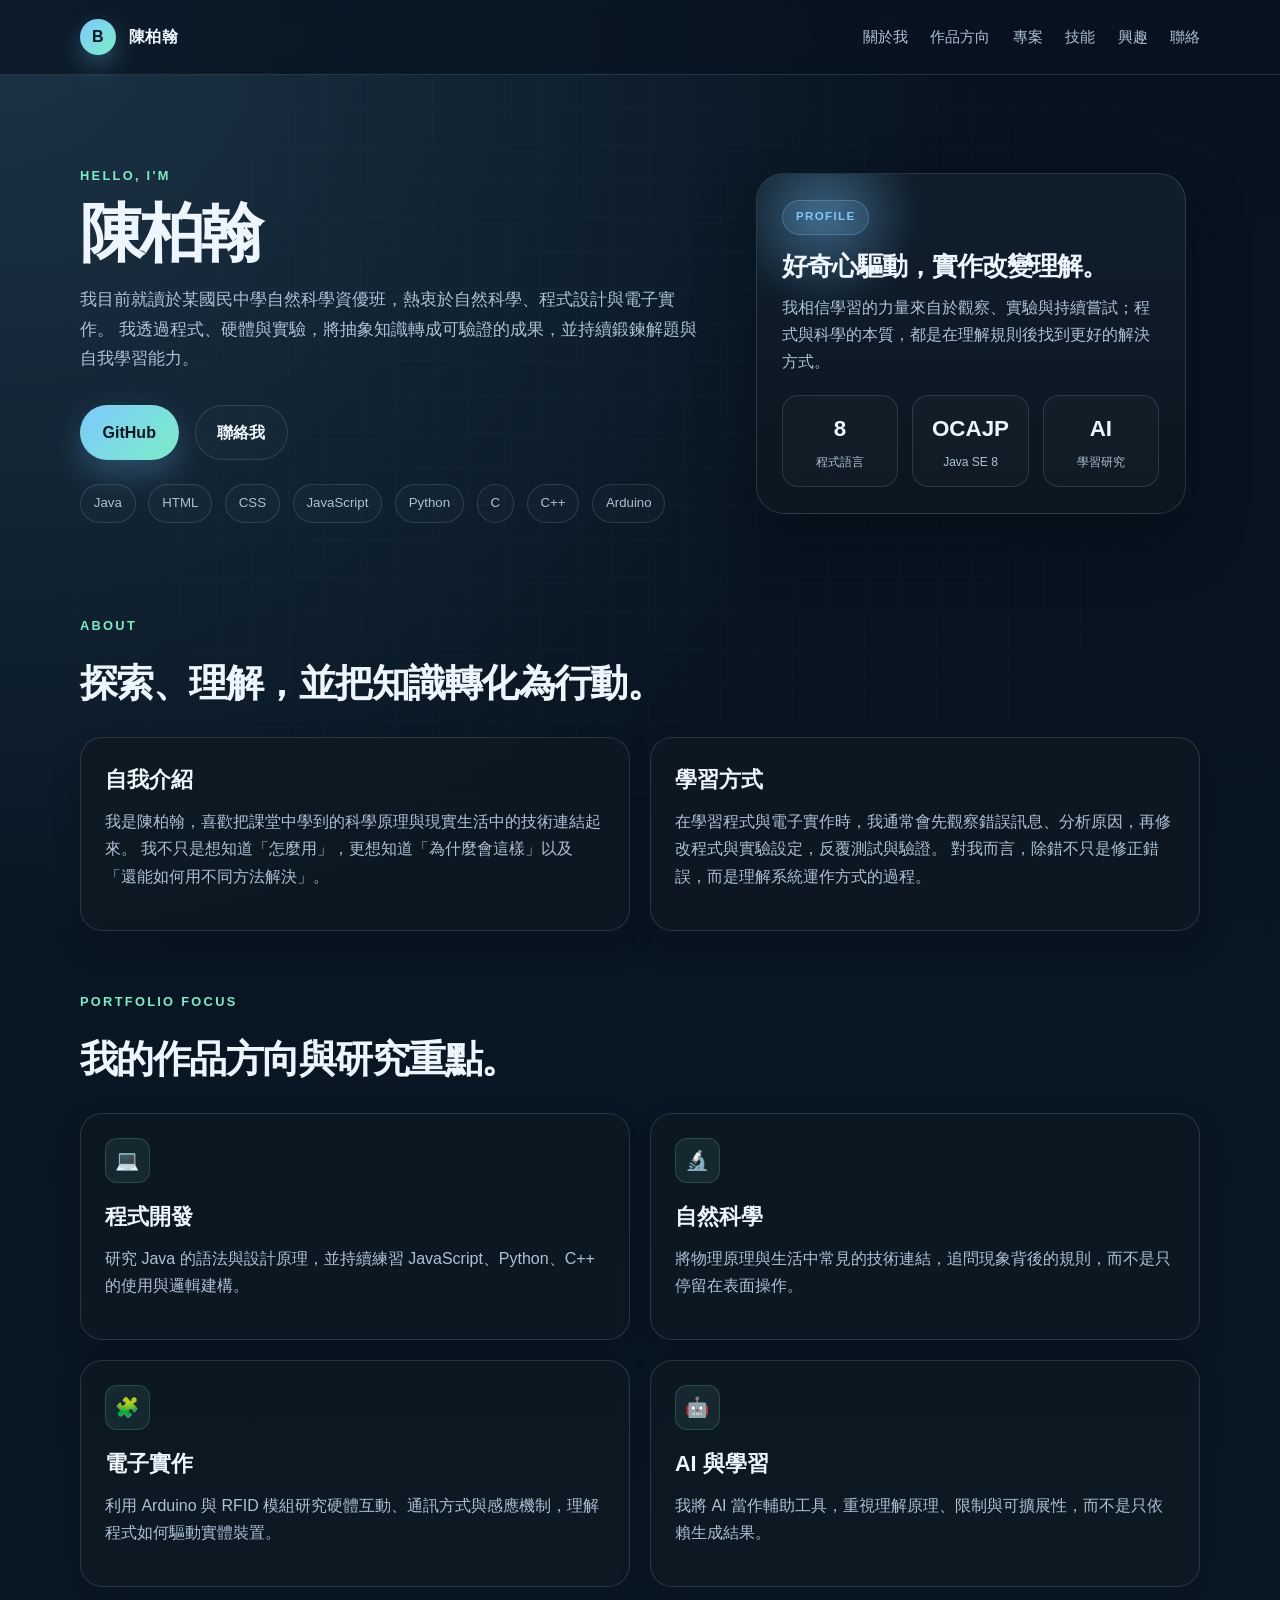
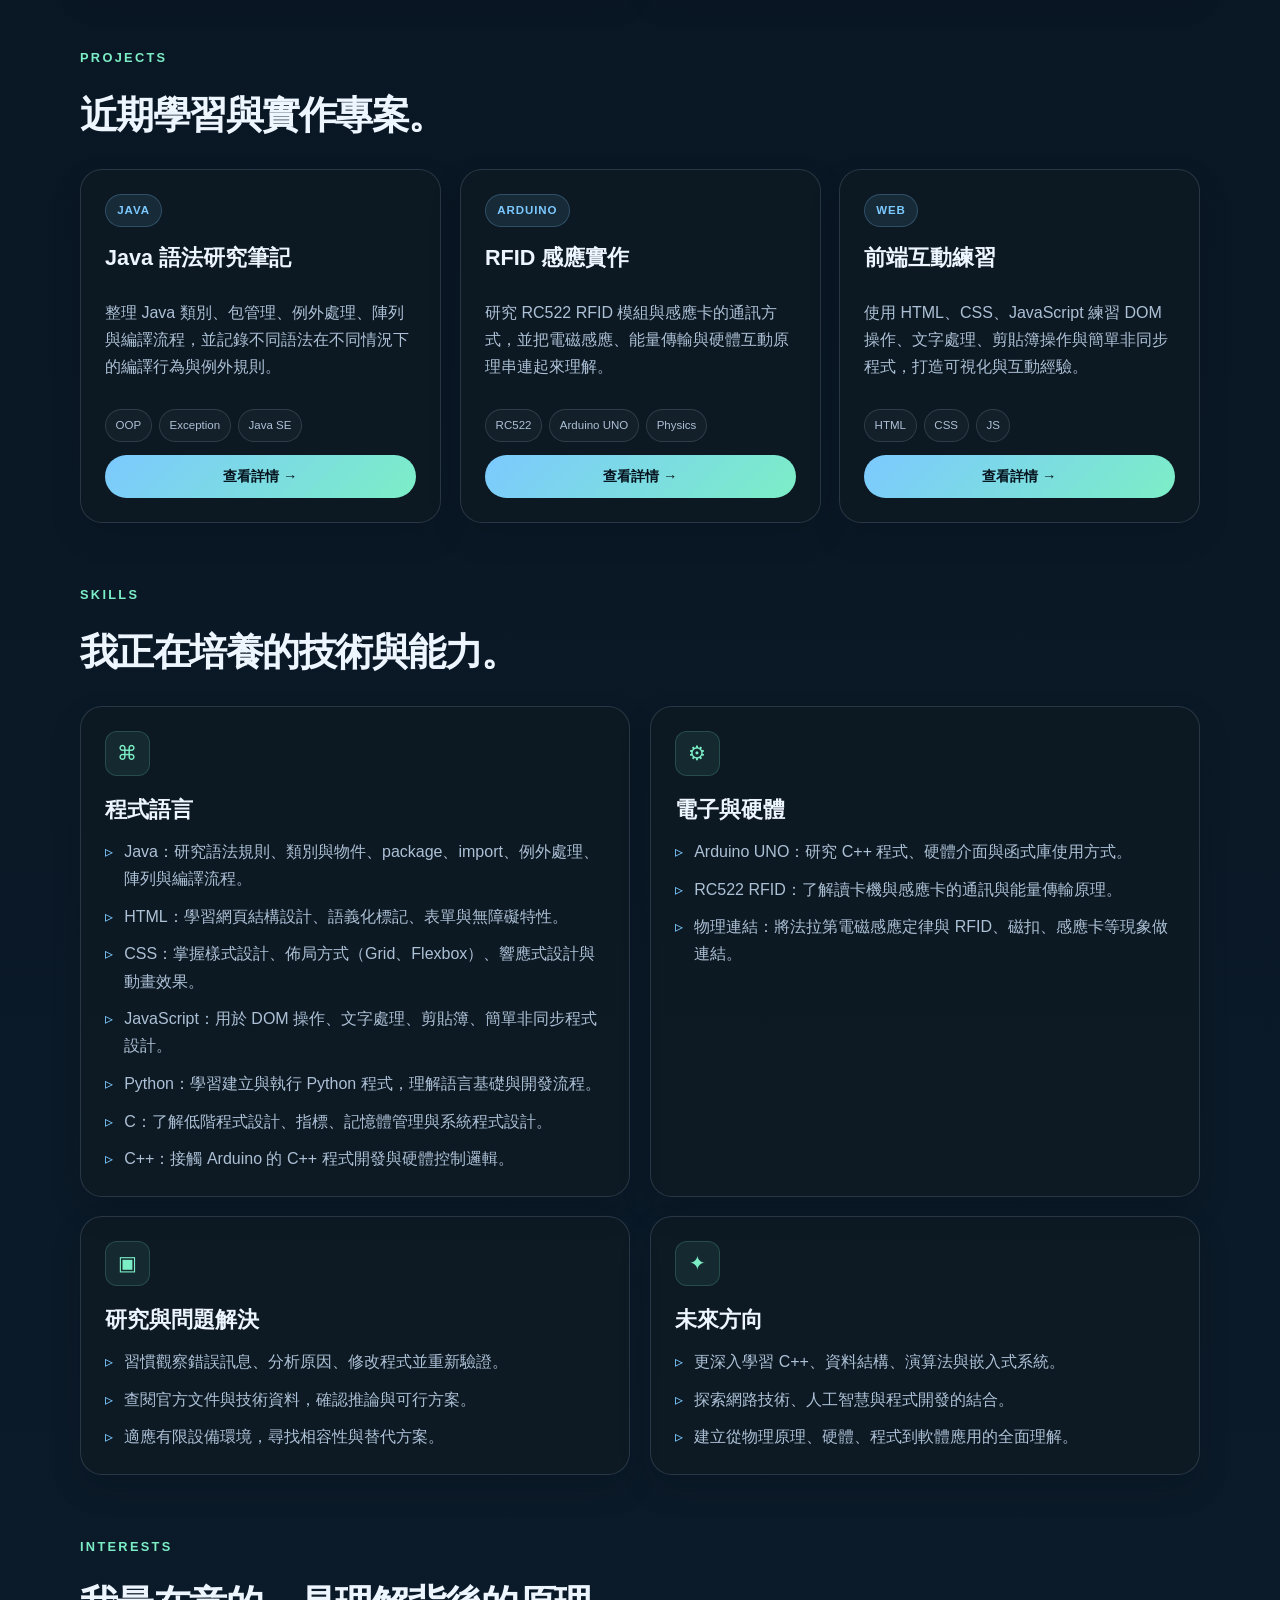
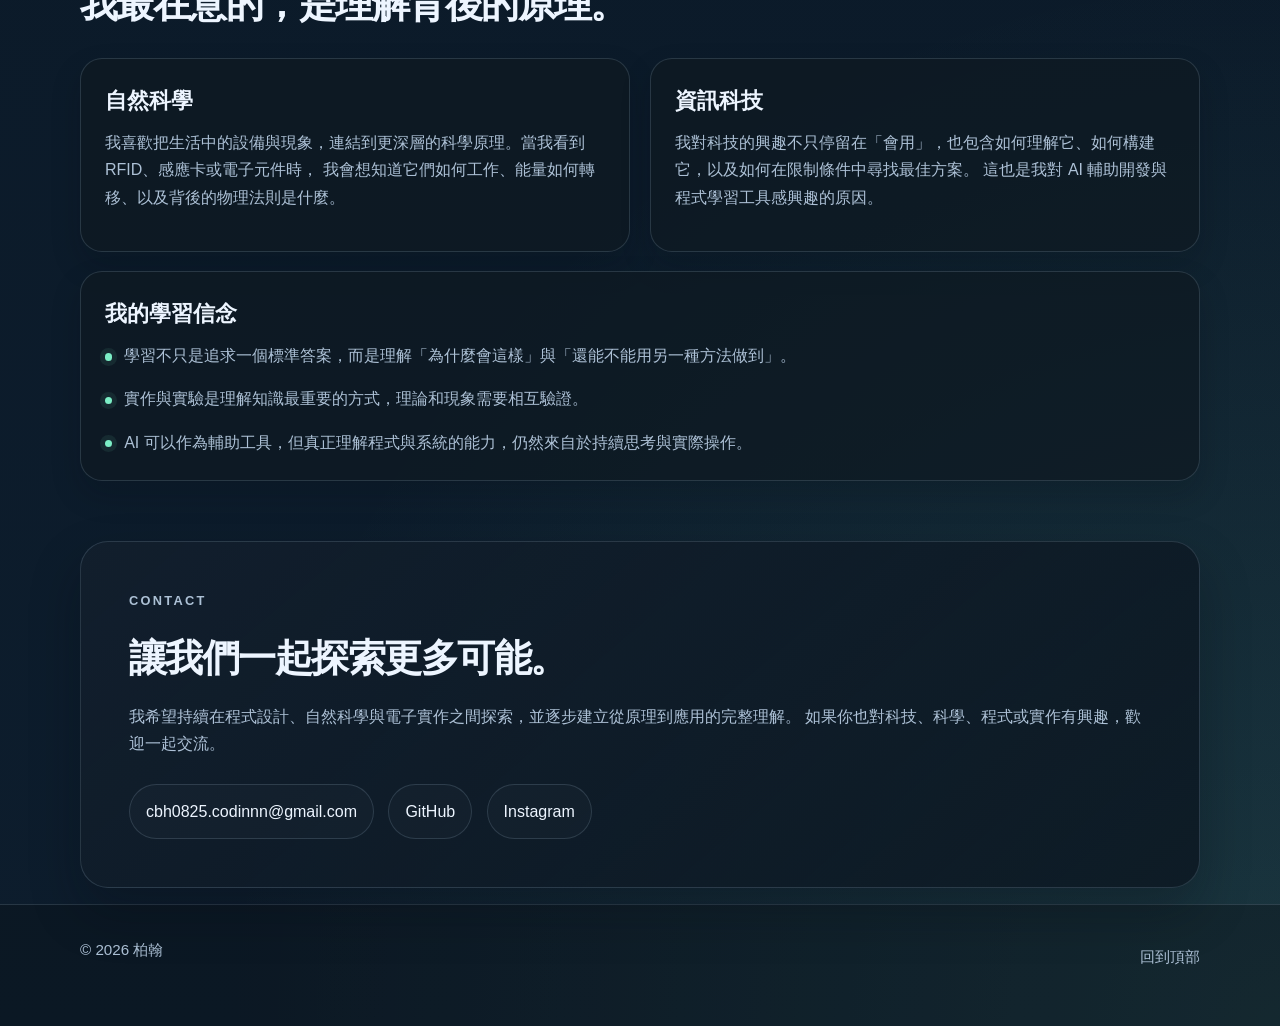
==== commit 3d59e1f2: "add license" ====
--- a/index.html
+++ b/index.html
@@ -41,7 +41,7 @@
                     <p class="eyebrow">Hello, I'm</p>
                     <h1 id="hero-title">陳柏翰</h1>
                     <p class="lead">
-                        我目前就讀於新竹市立光武國民中學自然科學資優班，熱衷於自然科學、程式設計與電子實作。
+                        我目前就讀於某國民中學自然科學資優班，熱衷於自然科學、程式設計與電子實作。
                         我透過程式、硬體與實驗，將抽象知識轉成可驗證的成果，並持續鍛鍊解題與自我學習能力。
                     </p>
 
